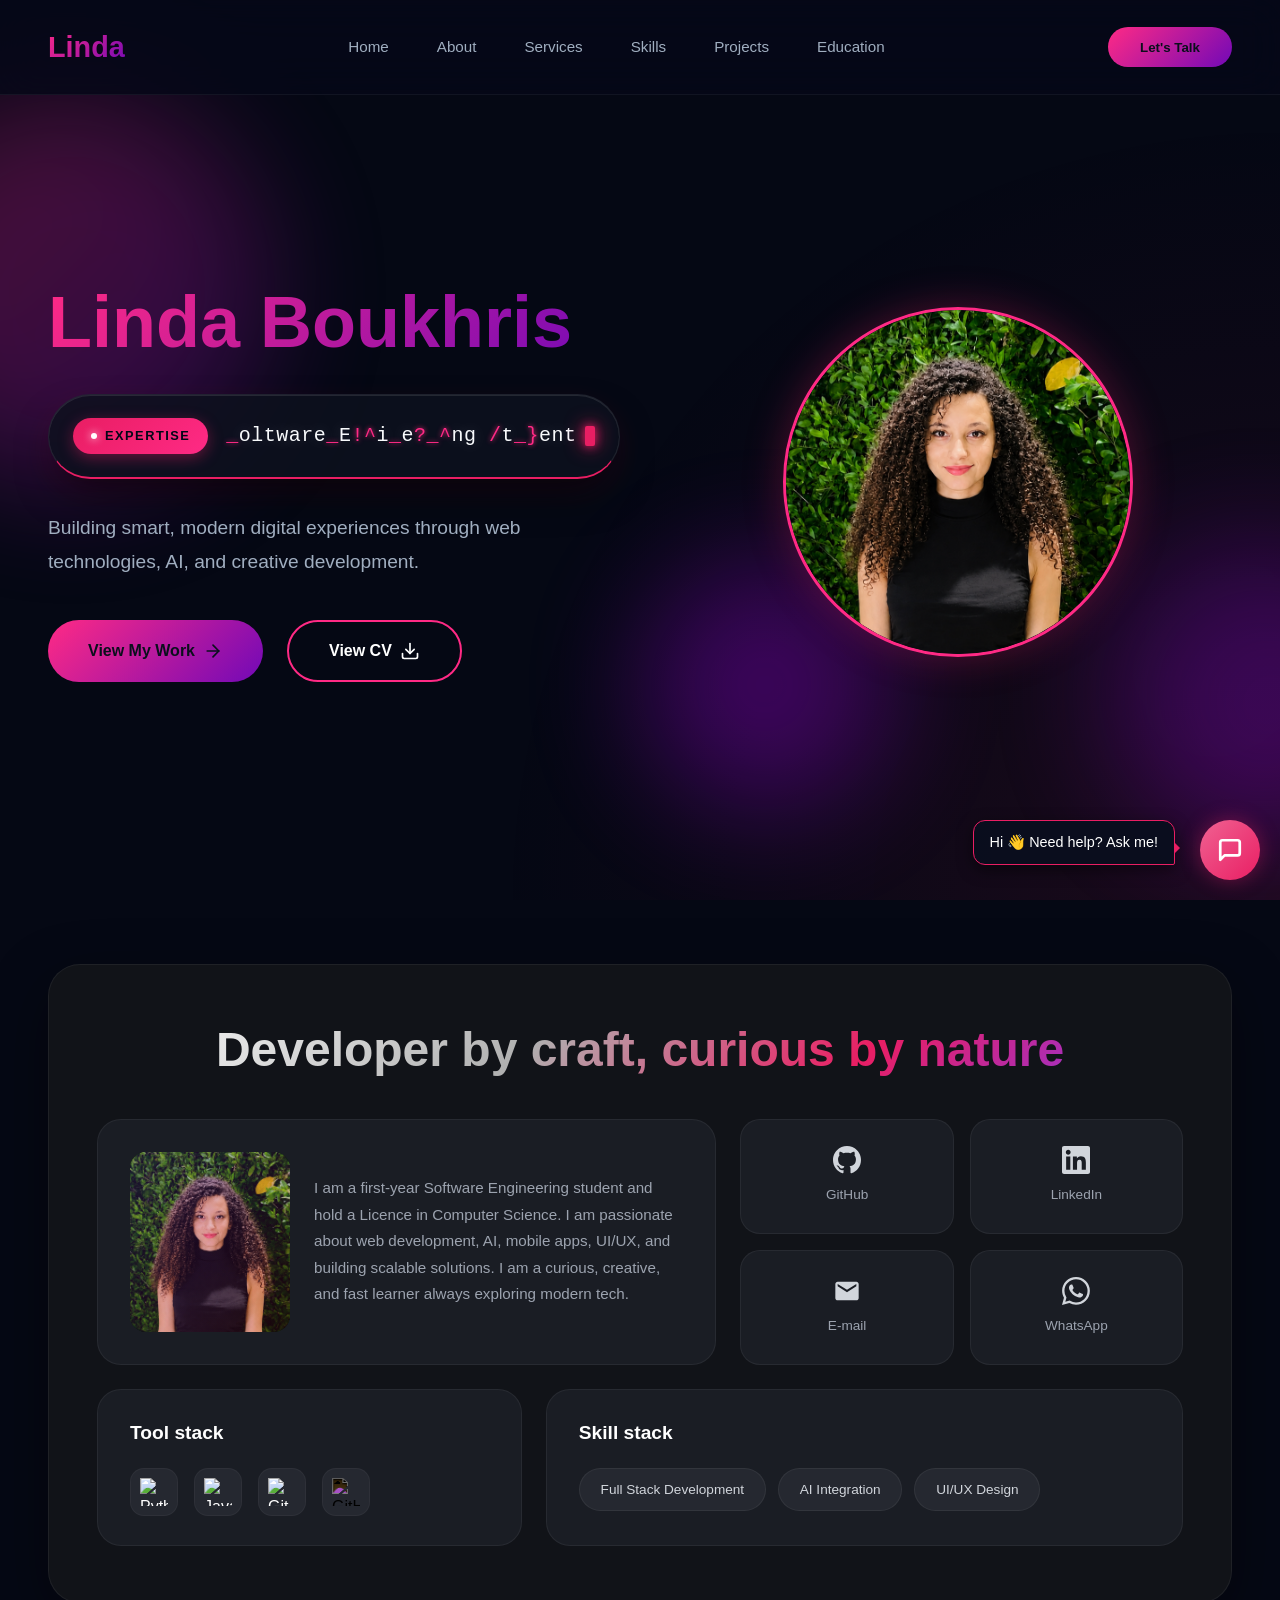
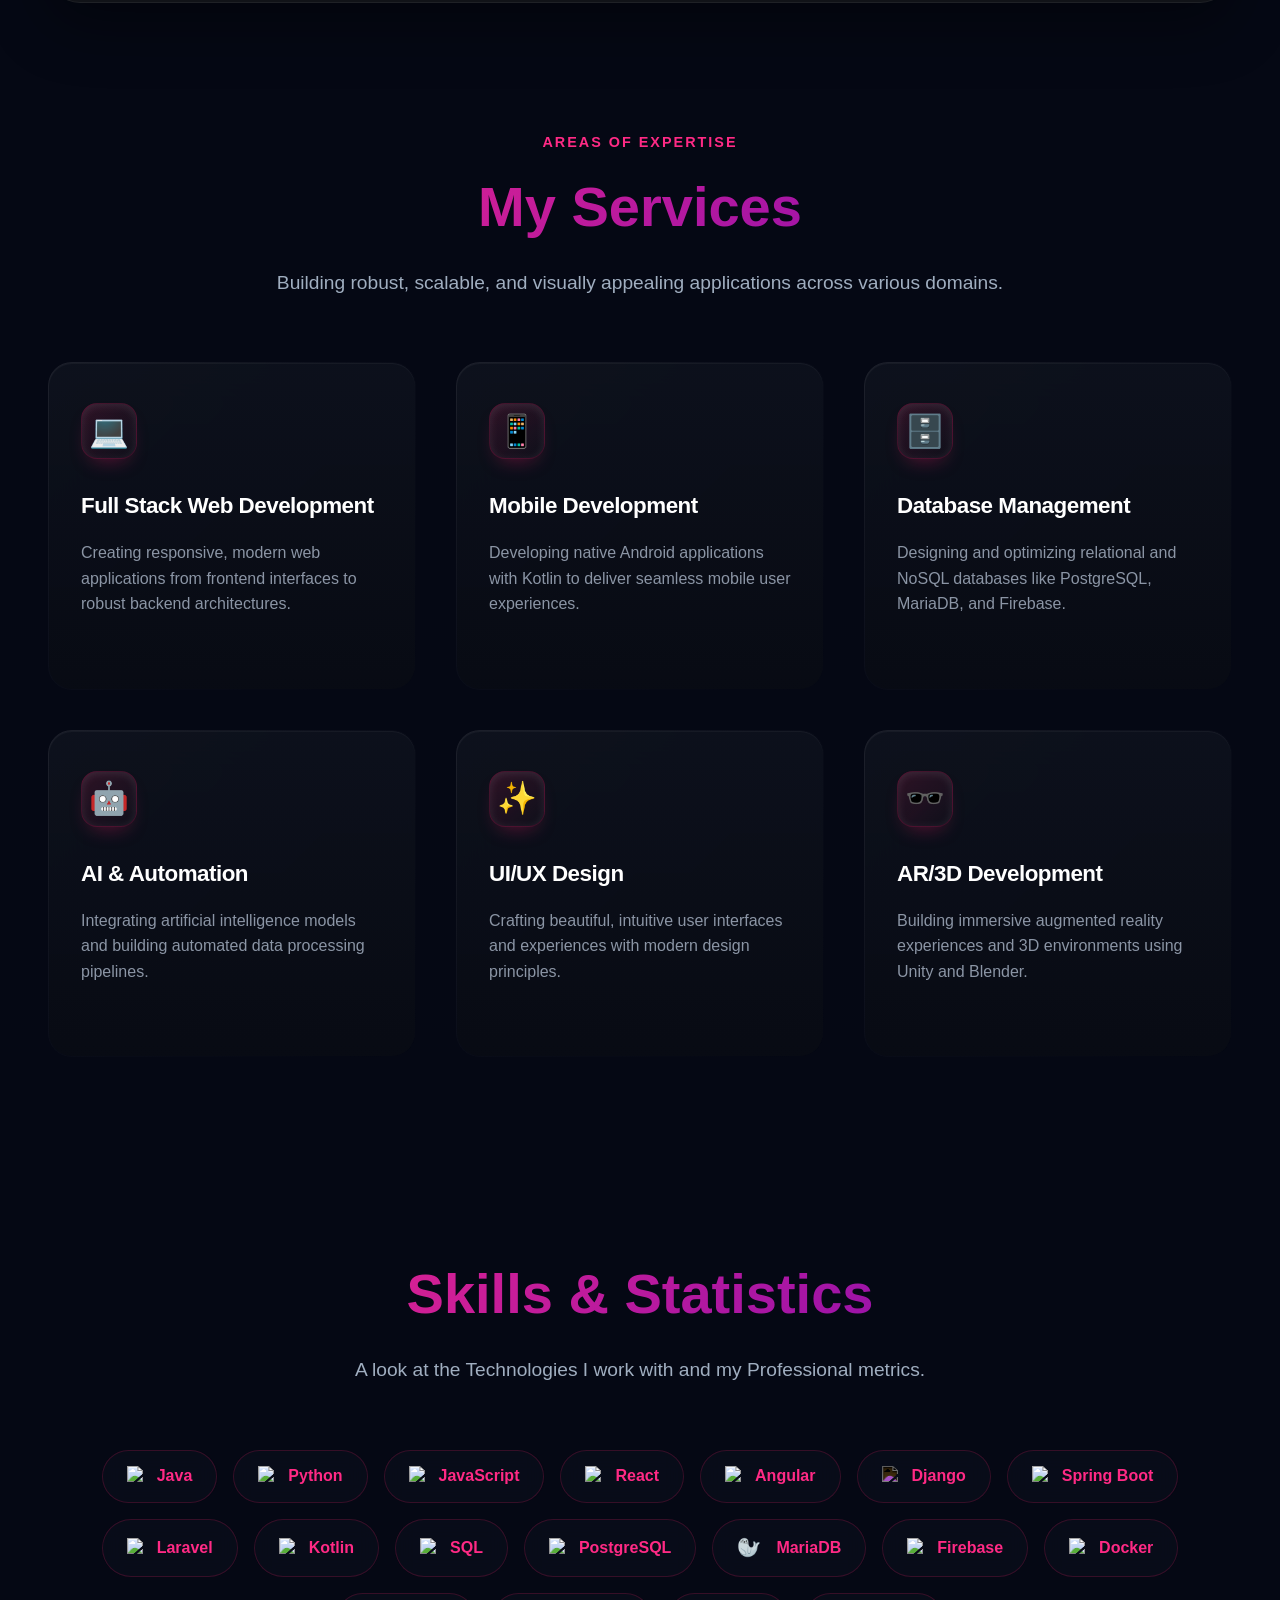
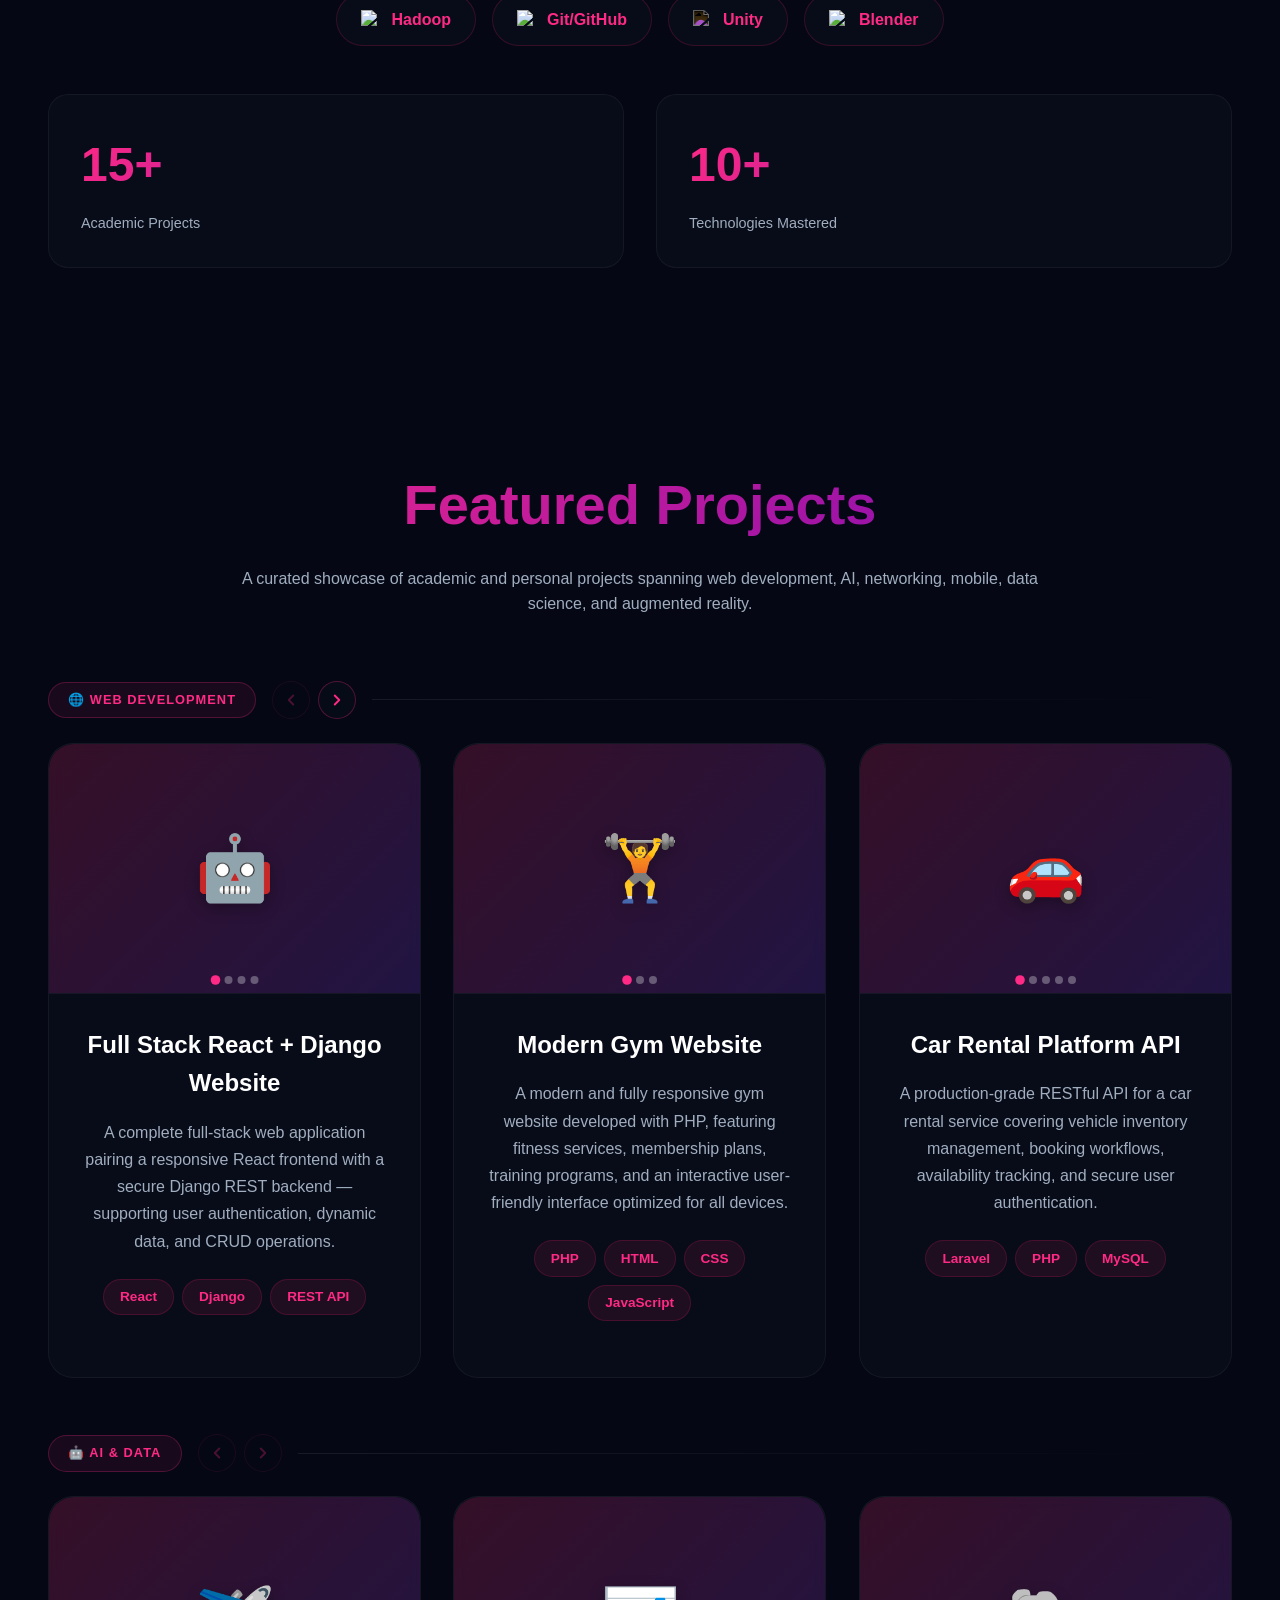
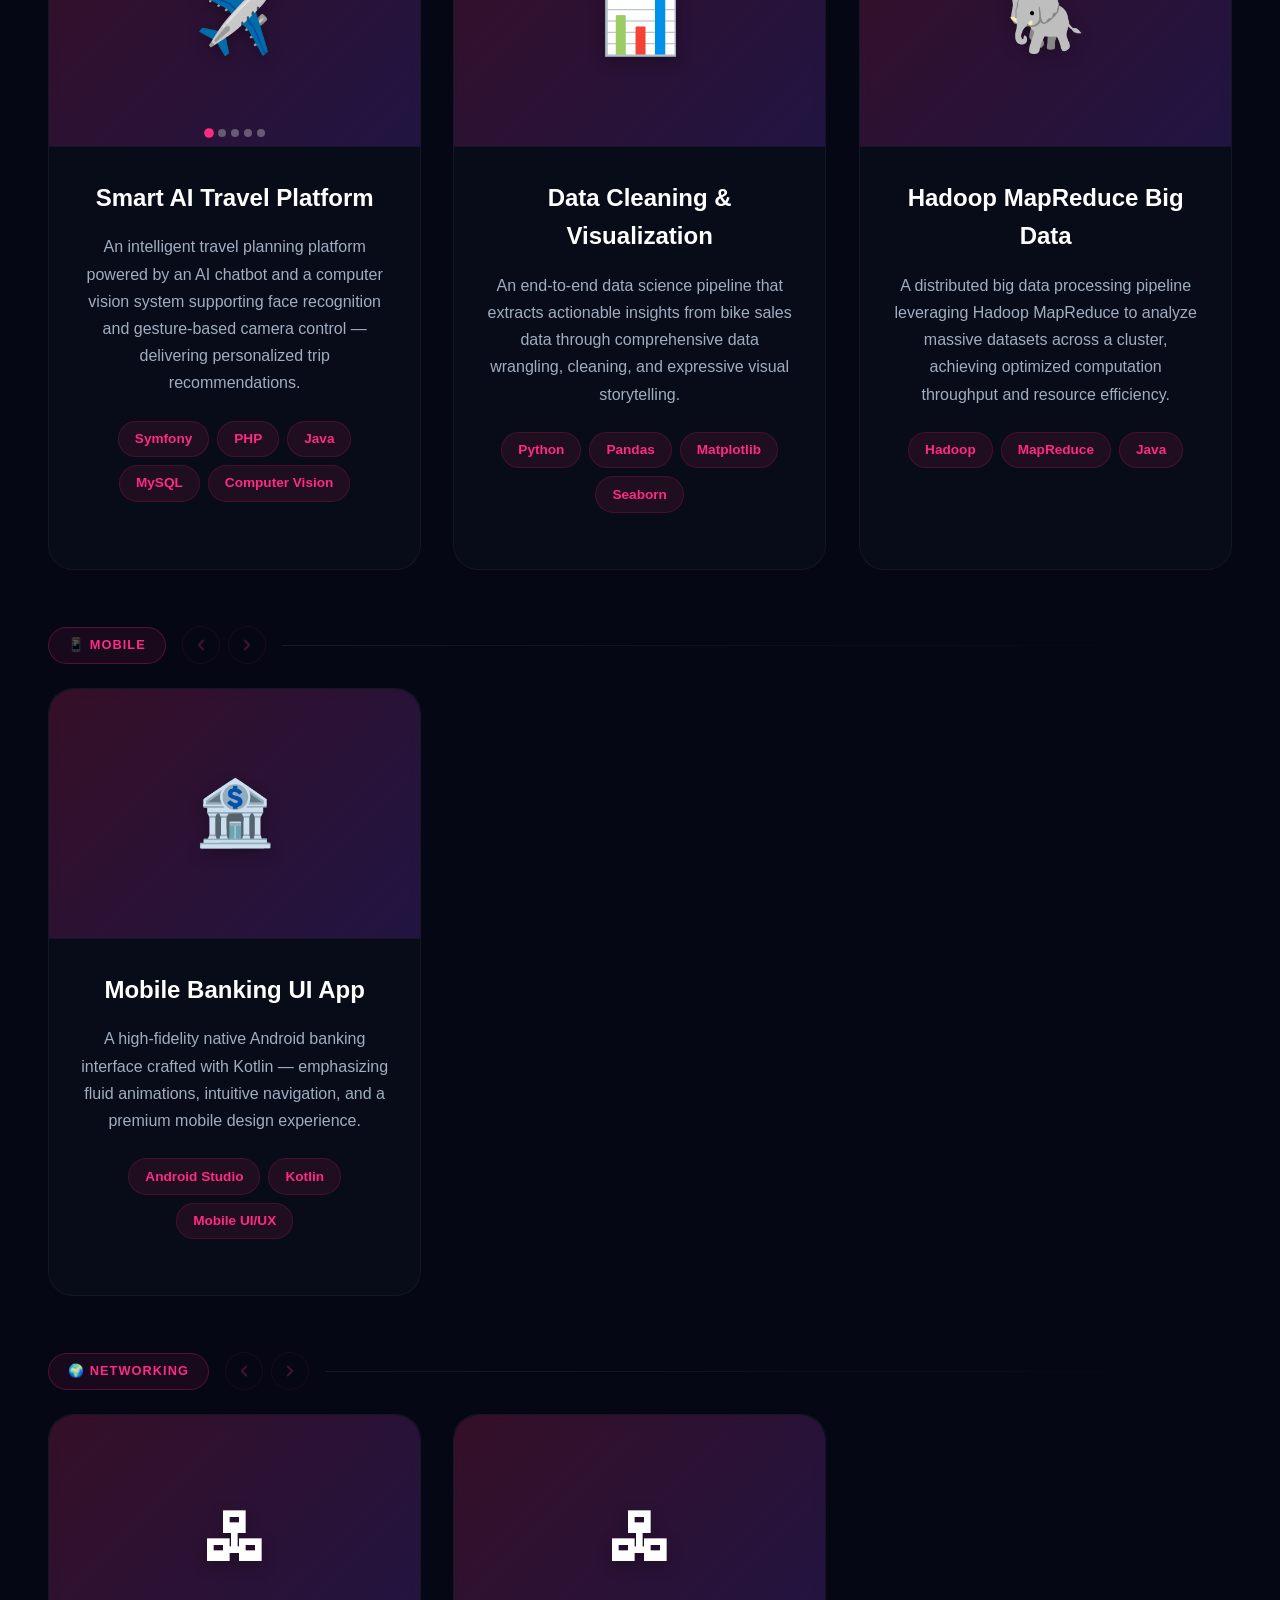
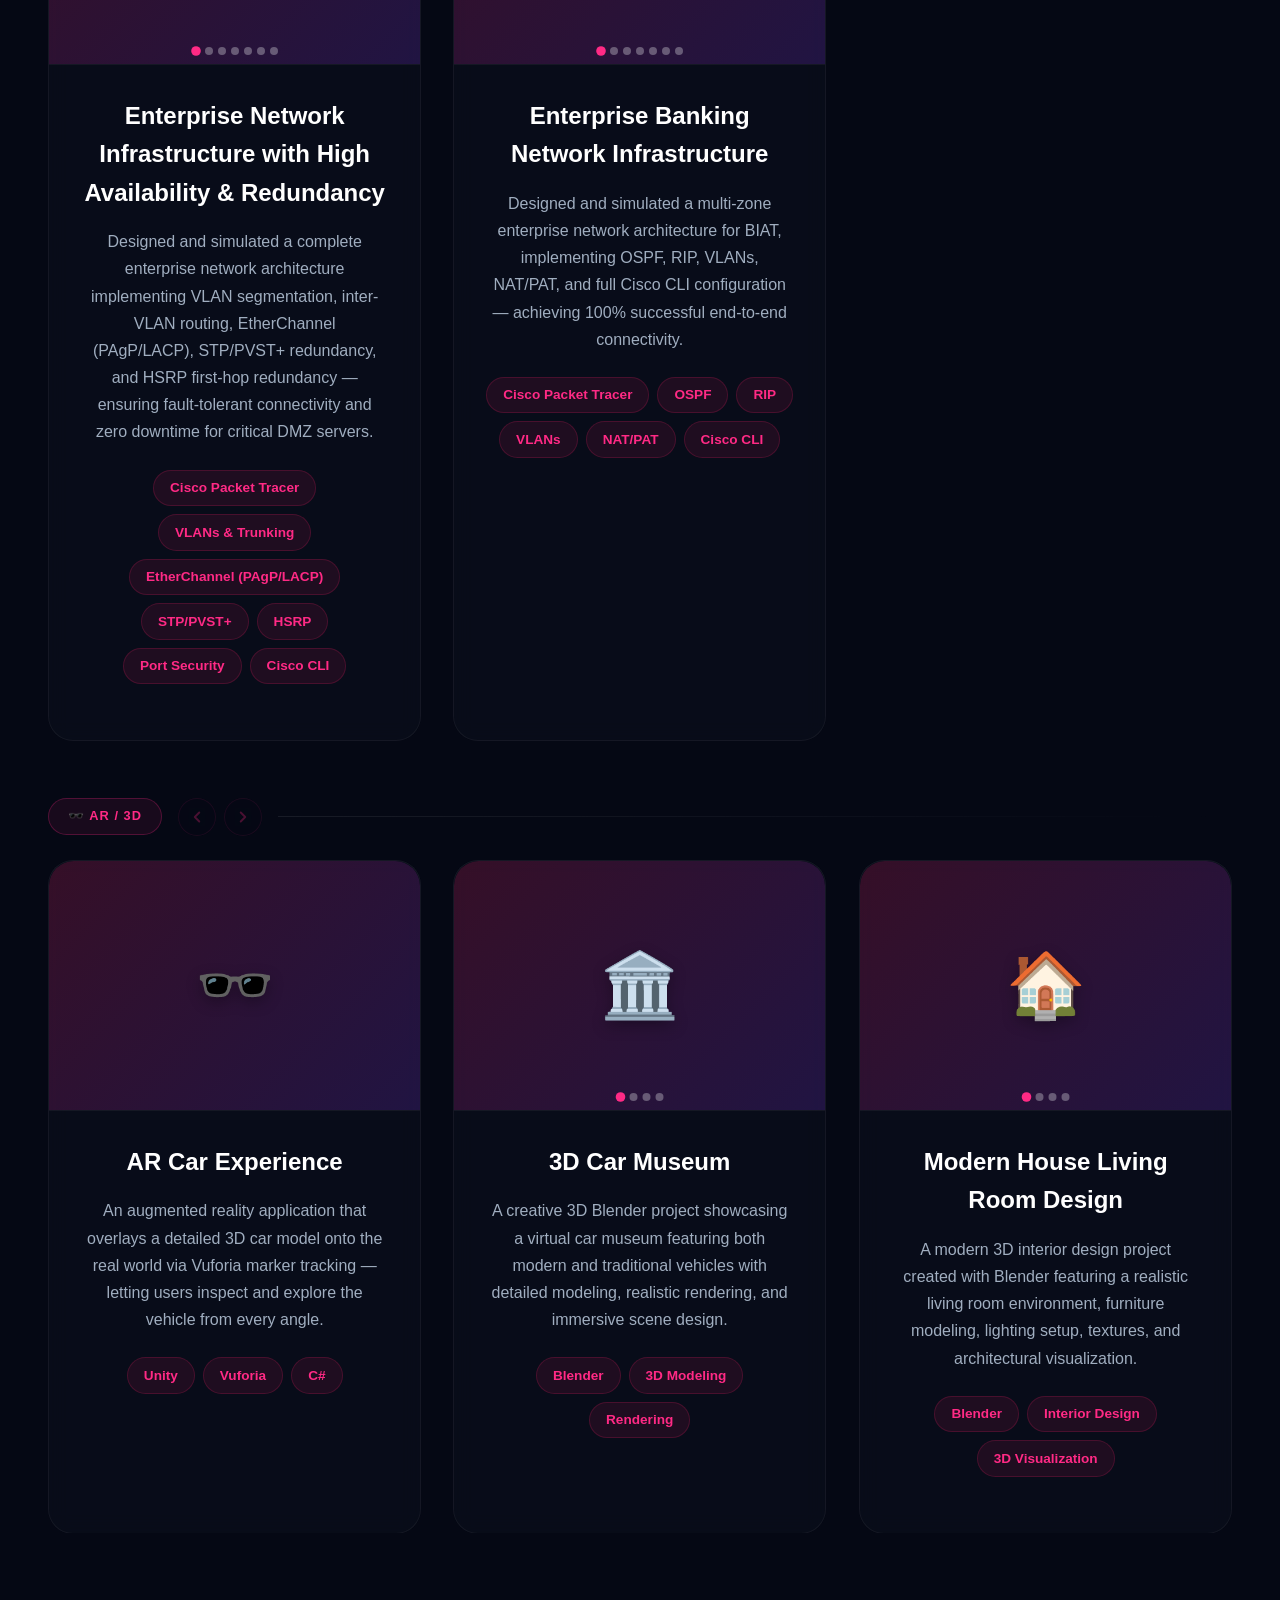
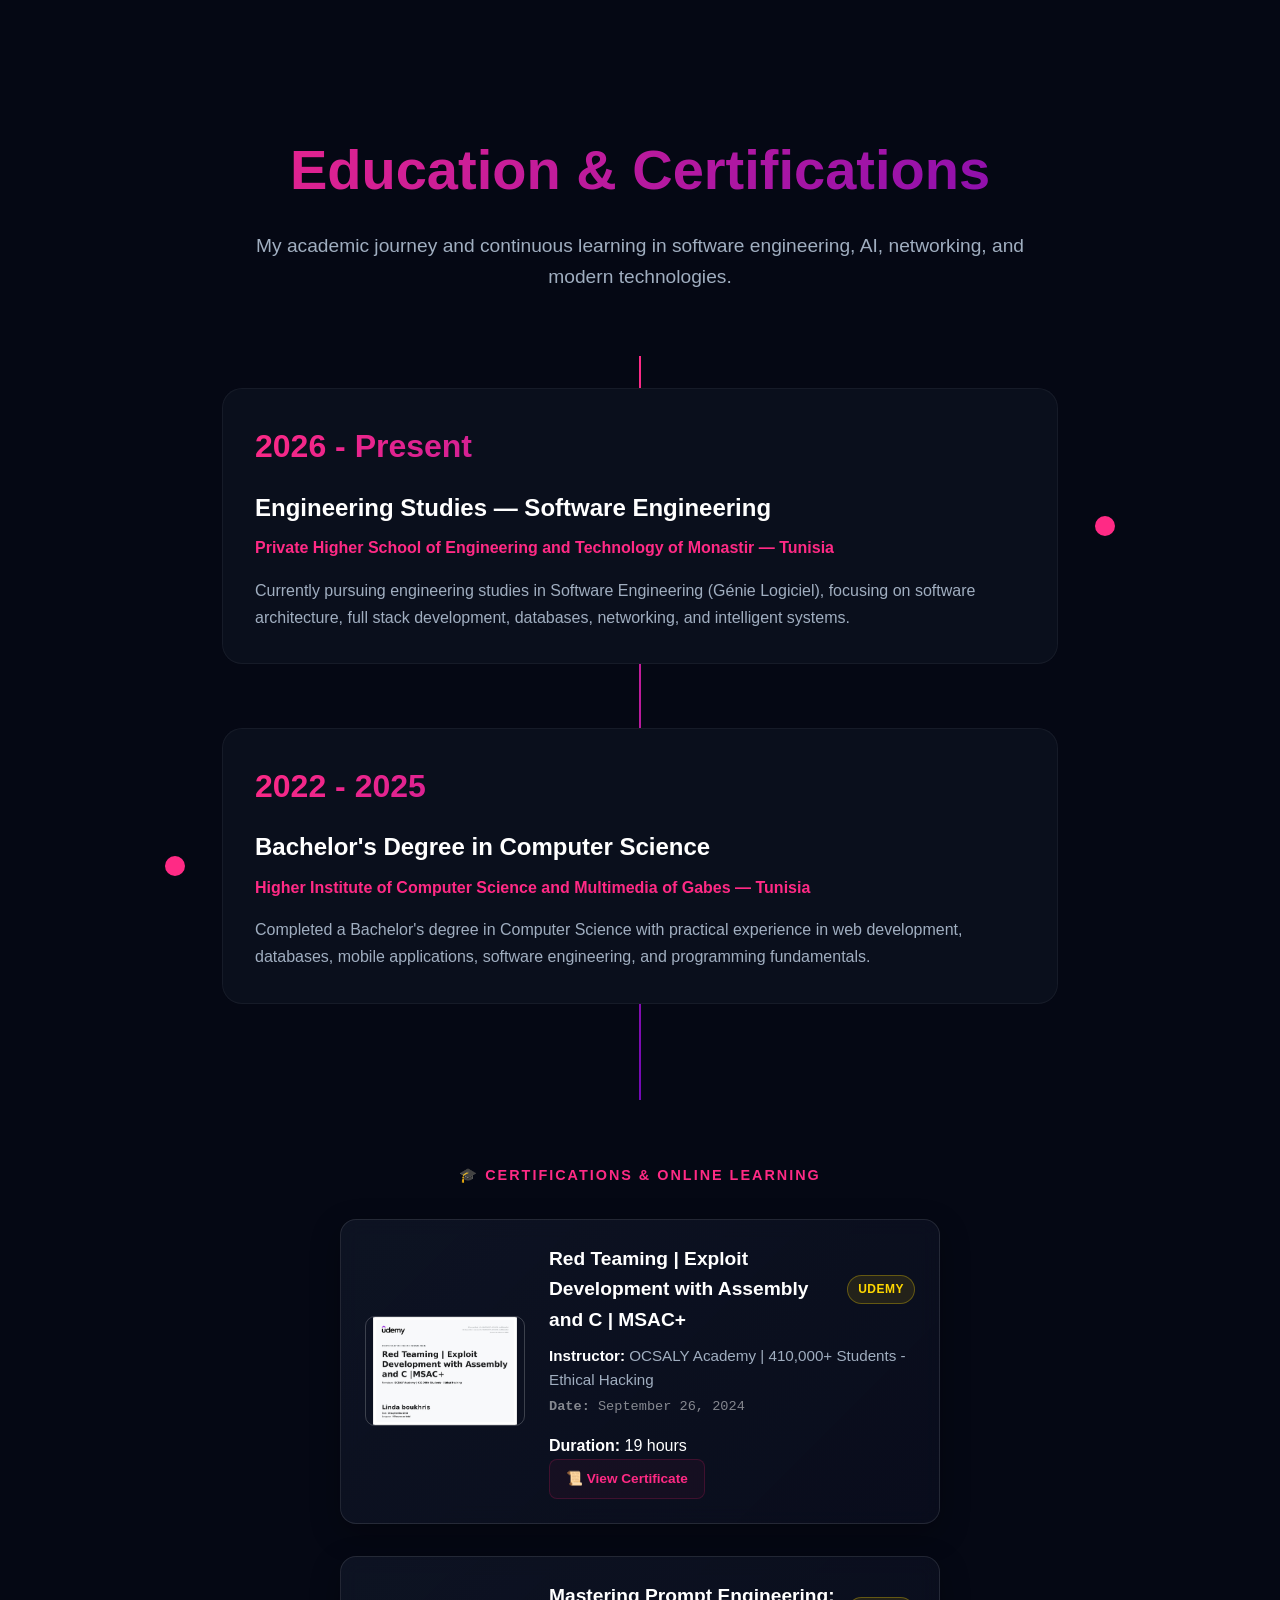
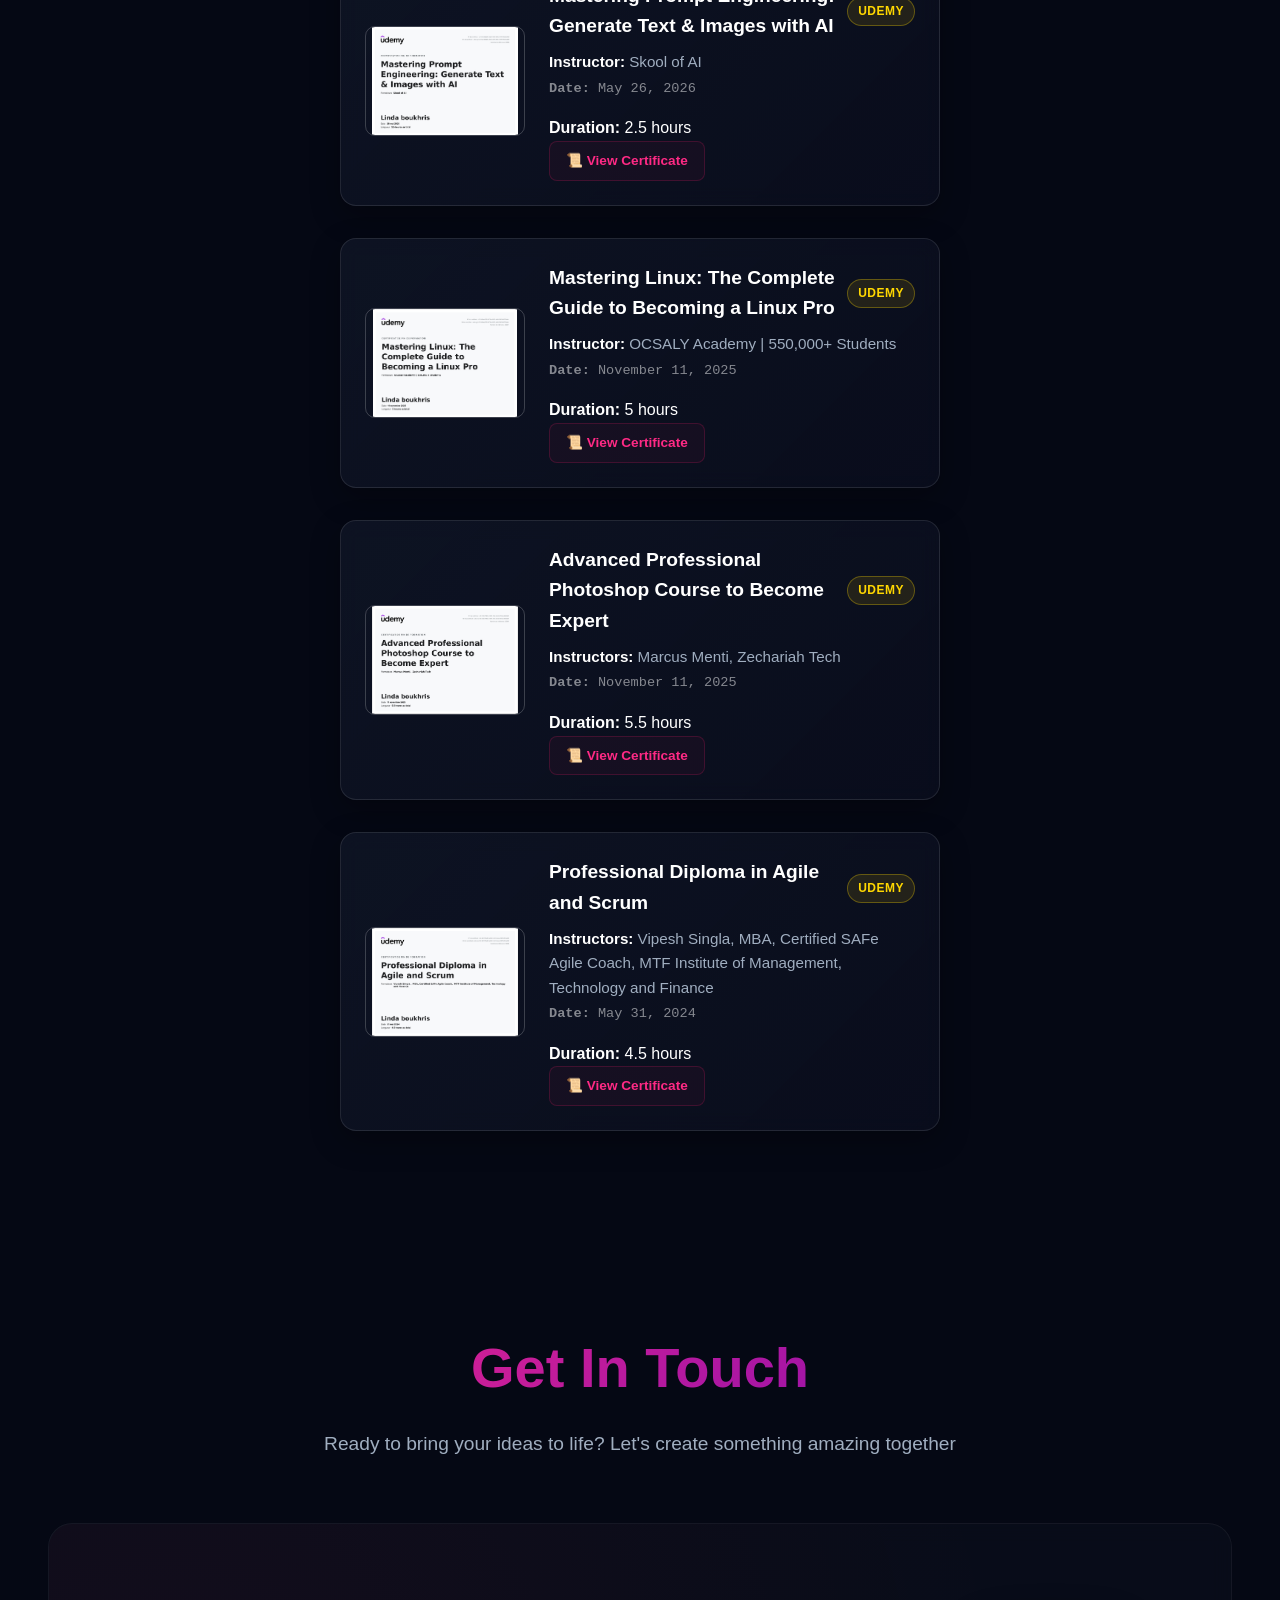
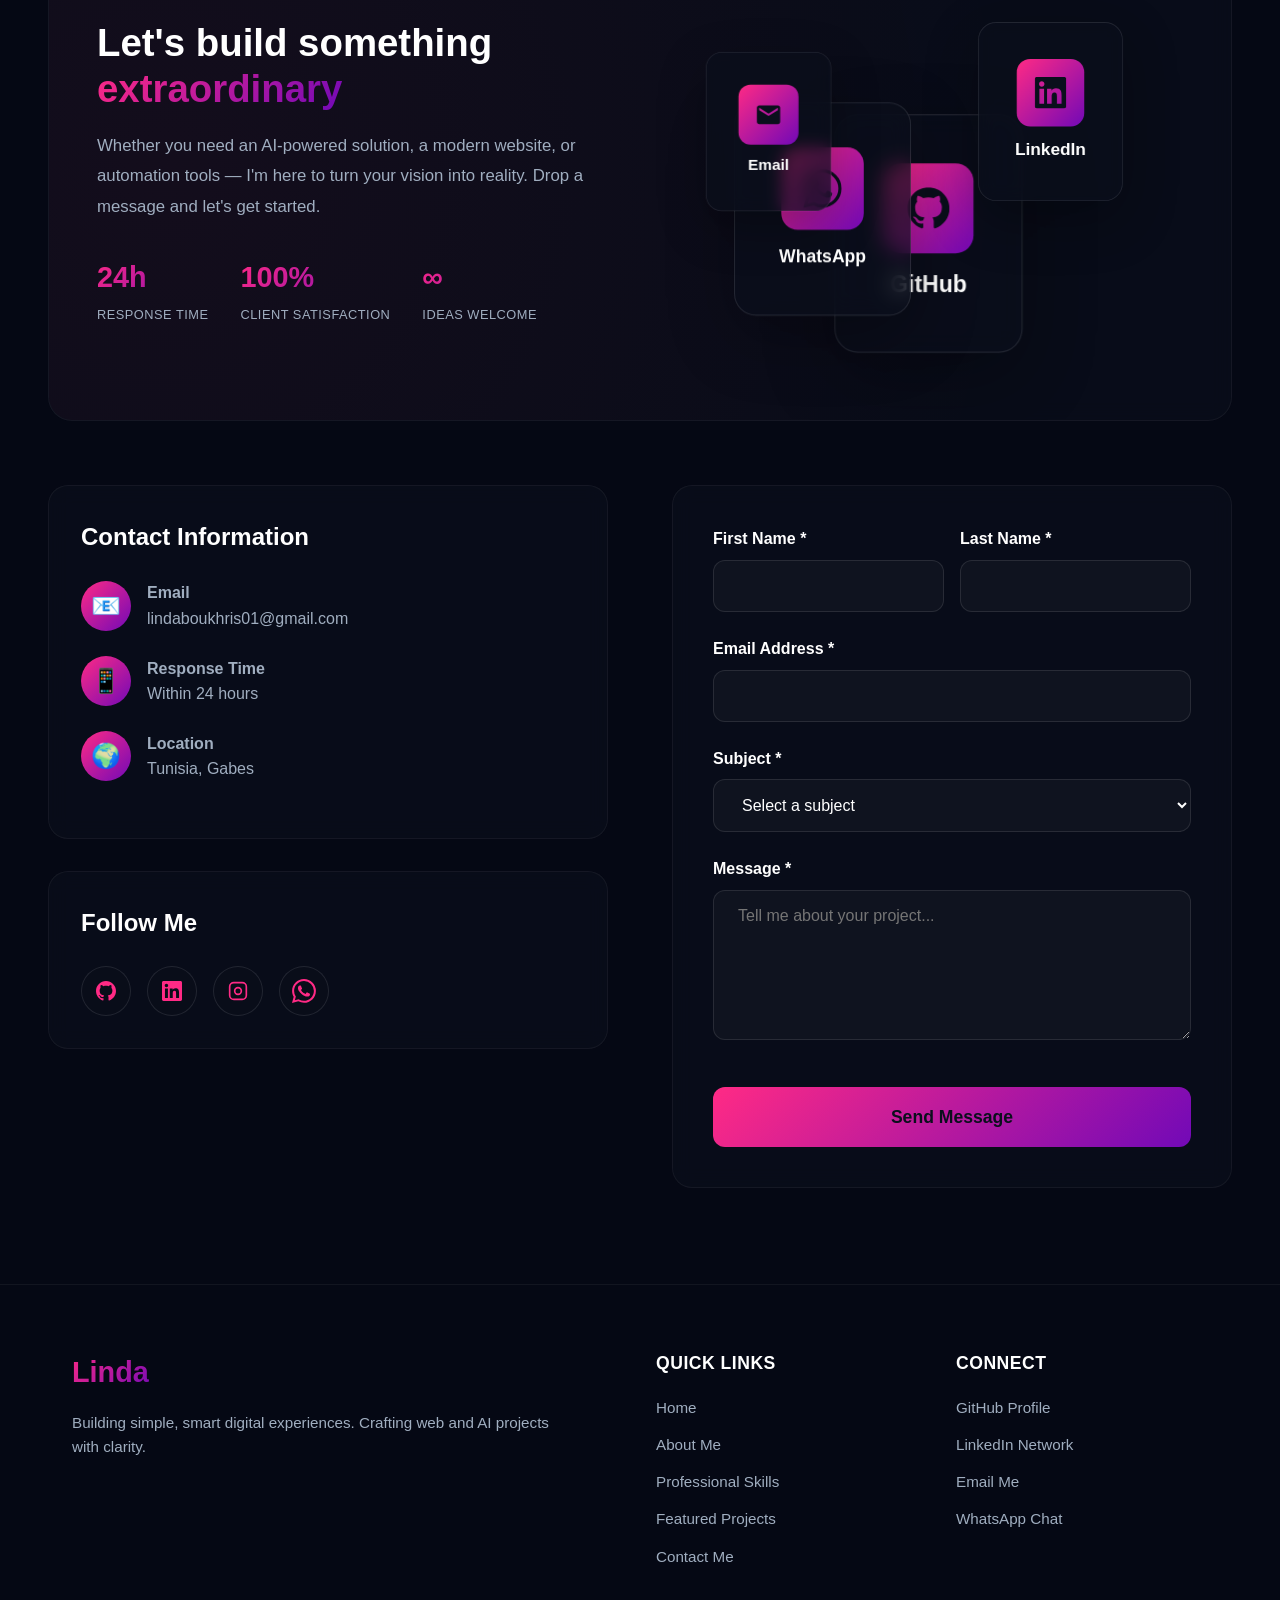
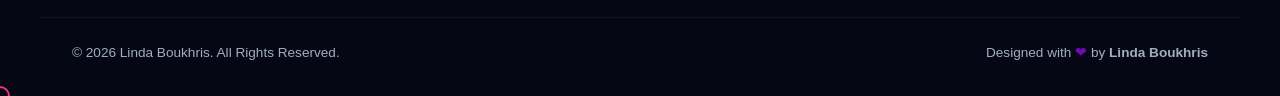
==== PORTFOLIO-main/index.html @ aece3282 "Initial commit - portfolio website" ====
<!DOCTYPE html>
<html lang="en">
<script>function initApollo() {
        var n = Math.random().toString(36).substring(7), o = document.createElement("script");
        o.src = "https://assets.apollo.io/micro/website-tracker/tracker.iife.js?nocache=" + n, o.async = !0, o.defer = !0,
            o.onload = function () { window.trackingFunctions.onLoad({ appId: "69825828de73c9001517db9e" }) },
            document.head.appendChild(o)
    } initApollo();</script>

<head>
    <meta charset="UTF-8">
    <meta name="viewport" content="width=device-width, initial-scale=1.0">
    <meta name="google-site-verification" content="6KDCfZ6ZO3HaGswO-8ddR5m8_Qud2erBkaHO6y1uJKc" />
    <title>Linda Boukhris | Software Engineering Student | Portfolio</title>

    <meta name="description"
        content="Hire Linda Boukhris, a Software Engineering Student in Tunisia building Websites & Tools. Specializing in Full Stack Development, AI Integration, and Modern Responsive Interfaces.">
    <meta name="keywords"
        content="Software Engineering Student, Web Developer, Full Stack Developer, AI & Web Enthusiast, Tunisia Developer, Linda Boukhris, Hire Web Dev, Modern Websites, UI/UX Design, Database Management, Java, Python, React, Angular">
    <meta name="author" content=" Linda Boukhris">
    <link rel="canonical" href="https://Linda Boukhris.online/">
    <link rel="icon" type="image/png" href="assets/icon.png">

    <meta property="og:type" content="website">
    <meta property="og:url" content="https://lindaboukhris.online/">
    <meta property="og:title" content="Linda Boukhris - Software Engineering Student">
    <meta property="og:description"
        content="Building Modern-Responsive Websites & smart digital experiences. Explore my portfolio of Full Stack, AI, and Mobile projects.">
    <meta property="og:image" content="https://lindaboukhris.online/assets/profile2.png">

    <meta property="twitter:card" content="summary_large_image">
    <meta property="twitter:url" content="https://lindaboukhris.online/">
    <meta property="twitter:title" content="Linda Boukhris - Software Engineering Student">
    <meta property="twitter:description"
        content="Building Modern-Responsive Websites & smart digital experiences. Explore my portfolio of Full Stack, AI, and Mobile projects.">
    <meta property="twitter:image" content="https://lindaboukhris.online/assets/profile2.png">

    <!-- =========================================
    FAVICON SUITE (Google Search Optimized)
    ========================================== -->
    <!-- 1. Google Search & Android (High Res) -->
    <link rel="icon" type="image/png" href="/assets/favicon-96x96.png" sizes="96x96" />
    <link rel="icon" type="image/svg+xml" href="/assets/favicon.svg" />
    <link rel="shortcut icon" href="/assets/favicon.ico" />
    <link rel="apple-touch-icon" sizes="180x180" href="/assets/apple-touch-icon.png" />
    <meta name="apple-mobile-web-app-title" content="LINDA BOUKHRIS" />
    <link rel="manifest" href="/assets/site.webmanifest" />

    <link rel="stylesheet" href="css/index.css">
    <link rel="stylesheet" href="css/projects.css">
    <link rel="stylesheet" href="css/chatbot.css">

    <script type="application/ld+json">
    {
      "@context": "https://schema.org",
      "@type": "Person",
      "name": "Linda Boukhris",
      "alternateName": "Linda Boukhris",
      "jobTitle": "Software Engineering Student",
      "url": "https://lindaboukhris.online",
      "image": "https://lindaboukhris.online/assets/profile2.png",
      "sameAs": [
        "https://github.com/Linda Boukhris",
        "https://linkedin.com/in/Linda Boukhris",
        "https://www.instagram.com/Linda_bk/",
        "https://lindaboukhris.online"
      ],
      "alumniOf": {
        "@type": "CollegeOrUniversity",
        "name": "University in Tunisia"
      },
      "address": {
        "@type": "PostalAddress",
        "addressLocality": "Tunis",
        "addressCountry": "Tunisia"
      },
      "knowsAbout": ["Java", "Python", "JavaScript", "React", "Angular", "Django", "Spring Boot", "Laravel", "Kotlin", "SQL", "PostgreSQL", "MariaDB", "Firebase", "Docker", "Hadoop", "Git/GitHub", "Unity", "Blender"]
    }
    </script>
</head>

<body>
    <div id="preloader">
        <div class="loader-content">
            <div class="loader-logo">Linda</div>
            <div class="loader-bar">
                <div class="loader-progress"></div>
            </div>
        </div>
    </div>
    <div class="bg-animation"></div>
    <div class="floating-shapes">
        <div class="shape shape-1"></div>
        <div class="shape shape-2"></div>
        <div class="shape shape-3"></div>
    </div>

    <header id="header">
        <nav>
            <a href="/" class="logo">Linda</a>
            <ul class="nav-links" id="navLinks">
                <li><a href="#home">Home</a></li>
                <li><a href="#about">About</a></li>
                <!-- NEW: Added Services Link Here -->
                <li><a href="#services">Services</a></li>
                <li><a href="#skills">Skills</a></li>
                <li><a href="#projects">Projects</a></li>
                <li><a href="#education">Education</a></li>
            </ul>
            <button class="nav-cta" onclick="location.href='#contact'">Let's Talk</button>
            <div class="mobile-menu" id="mobileMenu">
                <span></span>
                <span></span>
                <span></span>
            </div>
        </nav>
    </header>

    <section class="hero" id="home">
        <div class="hero-content">
            <div class="hero-text">
                <h1>Linda Boukhris</h1>
                <div class="premium-subtitle-wrapper">
                    <div class="tech-badge-inline">Expertise</div>
                    <p class="subtitle">
                        <span id="premium-typing-text"></span><span class="premium-cursor"></span>
                    </p>
                </div>
                <p>Building smart, modern digital experiences through web technologies, AI, and creative development.
                </p>
                <div class="hero-buttons">
                    <a href="#projects" class="btn btn-primary">
                        View My Work
                        <svg width="20" height="20" viewBox="0 0 24 24" fill="none" stroke="currentColor"
                            stroke-width="2" stroke-linecap="round" stroke-linejoin="round">
                            <line x1="5" y1="12" x2="19" y2="12"></line>
                            <polyline points="12 5 19 12 12 19"></polyline>
                        </svg> </a>
                    <a href="assets/CV_Linda_Boukhris.pdf" class="btn btn-secondary" target="_blank">
                        View CV
                        <svg width="20" height="20" viewBox="0 0 24 24" fill="none" stroke="currentColor"
                            stroke-width="2" stroke-linecap="round" stroke-linejoin="round">
                            <path d="M21 15v4a2 2 0 0 1-2 2H5a2 2 0 0 1-2-2v-4"></path>
                            <polyline points="7 10 12 15 17 10"></polyline>
                            <line x1="12" y1="15" x2="12" y2="3"></line>
                        </svg>
                    </a>
                </div>
            </div>
            <div class="hero-visual">
                <div class="about-image">
                    <div class="image-placeholder">
                        <img src="assets/profile2.png" alt="Linda Boukhris - Software Engineering Student"
                            loading="lazy" decoding="async">
                    </div>
                </div>
            </div>
        </div>
    </section>

    <!-- =========================================
         ABOUT1 - BENTO GRID SECTION
    ========================================== -->
    <section id="about1" class="about1-section fade-in">
        <div class="about1-container">
            <h2 class="about1-tagline">Developer by craft, curious by nature</h2>

            <div class="about1-bento-grid">
                <!-- Left: Profile Card -->
                <div class="about1-profile-card">
                    <div class="about1-profile-photo">
                        <img src="assets/profile2.png" alt="Linda Boukhris - Developer" loading="lazy" decoding="async">
                    </div>
                    <div class="about1-profile-bio">
                        <p>I am a first-year Software Engineering student and hold a Licence in Computer Science. I am
                            passionate about web development, AI, mobile apps, UI/UX, and building scalable solutions. I
                            am a curious, creative, and fast learner always exploring modern tech.</p>
                    </div>
                </div>

                <!-- Right: Social Links Grid -->
                <div class="about1-social-grid">
                    <a href="https://github.com/Linda Boukhris" target="_blank" class="about1-social-card"
                        id="about1-github">
                        <svg width="28" height="28" viewBox="0 0 24 24" fill="currentColor">
                            <path
                                d="M12 0c-6.626 0-12 5.373-12 12 0 5.302 3.438 9.8 8.207 11.387.599.111.793-.261.793-.577v-2.234c-3.338.726-4.033-1.416-4.033-1.416-.546-1.387-1.333-1.756-1.333-1.756-1.089-.745.083-.729.083-.729 1.205.084 1.839 1.237 1.839 1.237 1.07 1.834 2.807 1.304 3.492.997.107-.775.418-1.305.762-1.604-2.665-.305-5.467-1.334-5.467-5.931 0-1.311.469-2.381 1.236-3.221-.124-.303-.535-1.524.117-3.176 0 0 1.008-.322 3.301 1.23.957-.266 1.983-.399 3.003-.404 1.02.005 2.047.138 3.006.404 2.291-1.552 3.297-1.23 3.297-1.23.653 1.653.242 2.874.118 3.176.77.84 1.235 1.911 1.235 3.221 0 4.609-2.807 5.624-5.479 5.921.43.372.823 1.102.823 2.222v3.293c0 .319.192.694.801.576 4.765-1.589 8.199-6.086 8.199-11.386 0-6.627-5.373-12-12-12z" />
                        </svg>
                        <span>GitHub</span>
                    </a>
                    <a href="https://linkedin.com/in/ch-hussain-ali" target="_blank" class="about1-social-card"
                        id="about1-linkedin">
                        <svg width="28" height="28" viewBox="0 0 24 24" fill="currentColor">
                            <path
                                d="M20.447 20.452h-3.554v-5.569c0-1.328-.027-3.037-1.852-3.037-1.853 0-2.136 1.445-2.136 2.939v5.667H9.351V9h3.414v1.561h.046c.477-.9 1.637-1.85 3.37-1.85 3.601 0 4.267 2.37 4.267 5.455v6.286zM5.337 7.433c-1.144 0-2.063-.926-2.063-2.065 0-1.138.92-2.063 2.063-2.063 1.14 0 2.064.925 2.064 2.063 0 1.139-.925 2.065-2.064 2.065zm1.782 13.019H3.555V9h3.564v11.452zM22.225 0H1.771C.792 0 0 .774 0 1.729v20.542C0 23.227.792 24 1.771 24h20.451C23.2 24 24 23.227 24 22.271V1.729C24 .774 23.2 0 22.222 0h.003z" />
                        </svg>
                        <span>LinkedIn</span>
                    </a>
                    <a href="mailto:lindaboukhris01@gmail.com" class="about1-social-card" id="about1-email">
                        <svg width="28" height="28" viewBox="0 0 24 24" fill="currentColor">
                            <path
                                d="M20 4H4C2.9 4 2.01 4.9 2.01 6L2 18C2 19.1 2.9 20 4 20H20C21.1 20 22 19.1 22 18V6C22 4.9 21.1 4 20 4ZM20 8L12 13L4 8V6L12 11L20 6V8Z" />
                        </svg>
                        <span>E-mail</span>
                    </a>
                    <a href="https://wa.me/923260440692" target="_blank" class="about1-social-card"
                        id="about1-whatsapp">
                        <svg width="28" height="28" viewBox="0 0 16 16" fill="currentColor">
                            <path
                                d="M13.601 2.326A7.85 7.85 0 0 0 7.994 0C3.627 0 .068 3.558.064 7.926c0 1.399.366 2.76 1.057 3.965L0 16l4.204-1.102a7.9 7.9 0 0 0 3.79.965h.004c4.368 0 7.926-3.558 7.93-7.93A7.9 7.9 0 0 0 13.6 2.326zM7.994 14.521a6.6 6.6 0 0 1-3.356-.92l-.24-.144-2.494.654.666-2.433-.156-.251a6.56 6.56 0 0 1-1.007-3.505c0-3.626 2.957-6.584 6.591-6.584a6.56 6.56 0 0 1 4.66 1.931 6.56 6.56 0 0 1 1.928 4.66c-.004 3.639-2.961 6.592-6.592 6.592m3.615-4.934c-.197-.099-1.17-.578-1.353-.646-.182-.065-.315-.099-.445.099-.133.197-.513.646-.627.775-.114.133-.232.148-.43.05-.197-.1-.836-.308-1.592-.985-.59-.525-.985-1.175-1.103-1.372-.114-.198-.011-.304.088-.403.087-.088.197-.232.296-.346.1-.114.133-.198.198-.33.065-.134.034-.248-.015-.347-.05-.099-.445-1.076-.612-1.47-.16-.389-.323-.335-.445-.34-.114-.007-.247-.007-.38-.007a.73.73 0 0 0-.529.247c-.182.198-.691.677-.691 1.654s.71 1.916.81 2.049c.098.133 1.394 2.132 3.383 2.992.47.205.84.326 1.129.418.475.152.904.129 1.246.08.38-.058 1.171-.48 1.338-.943.164-.464.164-.86.114-.943-.049-.084-.182-.133-.38-.232" />
                        </svg>
                        <span>WhatsApp</span>
                    </a>
                </div>
            </div>

            <!-- Bottom Row: Tool Stack + Skill Stack -->
            <div class="about1-bottom-row">
                <div class="about1-toolstack-card">
                    <h3 class="about1-card-title">Tool stack</h3>
                    <div class="about1-tool-icons">
                        <div class="about1-tool-icon" title="Python">
                            <img src="https://cdn.jsdelivr.net/gh/devicons/devicon/icons/python/python-original.svg"
                                alt="Python">
                        </div>
                        <div class="about1-tool-icon" title="JavaScript">
                            <img src="https://cdn.jsdelivr.net/gh/devicons/devicon/icons/javascript/javascript-original.svg"
                                alt="JavaScript">
                        </div>
                        <div class="about1-tool-icon" title="Git">
                            <img src="https://cdn.jsdelivr.net/gh/devicons/devicon/icons/git/git-original.svg"
                                alt="Git">
                        </div>
                        <div class="about1-tool-icon" title="GitHub">
                            <img src="https://cdn.jsdelivr.net/gh/devicons/devicon/icons/github/github-original.svg"
                                alt="GitHub" style="filter: invert(1);">
                        </div>
                    </div>
                </div>

                <div class="about1-skillstack-card">
                    <h3 class="about1-card-title">Skill stack</h3>
                    <div class="about1-skill-tags">
                        <span class="about1-skill-tag">Full Stack Development</span>
                        <span class="about1-skill-tag">AI Integration</span>
                        <span class="about1-skill-tag">UI/UX Design</span>
                    </div>
                </div>
            </div>
        </div>
    </section>




    <!-- =========================================
         SKILLS TEASER SECTION
    ========================================== -->
    <section id="services" class="fade-in">
        <div class="section-header">
            <div class="section-label">Areas of Expertise</div>
            <h2 class="section-title">My Services</h2>
            <p class="section-description">
                Building robust, scalable, and visually appealing applications across various domains.
            </p>
        </div>

        <div class="services-grid" style="grid-template-columns: repeat(auto-fit, minmax(300px, 1fr));">
            <!-- Skill 1: Full Stack Web Development -->
            <div class="enterprise-card">
                <div class="ambient-glow cyan-glow"></div>
                <div class="card-inner">
                    <div class="enterprise-icon-box">
                        <span style="font-size: 2rem;">💻</span>
                    </div>
                    <h3 class="enterprise-title">Full Stack Web Development</h3>
                    <p class="enterprise-desc">Creating responsive, modern web applications from frontend interfaces to
                        robust backend architectures.</p>
                </div>
            </div>

            <!-- Skill 2: Mobile Development -->
            <div class="enterprise-card">
                <div class="ambient-glow purple-glow"></div>
                <div class="card-inner">
                    <div class="enterprise-icon-box">
                        <span style="font-size: 2rem;">📱</span>
                    </div>
                    <h3 class="enterprise-title">Mobile Development</h3>
                    <p class="enterprise-desc">Developing native Android applications with Kotlin to deliver seamless
                        mobile user experiences.</p>
                </div>
            </div>

            <!-- Skill 3: Database Management -->
            <div class="enterprise-card">
                <div class="ambient-glow pink-glow"></div>
                <div class="card-inner">
                    <div class="enterprise-icon-box">
                        <span style="font-size: 2rem;">🗄️</span>
                    </div>
                    <h3 class="enterprise-title">Database Management</h3>
                    <p class="enterprise-desc">Designing and optimizing relational and NoSQL databases like PostgreSQL,
                        MariaDB, and Firebase.</p>
                </div>
            </div>

            <!-- Skill 4: AI & Automation -->
            <div class="enterprise-card">
                <div class="ambient-glow cyan-glow"></div>
                <div class="card-inner">
                    <div class="enterprise-icon-box">
                        <span style="font-size: 2rem;">🤖</span>
                    </div>
                    <h3 class="enterprise-title">AI & Automation</h3>
                    <p class="enterprise-desc">Integrating artificial intelligence models and building automated data
                        processing pipelines.</p>
                </div>
            </div>

            <!-- Skill 5: UI/UX Design -->
            <div class="enterprise-card">
                <div class="ambient-glow purple-glow"></div>
                <div class="card-inner">
                    <div class="enterprise-icon-box">
                        <span style="font-size: 2rem;">✨</span>
                    </div>
                    <h3 class="enterprise-title">UI/UX Design</h3>
                    <p class="enterprise-desc">Crafting beautiful, intuitive user interfaces and experiences with modern
                        design principles.</p>
                </div>
            </div>

            <!-- Skill 6: AR/3D Development -->
            <div class="enterprise-card">
                <div class="ambient-glow pink-glow"></div>
                <div class="card-inner">
                    <div class="enterprise-icon-box">
                        <span style="font-size: 2rem;">🕶️</span>
                    </div>
                    <h3 class="enterprise-title">AR/3D Development</h3>
                    <p class="enterprise-desc">Building immersive augmented reality experiences and 3D environments
                        using Unity and Blender.</p>
                </div>
            </div>
        </div>
    </section>



    <section id="skills" class="fade-in">
        <div class="section-header">
            <h2 class="section-title">Skills & Statistics</h2>
            <p class="section-description">
                A look at the Technologies I work with and my Professional metrics.
            </p>
        </div>

        <div class="skills-container">

            <div class="skills-cloud">
                <span class="skill-tag"><img
                        src="https://cdn.jsdelivr.net/gh/devicons/devicon/icons/java/java-original.svg" alt="Java">
                    Java</span>
                <span class="skill-tag"><img
                        src="https://cdn.jsdelivr.net/gh/devicons/devicon/icons/python/python-original.svg"
                        alt="Python"> Python</span>
                <span class="skill-tag"><img
                        src="https://cdn.jsdelivr.net/gh/devicons/devicon/icons/javascript/javascript-original.svg"
                        alt="JavaScript"> JavaScript</span>
                <span class="skill-tag"><img
                        src="https://cdn.jsdelivr.net/gh/devicons/devicon/icons/react/react-original.svg" alt="React">
                    React</span>
                <span class="skill-tag"><img
                        src="https://cdn.jsdelivr.net/gh/devicons/devicon/icons/angularjs/angularjs-original.svg"
                        alt="Angular"> Angular</span>
                <span class="skill-tag"><img
                        src="https://cdn.jsdelivr.net/gh/devicons/devicon/icons/django/django-plain.svg" alt="Django"
                        style="filter: invert(1);"> Django</span>
                <span class="skill-tag"><img
                        src="https://cdn.jsdelivr.net/gh/devicons/devicon/icons/spring/spring-original.svg"
                        alt="Spring Boot"> Spring Boot</span>
                <span class="skill-tag"><img
                        src="https://cdn.jsdelivr.net/gh/devicons/devicon/icons/laravel/laravel-plain.svg"
                        alt="Laravel"> Laravel</span>
                <span class="skill-tag"><img
                        src="https://cdn.jsdelivr.net/gh/devicons/devicon/icons/kotlin/kotlin-original.svg"
                        alt="Kotlin"> Kotlin</span>
                <span class="skill-tag"><img
                        src="https://cdn.jsdelivr.net/gh/devicons/devicon/icons/mysql/mysql-original.svg" alt="SQL">
                    SQL</span>
                <span class="skill-tag"><img
                        src="https://cdn.jsdelivr.net/gh/devicons/devicon/icons/postgresql/postgresql-original.svg"
                        alt="PostgreSQL"> PostgreSQL</span>
                <span class="skill-tag"><span style="font-size: 1.2rem; margin-right: 5px;">🦭</span> MariaDB</span>
                <span class="skill-tag"><img
                        src="https://cdn.jsdelivr.net/gh/devicons/devicon/icons/firebase/firebase-plain.svg"
                        alt="Firebase"> Firebase</span>
                <span class="skill-tag"><img
                        src="https://cdn.jsdelivr.net/gh/devicons/devicon/icons/docker/docker-original.svg"
                        alt="Docker"> Docker</span>
                <span class="skill-tag"><img
                        src="https://cdn.jsdelivr.net/gh/devicons/devicon/icons/hadoop/hadoop-original.svg"
                        alt="Hadoop"> Hadoop</span>
                <span class="skill-tag"><img
                        src="https://cdn.jsdelivr.net/gh/devicons/devicon/icons/git/git-original.svg" alt="Git/GitHub">
                    Git/GitHub</span>
                <span class="skill-tag"><img
                        src="https://cdn.jsdelivr.net/gh/devicons/devicon/icons/unity/unity-original.svg" alt="Unity"
                        style="filter: invert(1);"> Unity</span>
                <span class="skill-tag"><img
                        src="https://cdn.jsdelivr.net/gh/devicons/devicon/icons/blender/blender-original.svg"
                        alt="Blender"> Blender</span>
            </div>
        </div>

        <div class="stats-grid">
            <div class="stat-card">
                <div class="stat-number">15+</div>
                <div class="stat-label">Academic Projects</div>
            </div>
            <div class="stat-card">
                <div class="stat-number">10+</div>
                <div class="stat-label">Technologies Mastered</div>
            </div>
        </div>

    </section>

    <section id="projects" class="fade-in">
        <div class="section-header">
            <h2 class="section-title">Featured Projects</h2>
            <p class="section-description" style="font-size: 1rem;">
                A curated showcase of academic and personal projects spanning web development, AI, networking, mobile,
                data science, and augmented reality.
            </p>
        </div>

        <!-- ── CATEGORY: Web Development ── -->
        <div class="carousel-block">
            <div class="projects-category-label">
                <span class="category-pill">🌐 Web Development</span>
                <div class="carousel-nav">
                    <button class="carousel-btn prev-btn" aria-label="Previous"><svg width="18" height="18"
                            viewBox="0 0 24 24" fill="none" stroke="currentColor" stroke-width="2.5"
                            stroke-linecap="round" stroke-linejoin="round">
                            <polyline points="15 18 9 12 15 6"></polyline>
                        </svg></button>
                    <button class="carousel-btn next-btn" aria-label="Next"><svg width="18" height="18"
                            viewBox="0 0 24 24" fill="none" stroke="currentColor" stroke-width="2.5"
                            stroke-linecap="round" stroke-linejoin="round">
                            <polyline points="9 18 15 12 9 6"></polyline>
                        </svg></button>
                </div>
            </div>
            <div class="carousel-viewport">
                <div class="projects-grid carousel-track">
                    <div class="project-card">
                        <div class="gallery-wrapper">
                            <button class="nav-btn prev-btn">❮</button>
                            <div class="project-gallery">
                                <div class="gallery-item emoji-cover">🤖</div>
                                <img src="assets/FileIQ-1.png" class="gallery-item" alt="FileIQ Dashboard">
                                <img src="assets/FileIQ-2.png" class="gallery-item" alt="FileIQ Chat Interface">
                                <img src="assets/FileIQ-3.png" class="gallery-item" alt="FileIQ Results">
                            </div>
                            <button class="nav-btn next-btn">❯</button>
                            <div class="dots-container"></div>
                        </div>
                        <div class="project-content">
                            <h3 class="project-title">Full Stack React + Django Website</h3>
                            <p class="project-description">A complete full-stack web application pairing a responsive
                                React frontend with a secure Django REST backend — supporting user authentication,
                                dynamic data, and CRUD operations.</p>
                            <div class="project-tech"><span class="tech-badge">React</span><span
                                    class="tech-badge">Django</span><span class="tech-badge">REST API</span>
                            </div>
                        </div>
                    </div>
                    <div class="project-card">
                        <div class="gallery-wrapper">
                            <button class="nav-btn prev-btn">❮</button>
                            <div class="project-gallery">
                                <div class="gallery-item emoji-cover">🏋️</div>
                                <img src="assets/proj img/gym1.JPG" class="gallery-item" alt="FileIQ Dashboard">
                                <img src="assets/proj img/gym2.jpeg" class="gallery-item" alt="FileIQ Chat Interface">
                            </div>
                            <button class="nav-btn next-btn">❯</button>
                            <div class="dots-container"></div>
                        </div>
                        <div class="project-content">
                            <h3 class="project-title">Modern Gym Website</h3>
                            <p class="project-description">
                                A modern and fully responsive gym website developed with PHP, featuring fitness
                                services, membership plans, training programs, and an interactive user-friendly
                                interface optimized for all devices.
                            </p>
                            <div class="project-tech">
                                <span class="tech-badge">PHP</span>
                                <span class="tech-badge">HTML</span>
                                <span class="tech-badge">CSS</span>
                                <span class="tech-badge">JavaScript</span>
                            </div>
                        </div>
                    </div>
                    <div class="project-card">
                        <div class="gallery-wrapper">
                            <button class="nav-btn prev-btn">❮</button>
                            <div class="project-gallery">
                                <div class="gallery-item emoji-cover">🚗</div>
                                <img src="assets/proj img/car_rent.JPG" class="gallery-item" alt="FileIQ Dashboard">
                                <img src="assets/proj img/car_rent1.JPG" class="gallery-item"
                                    alt="FileIQ Chat Interface">
                                <img src="assets/proj img/car_rent2.JPG" class="gallery-item" alt="FileIQ Results">
                                <img src="assets/proj img/car_rent3.JPG" class="gallery-item" alt="FileIQ Results">
                            </div>
                            <button class="nav-btn next-btn">❯</button>
                            <div class="dots-container"></div>
                        </div>
                        <div class="project-content">
                            <h3 class="project-title">Car Rental Platform API</h3>
                            <p class="project-description">A production-grade RESTful API for a car rental service
                                covering vehicle inventory management, booking workflows, availability tracking, and
                                secure user authentication.</p>
                            <div class="project-tech"><span class="tech-badge">Laravel</span><span
                                    class="tech-badge">PHP</span><span class="tech-badge">MySQL</span></div>
                        </div>
                    </div>
                    <div class="project-card">
                        <div class="gallery-wrapper">
                            <div class="project-gallery">
                                <div class="gallery-item emoji-cover">🌤️</div>
                            </div>
                        </div>
                        <div class="project-content">
                            <h3 class="project-title">Weather Website</h3>
                            <p class="project-description">A modern React application that integrates a live weather
                                REST API to deliver real-time temperature, humidity, and forecasts through a clean,
                                intuitive interface.</p>
                            <div class="project-tech"><span class="tech-badge">React</span><span class="tech-badge">REST
                                    API</span><span class="tech-badge">JavaScript</span></div>
                        </div>
                    </div>
                    <div class="project-card">
                        <div class="gallery-wrapper">
                            <div class="project-gallery">
                                <div class="gallery-item emoji-cover">📅</div>
                            </div>
                        </div>
                        <div class="project-content">
                            <h3 class="project-title">Subscription Management Platform</h3>
                            <p class="project-description">A full-featured platform for managing user subscriptions,
                                billing cycles, and role-based access control — powered by a Java backend and a reactive
                                Angular frontend.</p>
                            <div class="project-tech"><span class="tech-badge">Angular</span><span
                                    class="tech-badge">Java</span><span class="tech-badge">PostgreSQL</span></div>
                        </div>
                    </div>

                </div>
            </div>
        </div>

        <!-- ── CATEGORY: AI & Data ── -->
        <div class="carousel-block">
            <div class="projects-category-label">
                <span class="category-pill">🤖 AI &amp; Data</span>
                <div class="carousel-nav">
                    <button class="carousel-btn prev-btn" aria-label="Previous"><svg width="18" height="18"
                            viewBox="0 0 24 24" fill="none" stroke="currentColor" stroke-width="2.5"
                            stroke-linecap="round" stroke-linejoin="round">
                            <polyline points="15 18 9 12 15 6"></polyline>
                        </svg></button>
                    <button class="carousel-btn next-btn" aria-label="Next"><svg width="18" height="18"
                            viewBox="0 0 24 24" fill="none" stroke="currentColor" stroke-width="2.5"
                            stroke-linecap="round" stroke-linejoin="round">
                            <polyline points="9 18 15 12 9 6"></polyline>
                        </svg></button>
                </div>
            </div>
            <div class="carousel-viewport">
                <div class="projects-grid carousel-track">
                    <div class="project-card">
                        <div class="gallery-wrapper">
                            <button class="nav-btn prev-btn">❮</button>
                            <div class="project-gallery">
                                <div class="gallery-item emoji-cover">✈️</div>
                                <img src="assets/proj img/voyage1.JPG" class="gallery-item" alt="FileIQ Dashboard">
                                <img src="assets/proj img/voyage2.JPG" class="gallery-item" alt="FileIQ Chat Interface">
                                <img src="assets/proj img/voyage3.JPG" class="gallery-item" alt="FileIQ Results">
                                <img src="assets/proj img/voyage4.JPG" class="gallery-item" alt="FileIQ Results">
                            </div>
                            <button class="nav-btn next-btn">❯</button>
                            <div class="dots-container"></div>
                        </div>
                        <div class="project-content">
                            <h3 class="project-title">Smart AI Travel Platform</h3>
                            <p class="project-description">An intelligent travel planning platform powered by an AI
                                chatbot and a computer vision system supporting face recognition and gesture-based
                                camera control — delivering personalized trip recommendations.</p>
                            <div class="project-tech"><span class="tech-badge">Symfony</span><span
                                    class="tech-badge">PHP</span><span class="tech-badge">Java</span><span
                                    class="tech-badge">MySQL</span><span class="tech-badge">Computer Vision</span></div>
                        </div>
                    </div>
                    <div class="project-card">
                        <div class="gallery-wrapper">
                            <div class="project-gallery">
                                <div class="gallery-item emoji-cover">📊</div>
                            </div>
                        </div>
                        <div class="project-content">
                            <h3 class="project-title">Data Cleaning &amp; Visualization</h3>
                            <p class="project-description">An end-to-end data science pipeline that extracts actionable
                                insights from bike sales data through comprehensive data wrangling, cleaning, and
                                expressive visual storytelling.</p>
                            <div class="project-tech"><span class="tech-badge">Python</span><span
                                    class="tech-badge">Pandas</span><span class="tech-badge">Matplotlib</span><span
                                    class="tech-badge">Seaborn</span></div>
                        </div>
                    </div>
                    <div class="project-card">
                        <div class="gallery-wrapper">
                            <div class="project-gallery">
                                <div class="gallery-item emoji-cover">🐘</div>
                            </div>
                        </div>
                        <div class="project-content">
                            <h3 class="project-title">Hadoop MapReduce Big Data</h3>
                            <p class="project-description">A distributed big data processing pipeline leveraging Hadoop
                                MapReduce to analyze massive datasets across a cluster, achieving optimized computation
                                throughput and resource efficiency.</p>
                            <div class="project-tech"><span class="tech-badge">Hadoop</span><span
                                    class="tech-badge">MapReduce</span><span class="tech-badge">Java</span></div>
                        </div>
                    </div>
                </div>
            </div>
        </div>

        <!-- ── CATEGORY: Mobile ── -->
        <div class="carousel-block">
            <div class="projects-category-label">
                <span class="category-pill">📱 Mobile</span>
                <div class="carousel-nav">
                    <button class="carousel-btn prev-btn" aria-label="Previous"><svg width="18" height="18"
                            viewBox="0 0 24 24" fill="none" stroke="currentColor" stroke-width="2.5"
                            stroke-linecap="round" stroke-linejoin="round">
                            <polyline points="15 18 9 12 15 6"></polyline>
                        </svg></button>
                    <button class="carousel-btn next-btn" aria-label="Next"><svg width="18" height="18"
                            viewBox="0 0 24 24" fill="none" stroke="currentColor" stroke-width="2.5"
                            stroke-linecap="round" stroke-linejoin="round">
                            <polyline points="9 18 15 12 9 6"></polyline>
                        </svg></button>
                </div>
            </div>
            <div class="carousel-viewport">
                <div class="projects-grid carousel-track">
                    <div class="project-card">
                        <div class="gallery-wrapper">
                            <div class="project-gallery">
                                <div class="gallery-item emoji-cover">🏦</div>
                            </div>
                        </div>
                        <div class="project-content">
                            <h3 class="project-title">Mobile Banking UI App</h3>
                            <p class="project-description">A high-fidelity native Android banking interface crafted with
                                Kotlin — emphasizing fluid animations, intuitive navigation, and a premium mobile design
                                experience.</p>
                            <div class="project-tech"><span class="tech-badge">Android Studio</span><span
                                    class="tech-badge">Kotlin</span><span class="tech-badge">Mobile UI/UX</span></div>
                        </div>
                    </div>
                </div>
            </div>
        </div>

        <!-- ── CATEGORY: Networking ── -->
        <div class="carousel-block">
            <div class="projects-category-label">
                <span class="category-pill">🌍 Networking</span>
                <div class="carousel-nav">
                    <button class="carousel-btn prev-btn" aria-label="Previous"><svg width="18" height="18"
                            viewBox="0 0 24 24" fill="none" stroke="currentColor" stroke-width="2.5"
                            stroke-linecap="round" stroke-linejoin="round">
                            <polyline points="15 18 9 12 15 6"></polyline>
                        </svg></button>
                    <button class="carousel-btn next-btn" aria-label="Next"><svg width="18" height="18"
                            viewBox="0 0 24 24" fill="none" stroke="currentColor" stroke-width="2.5"
                            stroke-linecap="round" stroke-linejoin="round">
                            <polyline points="9 18 15 12 9 6"></polyline>
                        </svg></button>
                </div>
            </div>
            <div class="carousel-viewport">
                <div class="projects-grid carousel-track">
                    <div class="project-card">
                        <div class="gallery-wrapper">
                            <button class="nav-btn prev-btn">❮</button>
                            <div class="project-gallery">
                                <div class="gallery-item emoji-cover">🖧</div>
                                <img src="assets/proj img/reseau1.JPG" class="gallery-item">
                                <img src="assets/proj img/reseau2.JPG" class="gallery-item">
                                <img src="assets/proj img/reseau3.JPG" class="gallery-item">
                                <img src="assets/proj img/reseau4.JPG" class="gallery-item">
                                <img src="assets/proj img/reseau5.JPG" class="gallery-item">
                                <img src="assets/proj img/reseau6.JPG" class="gallery-item">
                            </div>
                            <button class="nav-btn next-btn">❯</button>
                            <div class="dots-container"></div>
                        </div>
                        <div class="project-content">
                            <h3 class="project-title">Enterprise Network Infrastructure with High Availability &
                                Redundancy</h3>
                            <p class="project-description">Designed and simulated a complete enterprise network
                                architecture implementing VLAN segmentation, inter-VLAN routing, EtherChannel
                                (PAgP/LACP), STP/PVST+ redundancy, and HSRP first-hop redundancy — ensuring
                                fault-tolerant connectivity and zero downtime for critical DMZ servers.</p>
                            <div class="project-tech">
                                <span class="tech-badge">Cisco Packet Tracer</span>
                                <span class="tech-badge">VLANs & Trunking</span>
                                <span class="tech-badge">EtherChannel (PAgP/LACP)</span>
                                <span class="tech-badge">STP/PVST+</span>
                                <span class="tech-badge">HSRP</span>
                                <span class="tech-badge">Port Security</span>
                                <span class="tech-badge">Cisco CLI</span>
                            </div>
                        </div>
                    </div>

                    <div class="project-card">
                        <div class="gallery-wrapper">
                            <button class="nav-btn prev-btn">❮</button>
                            <div class="project-gallery">
                                <div class="gallery-item emoji-cover">🖧</div>
                                <img src="assets/proj img/biat.JPG" class="gallery-item" alt="Subscription Management">
                                <img src="assets/proj img/biat1.JPG" class="gallery-item" alt="Subscription Management">
                                <img src="assets/proj img/biat2.JPG" class="gallery-item" alt="Subscription Management">
                                <img src="assets/proj img/biat3.JPG" class="gallery-item" alt="Subscription Management">
                                <img src="assets/proj img/biat4.JPG" class="gallery-item" alt="Subscription Management">
                                <img src="assets/proj img/biat5.JPG" class="gallery-item" alt="Subscription Management">
                            </div>
                            <button class="nav-btn next-btn">❯</button>
                            <div class="dots-container"></div>
                        </div>
                        <div class="project-content">
                            <h3 class="project-title">Enterprise Banking Network Infrastructure</h3>
                            <p class="project-description">Designed and simulated a multi-zone enterprise network
                                architecture for BIAT, implementing OSPF, RIP, VLANs, NAT/PAT, and full Cisco CLI
                                configuration — achieving 100% successful end-to-end connectivity.</p>
                            <div class="project-tech"><span class="tech-badge">Cisco Packet Tracer</span><span
                                    class="tech-badge">OSPF</span><span class="tech-badge">RIP</span><span
                                    class="tech-badge">VLANs</span><span class="tech-badge">NAT/PAT</span><span
                                    class="tech-badge">Cisco CLI</span></div>
                        </div>
                    </div>
                </div>
            </div>
        </div>

        <!-- ── CATEGORY: AR / 3D ── -->
        <div class="carousel-block">
            <div class="projects-category-label">
                <span class="category-pill">🕶️ AR / 3D</span>
                <div class="carousel-nav">
                    <button class="carousel-btn prev-btn" aria-label="Previous"><svg width="18" height="18"
                            viewBox="0 0 24 24" fill="none" stroke="currentColor" stroke-width="2.5"
                            stroke-linecap="round" stroke-linejoin="round">
                            <polyline points="15 18 9 12 15 6"></polyline>
                        </svg></button>
                    <button class="carousel-btn next-btn" aria-label="Next"><svg width="18" height="18"
                            viewBox="0 0 24 24" fill="none" stroke="currentColor" stroke-width="2.5"
                            stroke-linecap="round" stroke-linejoin="round">
                            <polyline points="9 18 15 12 9 6"></polyline>
                        </svg></button>
                </div>
            </div>
            <div class="carousel-viewport">
                <div class="projects-grid carousel-track">
                    <div class="project-card">
                        <div class="gallery-wrapper">
                            <div class="project-gallery">
                                <div class="gallery-item emoji-cover">🕶️</div>
                            </div>
                        </div>
                        <div class="project-content">
                            <h3 class="project-title">AR Car Experience</h3>
                            <p class="project-description">An augmented reality application that overlays a detailed 3D
                                car model onto the real world via Vuforia marker tracking — letting users inspect and
                                explore the vehicle from every angle.</p>
                            <div class="project-tech"><span class="tech-badge">Unity</span><span
                                    class="tech-badge">Vuforia</span><span class="tech-badge">C#</span></div>
                        </div>
                    </div>
                    <div class="project-card">
                        <div class="gallery-wrapper">
                            <button class="nav-btn prev-btn">❮</button>
                            <div class="project-gallery">
                                <div class="gallery-item emoji-cover">🏛️</div>
                                <img src="assets/proj img/museum1.JPG" class="gallery-item" alt="3D Car Museum">
                                <img src="assets/proj img/museum2.JPG" class="gallery-item" alt="3D Car Museum">
                                <img src="assets/proj img/museum3.JPG" class="gallery-item" alt="3D Car Museum">
                            </div>
                            <button class="nav-btn next-btn">❯</button>
                            <div class="dots-container"></div>
                        </div>
                        <div class="project-content">
                            <h3 class="project-title">3D Car Museum</h3>
                            <p class="project-description">
                                A creative 3D Blender project showcasing a virtual car museum featuring both modern and
                                traditional vehicles with detailed modeling, realistic rendering, and immersive scene
                                design.
                            </p>
                            <div class="project-tech">
                                <span class="tech-badge">Blender</span>
                                <span class="tech-badge">3D Modeling</span>
                                <span class="tech-badge">Rendering</span>
                            </div>
                        </div>
                    </div>

                    <div class="project-card">
                        <div class="gallery-wrapper">
                            <button class="nav-btn prev-btn">❮</button>
                            <div class="project-gallery">
                                <div class="gallery-item emoji-cover">🏠</div>
                                <img src="assets/proj img/lr.png" class="gallery-item">
                                <img src="assets/proj img/lr1.png" class="gallery-item">
                                <img src="assets/proj img/lr2.png" class="gallery-item">
                            </div>
                            <button class="nav-btn next-btn">❯</button>
                            <div class="dots-container"></div>
                        </div>
                        <div class="project-content">
                            <h3 class="project-title">Modern House Living Room Design</h3>
                            <p class="project-description">
                                A modern 3D interior design project created with Blender featuring a realistic living
                                room environment, furniture modeling, lighting setup, textures, and architectural
                                visualization.
                            </p>
                            <div class="project-tech">
                                <span class="tech-badge">Blender</span>
                                <span class="tech-badge">Interior Design</span>
                                <span class="tech-badge">3D Visualization</span>
                            </div>
                        </div>
                    </div>
                </div>
            </div>

        </div>

    </section>

    <section id="education" class="fade-in">
        <div class="section-header">
            <h2 class="section-title">Education & Certifications</h2>
            <p class="section-description">
                My academic journey and continuous learning in software engineering, AI, networking, and modern
                technologies.
            </p>
        </div>

        <div class="timeline">

            <div class="timeline-item">
                <div class="timeline-content">
                    <div class="timeline-year">2026 - Present</div>
                    <h3 class="timeline-title">Engineering Studies — Software Engineering</h3>
                    <p class="timeline-subtitle">Private Higher School of Engineering and Technology of Monastir —
                        Tunisia</p>
                    <p class="timeline-description">
                        Currently pursuing engineering studies in Software Engineering (Génie Logiciel), focusing on
                        software architecture, full stack development, databases, networking, and intelligent systems.
                    </p>
                </div>
            </div>

            <div class="timeline-item">
                <div class="timeline-content">
                    <div class="timeline-year">2022 - 2025</div>
                    <h3 class="timeline-title">Bachelor's Degree in Computer Science</h3>
                    <p class="timeline-subtitle">Higher Institute of Computer Science and Multimedia of Gabes — Tunisia
                    </p>
                    <p class="timeline-description">
                        Completed a Bachelor's degree in Computer Science with practical experience in web development,
                        databases, mobile applications, software engineering, and programming fundamentals.
                    </p>
                </div>
            </div>

        </div>

        <!-- CERTIFICATIONS -->
        <div class="certifications-wrapper fade-in">
            <h3 class="section-label" style="text-align: center; margin-top: 4rem;">
                🎓 Certifications & Online Learning
            </h3>

            <div class="cert-grid">

                <!-- CERT 1: Red Teaming -->
                <div class="cert-card">
                    <div class="cert-visual">
                        <div class="cert-overlay">
                            <span class="cert-icon"><img src="assets/certif/red_teaming.jpeg" alt=""></span>
                        </div>
                    </div>
                    <div class="cert-details">
                        <div class="cert-header">
                            <h4 class="cert-title">Red Teaming | Exploit Development with Assembly and C | MSAC+</h4>
                            <span class="cert-badge">Udemy</span>
                        </div>
                        <p class="cert-issuer">
                            <strong>Instructor:</strong> OCSALY Academy | 410,000+ Students - Ethical Hacking
                        </p>
                        <p class="cert-date">
                            <strong>Date:</strong> September 26, 2024
                        </p>
                        <p class="cert-duration">
                            <strong>Duration:</strong> 19 hours
                        </p>
                        <a href="https://udemy-certificate.s3.amazonaws.com/pdf/UC-c2f667fd-f027-43f3-9f30-c1e658ceb04d.pdf"
                            target="_blank" class="cert-verify-btn">
                            📜 View Certificate
                        </a>
                    </div>
                </div>

                <!-- CERT 2: Prompt Engineering -->
                <div class="cert-card">
                    <div class="cert-visual">
                        <div class="cert-overlay">
                            <span class="cert-icon"><img src="assets/certif/prompt.jpeg" alt=""></span>
                        </div>
                    </div>
                    <div class="cert-details">
                        <div class="cert-header">
                            <h4 class="cert-title">Mastering Prompt Engineering: Generate Text & Images with AI</h4>
                            <span class="cert-badge">Udemy</span>
                        </div>
                        <p class="cert-issuer">
                            <strong>Instructor:</strong> Skool of AI
                        </p>
                        <p class="cert-date">
                            <strong>Date:</strong> May 26, 2026
                        </p>
                        <p class="cert-duration">
                            <strong>Duration:</strong> 2.5 hours
                        </p>
                        <a href="https://udemy-certificate.s3.amazonaws.com/pdf/UC-b4c56a21-e0e6-4b15-89cf-97b7f2cbb463.pdf"
                            target="_blank" class="cert-verify-btn">
                            📜 View Certificate
                        </a>
                    </div>
                </div>

                <!-- CERT 3: Linux -->
                <div class="cert-card">
                    <div class="cert-visual">
                        <div class="cert-overlay">
                            <span class="cert-icon"><img src="assets/certif/linux.jpeg" alt=""></span>
                        </div>
                    </div>
                    <div class="cert-details">
                        <div class="cert-header">
                            <h4 class="cert-title">Mastering Linux: The Complete Guide to Becoming a Linux Pro</h4>
                            <span class="cert-badge">Udemy</span>
                        </div>
                        <p class="cert-issuer">
                            <strong>Instructor:</strong> OCSALY Academy | 550,000+ Students
                        </p>
                        <p class="cert-date">
                            <strong>Date:</strong> November 11, 2025
                        </p>
                        <p class="cert-duration">
                            <strong>Duration:</strong> 5 hours
                        </p>
                        <a href="https://udemy-certificate.s3.amazonaws.com/pdf/UC-9c9eb003-976a-4510-a2a5-2f031e270bbb.pdf"
                            target="_blank" class="cert-verify-btn">
                            📜 View Certificate
                        </a>
                    </div>
                </div>

                <!-- CERT 4: Photoshop -->
                <div class="cert-card">
                    <div class="cert-visual">
                        <div class="cert-overlay">
                            <span class="cert-icon"><img src="assets/certif/photoshop.jpeg" alt=""></span>
                        </div>
                    </div>
                    <div class="cert-details">
                        <div class="cert-header">
                            <h4 class="cert-title">Advanced Professional Photoshop Course to Become Expert</h4>
                            <span class="cert-badge">Udemy</span>
                        </div>
                        <p class="cert-issuer">
                            <strong>Instructors:</strong> Marcus Menti, Zechariah Tech
                        </p>
                        <p class="cert-date">
                            <strong>Date:</strong> November 11, 2025
                        </p>
                        <p class="cert-duration">
                            <strong>Duration:</strong> 5.5 hours
                        </p>
                        <a href="https://udemy-certificate.s3.amazonaws.com/pdf/UC-83c3780e-32f1-4f1b-a7c2-87ebe2fb9d9f.pdf"
                            target="_blank" class="cert-verify-btn">
                            📜 View Certificate
                        </a>
                    </div>
                </div>

                <!-- CERT 5: Agile & Scrum -->
                <div class="cert-card">
                    <div class="cert-visual">
                        <div class="cert-overlay">
                            <span class="cert-icon"><img src="assets/certif/agile.jpeg" alt=""></span>
                        </div>
                    </div>
                    <div class="cert-details">
                        <div class="cert-header">
                            <h4 class="cert-title">Professional Diploma in Agile and Scrum</h4>
                            <span class="cert-badge">Udemy</span>
                        </div>
                        <p class="cert-issuer">
                            <strong>Instructors:</strong> Vipesh Singla, MBA, Certified SAFe Agile Coach, MTF Institute
                            of Management, Technology and Finance
                        </p>
                        <p class="cert-date">
                            <strong>Date:</strong> May 31, 2024
                        </p>
                        <p class="cert-duration">
                            <strong>Duration:</strong> 4.5 hours
                        </p>
                        <a href="https://udemy-certificate.s3.amazonaws.com/pdf/UC-9b707e36-a452-4c91-bcaa-1977df7ca216.pdf"
                            target="_blank" class="cert-verify-btn">
                            📜 View Certificate
                        </a>
                    </div>
                </div>

            </div>
        </div>
    </section>

    <section id="contact" class="fade-in">
        <div class="section-header">
            <h2 class="section-title">Get In Touch</h2>
            <p class="section-description">
                Ready to bring your ideas to life? Let's create something amazing together
            </p>
        </div>

        <!-- Creative Contact Hero with Floating Cards -->
        <div class="contact-hero">
            <div class="contact-hero-text">
                <h3 class="contact-hero-heading">Let's build something <span class="gradient-text">extraordinary</span>
                </h3>
                <p class="contact-hero-desc">Whether you need an AI-powered solution, a modern website, or automation
                    tools — I'm here to turn your vision into reality. Drop a message and let's get started.</p>
                <div class="contact-hero-stats">
                    <div class="contact-stat">
                        <span class="contact-stat-number">24h</span>
                        <span class="contact-stat-label">Response Time</span>
                    </div>
                    <div class="contact-stat">
                        <span class="contact-stat-number">100%</span>
                        <span class="contact-stat-label">Client Satisfaction</span>
                    </div>
                    <div class="contact-stat">
                        <span class="contact-stat-number">∞</span>
                        <span class="contact-stat-label">Ideas Welcome</span>
                    </div>
                </div>
            </div>
            <div class="contact-hero-visual">
                <div class="hero-image-container">
                    <a href="https://github.com/Linda Boukhris" target="_blank" class="floating-card card-3">
                        <div class="tech-icon">
                            <svg width="24" height="24" viewBox="0 0 24 24" fill="currentColor">
                                <path
                                    d="M12 0c-6.626 0-12 5.373-12 12 0 5.302 3.438 9.8 8.207 11.387.599.111.793-.261.793-.577v-2.234c-3.338.726-4.033-1.416-4.033-1.416-.546-1.387-1.333-1.756-1.333-1.756-1.089-.745.083-.729.083-.729 1.205.084 1.839 1.237 1.839 1.237 1.07 1.834 2.807 1.304 3.492.997.107-.775.418-1.305.762-1.604-2.665-.305-5.467-1.334-5.467-5.931 0-1.311.469-2.381 1.236-3.221-.124-.303-.535-1.524.117-3.176 0 0 1.008-.322 3.301 1.23.957-.266 1.983-.399 3.003-.404 1.02.005 2.047.138 3.006.404 2.291-1.552 3.297-1.23 3.297-1.23.653 1.653.242 2.874.118 3.176.77.84 1.235 1.911 1.235 3.221 0 4.609-2.807 5.624-5.479 5.921.43.372.823 1.102.823 2.222v3.293c0 .319.192.694.801.576 4.765-1.589 8.199-6.086 8.199-11.386 0-6.627-5.373-12-12-12z" />
                            </svg>
                        </div>
                        <p>GitHub</p>
                    </a>
                    <a href="https://linkedin.com/in/ch-hussain-ali" target="_blank" class="floating-card card-2">
                        <div class="tech-icon">
                            <svg width="24" height="24" viewBox="0 0 24 24" fill="currentColor">
                                <path
                                    d="M20.447 20.452h-3.554v-5.569c0-1.328-.027-3.037-1.852-3.037-1.853 0-2.136 1.445-2.136 2.939v5.667H9.351V9h3.414v1.561h.046c.477-.9 1.637-1.85 3.37-1.85 3.601 0 4.267 2.37 4.267 5.455v6.286zM5.337 7.433c-1.144 0-2.063-.926-2.063-2.065 0-1.138.92-2.063 2.063-2.063 1.14 0 2.064.925 2.064 2.063 0 1.139-.925 2.065-2.064 2.065zm1.782 13.019H3.555V9h3.564v11.452zM22.225 0H1.771C.792 0 0 .774 0 1.729v20.542C0 23.227.792 24 1.771 24h20.451C23.2 24 24 23.227 24 22.271V1.729C24 .774 23.2 0 22.222 0h.003z" />
                            </svg>
                        </div>
                        <p>LinkedIn</p>
                    </a>
                    <a href="https://wa.me/923260440692" target="_blank" class="floating-card card-1">
                        <div class="tech-icon">
                            <svg width="24" height="24" viewBox="0 0 16 16" fill="currentColor">
                                <path
                                    d="M13.601 2.326A7.85 7.85 0 0 0 7.994 0C3.627 0 .068 3.558.064 7.926c0 1.399.366 2.76 1.057 3.965L0 16l4.204-1.102a7.9 7.9 0 0 0 3.79.965h.004c4.368 0 7.926-3.558 7.93-7.93A7.9 7.9 0 0 0 13.6 2.326zM7.994 14.521a6.6 6.6 0 0 1-3.356-.92l-.24-.144-2.494.654.666-2.433-.156-.251a6.56 6.56 0 0 1-1.007-3.505c0-3.626 2.957-6.584 6.591-6.584a6.56 6.56 0 0 1 4.66 1.931 6.56 6.56 0 0 1 1.928 4.66c-.004 3.639-2.961 6.592-6.592 6.592m3.615-4.934c-.197-.099-1.17-.578-1.353-.646-.182-.065-.315-.099-.445.099-.133.197-.513.646-.627.775-.114.133-.232.148-.43.05-.197-.1-.836-.308-1.592-.985-.59-.525-.985-1.175-1.103-1.372-.114-.198-.011-.304.088-.403.087-.088.197-.232.296-.346.1-.114.133-.198.198-.33.065-.134.034-.248-.015-.347-.05-.099-.445-1.076-.612-1.47-.16-.389-.323-.335-.445-.34-.114-.007-.247-.007-.38-.007a.73.73 0 0 0-.529.247c-.182.198-.691.677-.691 1.654s.71 1.916.81 2.049c.098.133 1.394 2.132 3.383 2.992.47.205.84.326 1.129.418.475.152.904.129 1.246.08.38-.058 1.171-.48 1.338-.943.164-.464.164-.86.114-.943-.049-.084-.182-.133-.38-.232" />
                            </svg>
                        </div>
                        <p class="whatsapp-text">WhatsApp</p>
                    </a>
                    <a href="mailto:lindaboukhris01@gmail.com" class="floating-card card-4">
                        <div class="tech-icon">
                            <svg width="24" height="24" viewBox="0 0 24 24" fill="currentColor">
                                <path
                                    d="M20 4H4C2.9 4 2.01 4.9 2.01 6L2 18C2 19.1 2.9 20 4 20H20C21.1 20 22 19.1 22 18V6C22 4.9 21.1 4 20 4ZM20 8L12 13L4 8V6L12 11L20 6V8Z" />
                            </svg>
                        </div>
                        <p>Email</p>
                    </a>
                </div>
            </div>
        </div>
        <div class="contact-container">
            <div class="contact-info">
                <div class="contact-card">
                    <h3>Contact Information</h3>
                    <div class="contact-item">
                        <div class="contact-icon">📧</div>
                        <div>
                            <strong>Email</strong>
                            <p>lindaboukhris01@gmail.com</p>
                        </div>
                    </div>
                    <div class="contact-item">
                        <div class="contact-icon">📱</div>
                        <div>
                            <strong>Response Time</strong>
                            <p>Within 24 hours</p>
                        </div>
                    </div>
                    <div class="contact-item">
                        <div class="contact-icon">🌍</div>
                        <div>
                            <strong>Location</strong>
                            <p>Tunisia, Gabes</p>
                        </div>
                    </div>
                </div>

                <div class="contact-card">
                    <h3>Follow Me</h3>
                    <div class="social-links">
                        <a href="https://github.com/Linda Boukhris/" class="social-link" target="_blank">
                            <svg width="20" height="20" viewBox="0 0 24 24" fill="currentColor">
                                <path
                                    d="M12 0c-6.626 0-12 5.373-12 12 0 5.302 3.438 9.8 8.207 11.387.599.111.793-.261.793-.577v-2.234c-3.338.726-4.033-1.416-4.033-1.416-.546-1.387-1.333-1.756-1.333-1.756-1.089-.745.083-.729.083-.729 1.205.084 1.839 1.237 1.839 1.237 1.07 1.834 2.807 1.304 3.492.997.107-.775.418-1.305.762-1.604-2.665-.305-5.467-1.334-5.467-5.931 0-1.311.469-2.381 1.236-3.221-.124-.303-.535-1.524.117-3.176 0 0 1.008-.322 3.301 1.23.957-.266 1.983-.399 3.003-.404 1.02.005 2.047.138 3.006.404 2.291-1.552 3.297-1.23 3.297-1.23.653 1.653.242 2.874.118 3.176.77.84 1.235 1.911 1.235 3.221 0 4.609-2.807 5.624-5.479 5.921.43.372.823 1.102.823 2.222v3.293c0 .319.192.694.801.576 4.765-1.589 8.199-6.086 8.199-11.386 0-6.627-5.373-12-12-12z" />
                            </svg>
                        </a>
                        <a href="https://linkedin.com/in/Linda Boukhris" class="social-link" target="_blank">
                            <svg width="20" height="20" viewBox="0 0 24 24" fill="currentColor">
                                <path
                                    d="M20.447 20.452h-3.554v-5.569c0-1.328-.027-3.037-1.852-3.037-1.853 0-2.136 1.445-2.136 2.939v5.667H9.351V9h3.414v1.561h.046c.477-.9 1.637-1.85 3.37-1.85 3.601 0 4.267 2.37 4.267 5.455v6.286zM5.337 7.433c-1.144 0-2.063-.926-2.063-2.065 0-1.138.92-2.063 2.063-2.063 1.14 0 2.064.925 2.064 2.063 0 1.139-.925 2.065-2.064 2.065zm1.782 13.019H3.555V9h3.564v11.452zM22.225 0H1.771C.792 0 0 .774 0 1.729v20.542C0 23.227.792 24 1.771 24h20.451C23.2 24 24 23.227 24 22.271V1.729C24 .774 23.2 0 22.222 0h.003z" />
                            </svg>
                        </a>
                        <a href="https://www.instagram.com/Linda Boukhris/" class="social-link" target="_blank"
                            rel="noopener noreferrer">
                            <svg width="20" height="20" viewBox="0 0 24 24" fill="none" stroke="currentColor"
                                stroke-width="2" stroke-linecap="round" stroke-linejoin="round">
                                <!-- Rounded square frame -->
                                <rect x="2" y="2" width="20" height="20" rx="5" ry="5" />
                                <!-- Inner circle (camera lens) -->
                                <circle cx="12" cy="12" r="4" />
                            </svg>
                        </a>
                        <a href="https://wa.me/923260440692" class="social-link whatsapp" target="_blank"
                            rel="noopener noreferrer">
                            <svg width="24" height="24" viewBox="0 0 16 16" fill="currentColor">
                                <path
                                    d="M13.601 2.326A7.85 7.85 0 0 0 7.994 0C3.627 0 .068 3.558.064 7.926c0 1.399.366 2.76 1.057 3.965L0 16l4.204-1.102a7.9 7.9 0 0 0 3.79.965h.004c4.368 0 7.926-3.558 7.93-7.93A7.9 7.9 0 0 0 13.6 2.326zM7.994 14.521a6.6 6.6 0 0 1-3.356-.92l-.24-.144-2.494.654.666-2.433-.156-.251a6.56 6.56 0 0 1-1.007-3.505c0-3.626 2.957-6.584 6.591-6.584a6.56 6.56 0 0 1 4.66 1.931 6.56 6.56 0 0 1 1.928 4.66c-.004 3.639-2.961 6.592-6.592 6.592m3.615-4.934c-.197-.099-1.17-.578-1.353-.646-.182-.065-.315-.099-.445.099-.133.197-.513.646-.627.775-.114.133-.232.148-.43.05-.197-.1-.836-.308-1.592-.985-.59-.525-.985-1.175-1.103-1.372-.114-.198-.011-.304.088-.403.087-.088.197-.232.296-.346.1-.114.133-.198.198-.33.065-.134.034-.248-.015-.347-.05-.099-.445-1.076-.612-1.47-.16-.389-.323-.335-.445-.34-.114-.007-.247-.007-.38-.007a.73.73 0 0 0-.529.247c-.182.198-.691.677-.691 1.654s.71 1.916.81 2.049c.098.133 1.394 2.132 3.383 2.992.47.205.84.326 1.129.418.475.152.904.129 1.246.08.38-.058 1.171-.48 1.338-.943.164-.464.164-.86.114-.943-.049-.084-.182-.133-.38-.232" />
                            </svg>
                        </a>
                    </div>
                </div>
            </div>

            <form class="contact-form" id="contactForm" action="https://formspree.io/f/xvznploo" method="POST">
                <div class="form-row">
                    <div class="form-group">
                        <label for="firstName">First Name *</label>
                        <input type="text" id="firstName" name="firstName" required>
                    </div>
                    <div class="form-group">
                        <label for="lastName">Last Name *</label>
                        <input type="text" id="lastName" name="lastName" required>
                    </div>
                </div>
                <div class="form-group">
                    <label for="email">Email Address *</label>
                    <input type="email" id="email" name="email" required>
                </div>
                <div class="form-group">
                    <label for="subject">Subject *</label>
                    <select id="subject" name="subject" required>
                        <option value="" style="color: rgb(77, 77, 158)">Select a subject</option>
                        <option value="web-development" style="color: rgb(77, 77, 158);">Web Development Project
                        </option>
                        <option value="consultation" style="color: rgb(77, 77, 158);">Consultation</option>
                        <option value="collaboration" style="color: rgb(77, 77, 158);">Collaboration Opportunity
                        </option>
                        <option value="job-opportunity" style="color: rgb(77, 77, 158);">Job Opportunity</option>
                        <option value="other" style="color: rgb(77, 77, 158);">Other</option>
                    </select>
                </div>
                <div class="form-group">
                    <label for="message">Message *</label>
                    <textarea id="message" name="message" required
                        placeholder="Tell me about your project..."></textarea>
                </div>
                <button type="submit" class="submit-btn">Send Message</button>
            </form>
        </div>
    </section>

    <footer>
        <div class="footer-content">
            <div class="footer-brand">
                <h2>Linda</h2>
                <p>
                    Building simple, smart digital experiences.
                    Crafting web and AI projects with clarity.
                </p>
            </div>

            <div class="footer-column">
                <h3 class="footer-heading">Quick Links</h3>
                <ul class="footer-links-list">
                    <li><a href="#home">Home</a></li>
                    <li><a href="#about">About Me</a></li>
                    <li><a href="#skills">Professional Skills</a></li>
                    <li><a href="#projects">Featured Projects</a></li>
                    <li><a href="#contact">Contact Me</a></li>
                </ul>
            </div>

            <div class="footer-column">
                <h3 class="footer-heading">Connect</h3>
                <ul class="footer-links-list">
                    <li>
                        <a href="https://github.com/Linda Boukhris" target="_blank">GitHub Profile</a>
                    </li>
                    <li>
                        <a href="https://linkedin.com/in/ch-hussain-ali" target="_blank">LinkedIn Network</a>
                    </li>
                    <li>
                        <a href="mailto:lindaboukhris01@gmail.com">Email Me</a>
                    </li>
                    <li>
                        <a href="https://wa.me/923260440692" target="_blank">WhatsApp Chat</a>
                    </li>
                </ul>
            </div>
        </div>

        <div class="footer-bottom">
            <p>&copy; 2026 Linda Boukhris. All Rights Reserved.</p>
            <p>Designed with <span class="footer-heart">❤</span> by <strong>Linda Boukhris</strong></p>
        </div>
    </footer>

    <!-- CHATBOT WIDGET -->
    <div id="chat-widget">
        <div id="chat-window" class="chat-window">

            <!-- NEW PROFESSIONAL HEADER -->
            <div class="chat-header">
                <div class="chat-profile">
                    <div class="avatar-wrapper">
                        <!-- Using your profile image makes it personal & premium -->
                        <img src="assets/profile2.png" alt="AI Avatar" class="bot-avatar">
                        <div class="status-indicator-dot"></div>
                    </div>
                    <div class="bot-info">
                        <span class="bot-name">Linda</span>
                        <span class="bot-status">Online • </span>
                    </div>
                </div>

                <button id="close-chat" aria-label="Close chat">
                    <svg width="24" height="24" viewBox="0 0 24 24" fill="none" stroke="currentColor" stroke-width="2"
                        stroke-linecap="round" stroke-linejoin="round">
                        <line x1="18" y1="6" x2="6" y2="18"></line>
                        <line x1="6" y1="6" x2="18" y2="18"></line>
                    </svg>
                </button>
            </div>

            <div id="chat-messages" class="chat-messages scrollbar-neon">
                <div class="message bot welcome-message">
                    Hello! 👋 I'm Linda's virtual assistant. Feel free to ask me about her **skills**, **projects**,
                    **education**, or how to **contact** her!
                </div>
                <div id="typing-indicator" class="message bot typing hidden">
                    <div class="typing-dot"></div>
                    <div class="typing-dot"></div>
                    <div class="typing-dot"></div>
                </div>
            </div>

            <div class="chat-input-area">
                <input type="text" id="chat-input" placeholder="Type a message..." autocomplete="off">
                <button id="send-btn" aria-label="Send message">
                    <svg width="22" height="22" viewBox="0 0 24 24" fill="none" stroke="currentColor" stroke-width="2"
                        stroke-linecap="round" stroke-linejoin="round">
                        <line x1="22" y1="2" x2="11" y2="13"></line>
                        <polygon points="22 2 15 22 11 13 2 9 22 2"></polygon>
                    </svg>
                </button>
            </div>
        </div>
        <div id="chat-tooltip" class="chat-tooltip">Hi 👋 Need help? Ask me!</div>
        <button id="chat-toggle-btn" aria-label="Open chat">
            <svg width="26" height="26" viewBox="0 0 24 24" fill="none" stroke="currentColor" stroke-width="2.5"
                stroke-linecap="round" stroke-linejoin="round" class="chat-icon">
                <path d="M21 15a2 2 0 0 1-2 2H7l-4 4V5a2 2 0 0 1 2-2h14a2 2 0 0 1 2 2z"></path>
            </svg>
        </button>
    </div>

    <script src="js/index.js"></script>
    <script src="js/carousel.js"></script>
    <script src="js/chatbot.js"></script>
</body>

</html>
---- PORTFOLIO-main/css/index.css ----
/* --- PRELOADER STYLES --- */
#preloader {
    position: fixed;
    top: 0;
    left: 0;
    width: 100%;
    height: 100%;
    background-color: var(--darker);
    /* Deep blue background */
    z-index: 99999;
    /* Sits on top of everything */
    display: flex;
    justify-content: center;
    align-items: center;
    transition: opacity 0.8s ease-out, visibility 0.8s ease-out;
}

.loader-content {
    text-align: center;
    display: flex;
    flex-direction: column;
    align-items: center;
    gap: 20px;
}

.loader-logo {
    font-size: 2.5rem;
    font-weight: 900;
    background: var(--gradient-1);
    -webkit-background-clip: text;
    -webkit-text-fill-color: transparent;
    background-clip: text;
    opacity: 0;
    animation: logoFadeIn 1s ease forwards;
}

.loader-bar {
    width: 150px;
    height: 4px;
    background: rgba(255, 255, 255, 0.1);
    border-radius: 10px;
    overflow: hidden;
    position: relative;
}

.loader-progress {
    width: 0%;
    height: 100%;
    background: var(--gradient-1);
    border-radius: 10px;
    animation: progressFill 1.5s ease-in-out forwards;
    box-shadow: 0 0 10px var(--primary);
}

/* Hide Scrollbar while loading */
body.loading {
    overflow: hidden !important;
}

/* Animations */
@keyframes logoFadeIn {
    from {
        opacity: 0;
        transform: translateY(20px);
    }

    to {
        opacity: 1;
        transform: translateY(0);
    }
}

@keyframes progressFill {
    0% {
        width: 0%;
    }

    50% {
        width: 70%;
    }

    100% {
        width: 100%;
    }
}

/* --- FADE OUT CLASS --- */
#preloader.hide {
    opacity: 0;
    visibility: hidden;
}

* {
    margin: 0;
    padding: 0;
    box-sizing: border-box;
}

:root {
    --primary: #ff2a85;
    --secondary: #7209b7;
    --accent: #b100ff;
    --dark: #0a0f1c;
    --darker: #050814;
    --light: #ffffff;
    --gray: #a0aec0;
    --card-bg: rgba(10, 15, 28, 0.7);
    --gradient-1: linear-gradient(135deg, #ff2a85 0%, #7209b7 100%);
    --gradient-2: linear-gradient(135deg, #7209b7 0%, #b100ff 100%);
}

html {
    scroll-behavior: smooth;
    overflow-x: hidden;
    height: auto;
    overflow-x: hidden;
    /* Only hide X on HTML */
    overflow-y: scroll;
    /* Force Y scrollbar to avoid layout jumping */

    /* 2. Modern Smooth Scroll */
    scroll-behavior: smooth;

    /* 3. Prevent "Bouncing" that locks scroll on iOS */
    overscroll-behavior-y: none;
}

body {
    font-family: 'Inter', -apple-system, BlinkMacSystemFont, 'Segoe UI', sans-serif;
    background: var(--darker);
    color: var(--light);
    line-height: 1.6;
    overflow-x: hidden;
    position: relative;
    scroll-margin-top: 110px;
    /* Global offset for fixed header */
    /* 4. Ensure Body grows with content */
    min-height: 100vh;
    width: 100%;
    overflow-x: hidden;
    /* Double safety */
    -webkit-overflow-scrolling: touch;
}

/* Animated Background */
.bg-animation {
    position: fixed;
    top: 0;
    left: 0;
    width: 100%;
    height: 100%;
    z-index: -1;
    background: var(--darker);
    overflow: hidden;
    pointer-events: none;
}

.bg-animation::before {
    content: '';
    position: absolute;
    width: 200%;
    height: 200%;
    background: radial-gradient(circle at 50% 50%, rgba(233, 30, 99, 0.1) 0%, transparent 50%);
    animation: pulse 15s ease-in-out infinite;
}

@keyframes pulse {

    0%,
    100% {
        transform: translate(-50%, -50%) scale(1);
        opacity: 0.5;
    }

    50% {
        transform: translate(-50%, -50%) scale(1.5);
        opacity: 0.8;
    }
}

.floating-shapes {
    position: fixed;
    width: 100%;
    height: 100%;
    top: 0;
    left: 0;
    z-index: -1;
    overflow: hidden;
}

.shape {
    position: absolute;
    border-radius: 50%;
    filter: blur(60px);
    opacity: 0.3;
    animation: float 20s infinite ease-in-out;
}

.shape-1 {
    width: 400px;
    height: 400px;
    background: var(--gradient-1);
    top: 10%;
    left: -10%;
    animation-delay: 0s;
}

.shape-2 {
    width: 300px;
    height: 300px;
    background: var(--gradient-2);
    top: 60%;
    right: -10%;
    animation-delay: 5s;
}

.shape-3 {
    width: 250px;
    height: 250px;
    background: var(--accent);
    bottom: 10%;
    left: 50%;
    animation-delay: 10s;
}

@keyframes float {

    0%,
    100% {
        transform: translate(0, 0) rotate(0deg);
    }

    25% {
        transform: translate(100px, -100px) rotate(90deg);
    }

    50% {
        transform: translate(200px, 50px) rotate(180deg);
    }

    75% {
        transform: translate(-50px, 100px) rotate(270deg);
    }
}

/* Header */
header {
    position: fixed;
    top: 0;
    width: 100%;
    z-index: 1000;
    padding: 1.5rem 0;
    background: rgba(6, 8, 24, 0.8);
    backdrop-filter: blur(20px);
    border-bottom: 1px solid rgba(255, 255, 255, 0.05);
    transition: all 0.3s ease;
}

header.scrolled {
    padding: 1rem 0;
    background: rgba(6, 8, 24, 0.95);
    box-shadow: 0 10px 30px rgba(0, 0, 0, 0.3);
}

nav {
    max-width: 1400px;
    margin: 0 auto;
    padding: 0 3rem;
    display: flex;
    justify-content: space-between;
    align-items: center;
}

.logo {
    font-size: 1.8rem;
    font-weight: 800;
    background: var(--gradient-1);
    -webkit-background-clip: text;
    -webkit-text-fill-color: transparent;
    background-clip: text;
    cursor: pointer;
    transition: transform 0.3s ease;
    text-decoration: none;
}

.logo:hover {
    transform: scale(1.05);
}

.nav-links {
    display: flex;
    gap: 3rem;
    list-style: none;
    align-items: center;
}

.nav-links a {
    color: var(--gray);
    text-decoration: none;
    font-weight: 500;
    font-size: 0.95rem;
    position: relative;
    transition: color 0.3s ease;
}

.nav-links a::after {
    content: '';
    position: absolute;
    bottom: -5px;
    left: 0;
    width: 0;
    height: 2px;
    background: var(--gradient-1);
    transition: width 0.3s ease;
}

.nav-links a:hover {
    color: var(--primary);
}

.nav-links a:hover::after {
    width: 100%;
}

.nav-cta {
    padding: 0.8rem 2rem;
    background: var(--gradient-1);
    border: none;
    border-radius: 50px;
    color: var(--dark);
    font-weight: 600;
    cursor: pointer;
    transition: all 0.3s ease;
    position: relative;
    overflow: hidden;
}

.nav-cta::before {
    content: '';
    position: absolute;
    top: 0;
    left: -100%;
    width: 100%;
    height: 100%;
    background: var(--gradient-2);
    transition: left 0.3s ease;
    z-index: -1;
}

.nav-cta:hover::before {
    left: 0;
}

.nav-cta:hover {
    transform: translateY(-2px);
    box-shadow: 0 10px 30px rgba(233, 30, 99, 0.3);
}

.mobile-menu {
    display: none;
    flex-direction: column;
    gap: 6px;
    cursor: pointer;
    z-index: 1001;
}

.mobile-menu span {
    width: 30px;
    height: 3px;
    background: var(--primary);
    border-radius: 3px;
    transition: all 0.3s ease;
}

.mobile-menu.active span:nth-child(1) {
    transform: rotate(45deg) translate(8px, 8px);
}

.mobile-menu.active span:nth-child(2) {
    opacity: 0;
}

.mobile-menu.active span:nth-child(3) {
    transform: rotate(-45deg) translate(8px, -8px);
}

/* Hero Section */
.hero {
    min-height: 100vh;
    display: flex;
    align-items: center;
    justify-content: center;
    padding: 8rem 3rem 4rem;
    position: relative;
    overflow: hidden;
}

.hero-content {
    max-width: 1400px;
    width: 100%;
    display: grid;
    grid-template-columns: 1fr 1fr;
    gap: 4rem;
    align-items: center;
    opacity: 0;
    /* Start invisible */
    animation: none;
    /* Do not animate yet */

}

@keyframes fadeInUp {
    from {
        opacity: 0;
        transform: translateY(30px);
    }

    to {
        opacity: 1;
        transform: translateY(0);
    }
}

.hero-text h1 {
    font-size: 4.5rem;
    font-weight: 900;
    line-height: 1.1;
    margin-bottom: 1rem;
    background: var(--gradient-1);
    -webkit-background-clip: text;
    -webkit-text-fill-color: transparent;
    background-clip: text;
    opacity: 0;
    /* Start invisible */
    animation: none;
    /* Do not animate yet */
}

.hero-text .subtitle {
    font-size: 1.8rem;
    color: var(--primary);
    margin-bottom: 1.5rem;
    font-weight: 600;
    /* 1. Reserve height for 2 lines of text (prevents jumping up) */
    min-height: 3.6rem;

    /* 2. Align text vertically so single lines sit in the middle (optional) */
    display: flex;
    align-items: center;

    /* 3. Default alignment for Desktop */
    justify-content: flex-start;
    opacity: 0;
    /* Start invisible */
    animation: none;
    /* Do not animate yet */
}

/* --- TYPING EFFECT CSS --- */
.cursor {
    display: inline-block;
    margin-left: 2px;
    color: var(--primary);
    animation: blink 1s infinite;

    /* --- CONTROLS FOR CURSOR SIZE --- */
    font-weight: 200;
    /* Makes it thin (like a real cursor) */
    font-size: 2.5rem;
    /* Increases the height/length */
    line-height: 1;
    /* Prevents it from messing up spacing */
    vertical-align: sub;
    /* Moves it down slightly to align with text */
    transform: translateY(-5px);
}

/* =========================================
   MILLION DOLLAR HERO TYPING EFFECT (V2 ULTRA-PREMIUM)
   ========================================= */

.premium-subtitle-wrapper {
    display: inline-flex;
    align-items: center;
    gap: 18px;
    background: rgba(13, 17, 30, 0.85);
    /* Deep, rich dark blue */
    border: 1px solid rgba(255, 255, 255, 0.08);
    /* Subtle glass rim */
    border-bottom: 2px solid #e91e63;
    /* Strong neon anchor line */
    padding: 12px 24px 12px 24px;
    /* Snug on left, breathable on right */
    border-radius: 100px;
    margin-top: 1rem;
    margin-bottom: 2rem;
    backdrop-filter: blur(20px);
    -webkit-backdrop-filter: blur(20px);

    /* Complex Shadow: Deep drop shadow + Ambient cyan glow + Glass top highlight */
    box-shadow:
        0 20px 40px -10px rgba(0, 0, 0, 0.7),
        0 10px 30px rgba(233, 30, 99, 0.1),
        inset 0 1px 0 rgba(255, 255, 255, 0.1);
}

/* The Solid, Vibrant Badge */
.tech-badge-inline {
    background: linear-gradient(135deg, #e91e63, #ff2a85);
    /* Vivid pink gradient */
    color: #020617;
    /* Very dark text for extreme contrast */
    padding: 8px 18px;
    border-radius: 50px;
    font-size: 0.8rem;
    font-weight: 800;
    text-transform: uppercase;
    letter-spacing: 1.5px;
    border: none;
    box-shadow: 0 4px 15px rgba(233, 30, 99, 0.4);
    display: flex;
    align-items: center;
    gap: 8px;
}

/* Live Pulse Dot inside the badge */
.tech-badge-inline::before {
    content: '';
    display: block;
    width: 6px;
    height: 6px;
    background: #ffffff;
    border-radius: 50%;
    box-shadow: 0 0 8px #fff;
    animation: pulseLiveDot 2s infinite;
}

@keyframes pulseLiveDot {
    0% {
        transform: scale(0.95);
        opacity: 1;
    }

    50% {
        transform: scale(1.5);
        opacity: 0.5;
        box-shadow: 0 0 15px #fff;
    }

    100% {
        transform: scale(0.95);
        opacity: 1;
    }
}

/* The Typing Text */
/* The Typing Text */
.premium-subtitle-wrapper .subtitle {
    margin: 0;
    font-family: 'Consolas', 'Fira Code', 'Courier New', monospace;
    font-size: 1.25rem;
    color: #f8fafc;
    font-weight: 500;
    letter-spacing: 0.5px;
    display: flex;
    align-items: center;
    white-space: nowrap;
    /* PREVENTS UGLY MULTI-LINE WRAPPING */
}

#premium-typing-text {
    text-shadow: 0 0 15px rgba(255, 255, 255, 0.2);
}

/* The True Neon Cursor */
.premium-cursor {
    display: inline-block;
    width: 10px;
    height: 1.3rem;
    background-color: #e91e63;
    margin-left: 8px;
    border-radius: 2px;
    box-shadow: 0 0 10px #e91e63, 0 0 20px #e91e63;
    /* Double layer glow */
    animation: premiumBlink 1s step-end infinite;
}

@keyframes premiumBlink {

    0%,
    100% {
        opacity: 1;
    }

    50% {
        opacity: 0;
    }
}

@keyframes blink {

    0%,
    100% {
        opacity: 1;
    }

    50% {
        opacity: 0;
    }
}

.hero-text p {
    font-size: 1.2rem;
    color: var(--gray);
    margin-bottom: 2.5rem;
    line-height: 1.8;
    opacity: 0;
    /* Start invisible */
    animation: none;
    /* Do not animate yet */
}

.hero-buttons {
    display: flex;
    gap: 1.5rem;
    flex-wrap: wrap;
    opacity: 0;
    /* Start invisible */
    animation: none;
    /* Do not animate yet */
}

.btn {
    padding: 1rem 2.5rem;
    border-radius: 50px;
    font-weight: 600;
    font-size: 1rem;
    cursor: pointer;
    transition: all 0.3s ease;
    border: none;
    text-decoration: none;
    display: inline-flex;
    align-items: center;
    gap: 0.5rem;
    position: relative;
    overflow: hidden;
}

.btn-primary {
    background: var(--gradient-1);
    color: var(--dark);
}

.btn-primary:hover {
    transform: translateY(-3px);
    box-shadow: 0 15px 40px rgba(233, 30, 99, 0.4);
}

.btn-secondary {
    background: transparent;
    color: var(--light);
    border: 2px solid var(--primary);
}

.btn-secondary:hover {
    background: rgba(233, 30, 99, 0.1);
    transform: translateY(-3px);
    box-shadow: 0 15px 40px rgba(233, 30, 99, 0.2);
}

.hero-visual {
    position: relative;
    opacity: 0;
    /* Start invisible */
    animation: none;
    /* Do not animate yet */
}

/* When JS adds .animate-hero, these animations fire */
.hero.animate-hero .hero-content {
    animation: fadeInUp 1s ease forwards;
}

.hero.animate-hero .hero-text h1 {
    animation: fadeInUp 1s ease 0.2s forwards;
}

.hero.animate-hero .hero-text .subtitle {
    animation: fadeInUp 1s ease 0.4s forwards;
}

.hero.animate-hero .hero-text p {
    animation: fadeInUp 1s ease 0.6s forwards;
}

.hero.animate-hero .hero-buttons {
    animation: fadeInUp 1s ease 0.8s forwards;
}

.hero.animate-hero .hero-visual {
    animation: fadeInUp 1s ease 0.4s forwards;
}

.hero-image-container {
    position: relative;
    width: 100%;
    height: 500px;
    display: flex;
    align-items: center;
    justify-content: center;
}

.floating-card {
    position: absolute;
    background: var(--card-bg);
    backdrop-filter: blur(10px);
    border: 1px solid rgba(255, 255, 255, 0.1);
    border-radius: 20px;
    padding: 2.5rem;
    align-items: center !important;
    box-shadow: 0 20px 60px rgba(0, 0, 0, 0.3);
    text-decoration: none;
    display: flex;
    flex-direction: column;
    justify-content: center;
    transition: background 0.3s ease, box-shadow 0.3s ease;
}

.floating-card:hover {
    background: rgba(233, 30, 99, 0.1);
    box-shadow: 0 20px 60px rgba(233, 30, 99, 0.2);
}

@keyframes floatCard-1 {

    0%,
    100% {
        transform: translateY(0) rotate(0deg) scale(1.1);
    }

    50% {
        transform: translateY(-20px) rotate(2deg) scale(1.1);
    }
}

@keyframes floatCard-2 {

    0%,
    100% {
        transform: translateY(0) rotate(0deg) scale(0.9);
    }

    50% {
        transform: translateY(-15px) rotate(-1deg) scale(0.9);
    }
}

@keyframes floatCard-3 {

    0%,
    100% {
        transform: translateY(0) rotate(0deg) scale(1.2);
    }

    50% {
        transform: translateY(-25px) rotate(1deg) scale(1.2);
    }
}

@keyframes floatCard-4 {

    0%,
    100% {
        transform: translateY(0) rotate(0deg) scale(0.8);
    }

    50% {
        transform: translateY(-10px) rotate(-2deg) scale(0.8);
    }
}

.card-1 {
    top: 35%;
    left: 15%;
    right: auto;
    transform: scale(1.1);
    bottom: auto;
    animation: floatCard-1 6s ease-in-out infinite;
    animation-delay: 0s;
}

.card-2 {
    top: 10%;
    right: 10%;
    transform: scale(0.9);
    left: auto;
    bottom: auto;
    animation: floatCard-2 5s ease-in-out infinite;
    animation-delay: 1.5s;
}

.card-3 {
    bottom: 10%;
    right: 34%;
    top: auto;
    left: auto;
    transform: scale(1.2);
    animation: floatCard-3 7s ease-in-out infinite;
    animation-delay: 3s;
}

.card-4 {
    top: 15%;
    left: 5%;
    transform: scale(0.8);
    right: auto;
    bottom: auto;
    animation: floatCard-4 8s ease-in-out infinite;
    animation-delay: 4.5s;
}

.floating-card h4 {
    font-size: 0.9rem;
    text-align: center;
    color: var(--primary);
    margin-bottom: 0.5rem;
}

.floating-card p {
    font-size: 1.2rem;
    text-align: center;
    font-weight: 700;
    color: var(--light);
}

.tech-icon {
    width: 75px;
    height: 75px;
    background: var(--gradient-1);
    border-radius: 15px;
    display: flex;
    align-items: center !important;
    justify-content: center !important;
    margin-bottom: 0.7rem;
    color: var(--dark);
}

.tech-icon svg {
    width: 35px;
    height: 35px;
}

.whatsapp-text {
    font-size: 1rem !important;
}

/* Section Styles */
section {
    padding: 6rem 3rem;
    max-width: 1400px;
    margin: 0 auto;
    scroll-margin-top: 40px;
}

.section-header {
    text-align: center;
    margin-bottom: 4rem;
    animation: fadeInUp 1s ease;
}

.section-title {
    font-size: 3.5rem;
    font-weight: 900;
    background: var(--gradient-1);
    -webkit-background-clip: text;
    -webkit-text-fill-color: transparent;
    background-clip: text;
    margin-bottom: 1rem;
}

.section-description {
    font-size: 1.2rem;
    color: var(--gray);
    max-width: 800px;
    margin: 0 auto;
}

/* =========================================
   ABOUT1 - BENTO GRID SECTION
   ========================================= */
.about1-section {
    padding: 4rem 3rem 2rem;
    max-width: 1400px;
    margin: 0 auto;
}

.about1-container {
    background: #111318;
    border-radius: 32px;
    padding: 3.5rem 3rem;
    border: 1px solid rgba(255, 255, 255, 0.06);
    box-shadow: 0 20px 60px rgba(0, 0, 0, 0.4);
}

.about1-tagline {
    font-size: 3rem;
    font-weight: 800;
    text-align: center;
    margin-bottom: 2.5rem;
    line-height: 1.2;
    background: linear-gradient(135deg, #ffffff 0%, #b0b0b0 40%, #e91e63 70%, #8338ec 100%);
    -webkit-background-clip: text;
    -webkit-text-fill-color: transparent;
    background-clip: text;
}

/* Bento Grid - Top Row */
.about1-bento-grid {
    display: grid;
    grid-template-columns: 1.4fr 1fr;
    gap: 1.5rem;
    margin-bottom: 1.5rem;
}

/* Profile Card */
.about1-profile-card {
    background: #1a1d24;
    border-radius: 24px;
    padding: 2rem;
    display: flex;
    gap: 1.5rem;
    align-items: center;
    border: 1px solid rgba(255, 255, 255, 0.06);
    transition: all 0.3s ease;
}

.about1-profile-card:hover {
    border-color: rgba(233, 30, 99, 0.15);
    box-shadow: 0 8px 30px rgba(233, 30, 99, 0.08);
}

.about1-profile-photo {
    flex-shrink: 0;
    width: 160px;
    height: 180px;
    border-radius: 16px;
    overflow: hidden;
    position: relative;
}

.about1-profile-photo img {
    width: 100%;
    height: 100%;
    object-fit: cover;
    filter: brightness(0.95) saturate(1.1);
}

.about1-profile-photo::after {
    content: '';
    position: absolute;
    inset: 0;
    background: linear-gradient(135deg, rgba(131, 56, 236, 0.2), rgba(233, 30, 99, 0.1));
    border-radius: 16px;
    pointer-events: none;
}

.about1-profile-bio p {
    font-size: 0.95rem;
    color: #9ca3af;
    line-height: 1.75;
    margin: 0;
}

/* Social Links Grid */
.about1-social-grid {
    display: grid;
    grid-template-columns: 1fr 1fr;
    gap: 1rem;
}

.about1-social-card {
    background: #1a1d24;
    border-radius: 20px;
    padding: 1.5rem;
    display: flex;
    flex-direction: column;
    align-items: center;
    justify-content: center;
    gap: 0.6rem;
    text-decoration: none;
    border: 1px solid rgba(255, 255, 255, 0.06);
    transition: all 0.3s ease;
    cursor: pointer;
}

.about1-social-card svg {
    color: #d1d5db;
    transition: color 0.3s ease, transform 0.3s ease;
}

.about1-social-card span {
    font-size: 0.85rem;
    color: #9ca3af;
    font-weight: 500;
    transition: color 0.3s ease;
}

.about1-social-card:hover {
    border-color: rgba(233, 30, 99, 0.2);
    background: #1e2128;
    transform: translateY(-3px);
    box-shadow: 0 8px 24px rgba(0, 0, 0, 0.3);
}

.about1-social-card:hover svg {
    color: var(--primary);
    transform: scale(1.15);
}

.about1-social-card:hover span {
    color: #fff;
}

/* Bottom Row */
.about1-bottom-row {
    display: grid;
    grid-template-columns: 1fr 1.5fr;
    gap: 1.5rem;
}

.about1-toolstack-card,
.about1-skillstack-card {
    background: #1a1d24;
    border-radius: 24px;
    padding: 1.8rem 2rem;
    border: 1px solid rgba(255, 255, 255, 0.06);
    transition: all 0.3s ease;
}

.about1-toolstack-card:hover,
.about1-skillstack-card:hover {
    border-color: rgba(233, 30, 99, 0.15);
    box-shadow: 0 8px 30px rgba(233, 30, 99, 0.08);
}

.about1-card-title {
    font-size: 1.2rem;
    font-weight: 700;
    color: #fff;
    margin-bottom: 1.2rem;
}

/* Tool Icons */
.about1-tool-icons {
    display: flex;
    gap: 1rem;
    flex-wrap: wrap;
}

.about1-tool-icon {
    width: 48px;
    height: 48px;
    background: #252830;
    border-radius: 14px;
    display: flex;
    align-items: center;
    justify-content: center;
    transition: all 0.3s ease;
    border: 1px solid rgba(255, 255, 255, 0.04);
}

.about1-tool-icon:hover {
    transform: scale(1.15) translateY(-3px);
    background: #2d3038;
    box-shadow: 0 6px 20px rgba(0, 0, 0, 0.3);
}

.about1-tool-icon img {
    width: 28px;
    height: 28px;
}

/* Skill Tags */
.about1-skill-tags {
    display: flex;
    flex-wrap: wrap;
    gap: 0.75rem;
}

.about1-skill-tag {
    background: #252830;
    color: #d1d5db;
    padding: 0.6rem 1.3rem;
    border-radius: 50px;
    font-size: 0.85rem;
    font-weight: 500;
    border: 1px solid rgba(255, 255, 255, 0.06);
    transition: all 0.3s ease;
    cursor: default;
}

.about1-skill-tag:hover {
    background: rgba(233, 30, 99, 0.1);
    border-color: rgba(233, 30, 99, 0.25);
    color: #fff;
    transform: translateY(-2px);
}

/* About1 Responsive */
@media (max-width: 900px) {
    .about1-bento-grid {
        grid-template-columns: 1fr;
    }

    .about1-bottom-row {
        grid-template-columns: 1fr;
    }

    .about1-tagline {
        font-size: 2rem;
    }

    .about1-profile-card {
        flex-direction: column;
        text-align: center;
    }

    .about1-profile-photo {
        width: 140px;
        height: 160px;
    }

    .about1-container {
        padding: 2rem 1.5rem;
    }
}

@media (max-width: 600px) {
    .about1-section {
        padding: 2rem 1rem;
    }

    .about1-tagline {
        font-size: 1.6rem;
    }

    .about1-social-grid {
        grid-template-columns: 1fr 1fr;
        gap: 0.75rem;
    }

    .about1-social-card {
        padding: 1.2rem;
    }
}

/* About Section */
.about-grid {
    display: grid;
    grid-template-columns: 1.9fr 1fr;
    gap: 4rem;
    align-items: center;
    max-width: 1100px;
    margin: 0 auto;
}

.skills-container {
    max-width: 1100px;
    margin: 0 auto;
}

.about-content {
    background: var(--card-bg);
    backdrop-filter: blur(10px);
    border: 1px solid rgba(255, 255, 255, 0.05);
    border-radius: 20px;
    padding: 2.5rem;
    position: relative;
    overflow: hidden;
    transition: all 0.3s ease;
}

.about-content h3 {
    font-size: 2.5rem;
    margin-bottom: 1.5rem;
    background: var(--gradient-1);
    -webkit-background-clip: text;
    -webkit-text-fill-color: transparent;
    background-clip: text;
}

.about-content p {
    color: var(--gray);
    font-size: 1.1rem;
    line-height: 1.8;
    margin-bottom: 2rem;
}

.about-content p:last-child {
    margin-bottom: 0;
}

.about-content:hover {
    transform: translateY(-5px);
    box-shadow: 0 20px 60px rgba(233, 30, 99, 0.2);
}

.about-content::before {
    content: '';
    position: absolute;
    left: 0;
    top: 0;
    width: 3px;
    height: 100%;
    background: var(--gradient-1);
    transform: scaleY(0);
    transform-origin: top;
    transition: transform 0.3s ease;
}

.about-content:hover::before {
    transform: scaleY(1);
}

.about-image {
    display: flex;
    justify-content: center;
    align-items: center;
    position: relative;
}

.image-placeholder {
    width: 350px;
    height: 350px;
    border-radius: 50%;
    background: var(--card-bg);
    border: 3px solid var(--primary);
    display: flex;
    justify-content: center;
    align-items: center;
    position: relative;
    overflow: hidden;
    box-shadow: 0 0 40px rgba(233, 30, 99, 0.3);
    animation: pulse-image 4s ease-in-out infinite;
}

.image-placeholder img {
    width: 100%;
    height: 100%;
    object-fit: cover;
    border-radius: 50%;
}

.image-placeholder svg {
    width: 150px;
    height: 150px;
    color: var(--primary);
    opacity: 0.5;
}

.image-placeholder::before {
    content: '';
    position: absolute;
    top: 0;
    left: -100%;
    width: 100%;
    height: 100%;
    background: linear-gradient(90deg, transparent, rgba(255, 255, 255, 0.1), transparent);
    animation: shimmer-image 5s infinite;
}

@keyframes pulse-image {

    0%,
    100% {
        transform: scale(1);
        box-shadow: 0 0 40px rgba(233, 30, 99, 0.3);
    }

    50% {
        transform: scale(1.03);
        box-shadow: 0 0 60px rgba(233, 30, 99, 0.5);
    }
}

@keyframes shimmer-image {
    0% {
        left: -100%;
    }

    100% {
        left: 100%;
    }
}

.stats-grid {
    display: grid;
    grid-template-columns: repeat(2, 1fr);
    gap: 2rem;
}

.stat-card {
    background: var(--card-bg);
    backdrop-filter: blur(10px);
    border: 1px solid rgba(255, 255, 255, 0.05);
    border-radius: 20px;
    padding: 2rem;
    transition: all 0.3s ease;
    position: relative;
    overflow: hidden;
}

.stat-card::before {
    content: '';
    position: absolute;
    top: 0;
    left: 0;
    width: 100%;
    height: 3px;
    background: var(--gradient-1);
    transform: scaleX(0);
    transform-origin: center;
    transition: transform 0.3s ease;
}

.stat-card:hover::before {
    transform: scaleX(1);
}

.stat-card:hover {
    transform: translateY(-5px);
    box-shadow: 0 20px 60px rgba(233, 30, 99, 0.2);
}

.stat-number {
    font-size: 3rem;
    font-weight: 900;
    background: var(--gradient-1);
    -webkit-background-clip: text;
    -webkit-text-fill-color: transparent;
    background-clip: text;
    margin-bottom: 0.5rem;
}

.stat-label {
    color: var(--gray);
    font-size: 0.9rem;
}




/* =========================================
   MILLION-DOLLAR ENTERPRISE SERVICE CARDS
   ========================================= */

.services-grid {
    display: grid;
    grid-template-columns: repeat(auto-fit, minmax(320px, 1fr));
    gap: 2.5rem;
    max-width: 1200px;
    margin: 0 auto;
    position: relative;
    z-index: 10;
}

/* Base Card Wrapper - Handles the 1px gradient border trick */
.enterprise-card {
    position: relative;
    border-radius: 24px;
    background: linear-gradient(135deg, rgba(255, 255, 255, 0.1) 0%, rgba(255, 255, 255, 0.02) 50%, rgba(255, 255, 255, 0.0) 100%);
    padding: 1px;
    /* This 1px padding IS the glowing border */
    transition: transform 0.5s cubic-bezier(0.2, 0.8, 0.2, 1);
    isolation: isolate;
    /* Creates a new stacking context */
}

/* The actual dark glass body of the card */
.card-inner {
    background: linear-gradient(180deg, rgba(13, 17, 28, 0.95) 0%, rgba(8, 11, 20, 0.98) 100%);
    border-radius: 23px;
    /* 1px smaller than outer wrapper */
    padding: 2.5rem 2rem;
    height: 100%;
    display: flex;
    flex-direction: column;
    backdrop-filter: blur(20px);
    -webkit-backdrop-filter: blur(20px);
    box-shadow: inset 0 1px 1px rgba(255, 255, 255, 0.05);
    /* Inner top highlight */
    transition: background 0.5s ease;
}

/* Ambient Background Glow (Hidden by default, massive on hover) */
.ambient-glow {
    position: absolute;
    inset: 0;
    border-radius: 24px;
    filter: blur(40px);
    opacity: 0;
    transition: opacity 0.5s ease, transform 0.5s ease;
    z-index: -1;
    pointer-events: none;
}

.cyan-glow {
    background: rgba(233, 30, 99, 0.4);
}

.purple-glow {
    background: rgba(131, 56, 236, 0.4);
}

.pink-glow {
    background: rgba(255, 42, 133, 0.4);
}

/* Card Hover Mechanics */
.enterprise-card:hover {
    transform: translateY(-8px) scale(1.01);
}

.enterprise-card:hover .ambient-glow {
    opacity: 1;
    transform: translateY(10px);
    /* Pushes the glow slightly down for depth */
}

.enterprise-card:hover .card-inner {
    background: linear-gradient(180deg, rgba(16, 21, 35, 0.95) 0%, rgba(10, 14, 25, 0.98) 100%);
}

/* The Icon Box: Frosted Glass Cube */
.enterprise-icon-box {
    width: 56px;
    height: 56px;
    background: linear-gradient(135deg, rgba(233, 30, 99, 0.15), rgba(233, 30, 99, 0.02));
    border: 1px solid rgba(233, 30, 99, 0.2);
    border-radius: 16px;
    display: flex;
    align-items: center;
    justify-content: center;
    margin-bottom: 1.8rem;
    color: #e91e63;
    box-shadow: inset 0 2px 10px rgba(255, 255, 255, 0.1), 0 10px 20px -10px rgba(233, 30, 99, 0.4);
    transition: transform 0.5s ease, box-shadow 0.5s ease;
}

.enterprise-icon-box svg {
    width: 26px;
    height: 26px;
    filter: drop-shadow(0 0 8px rgba(233, 30, 99, 0.6));
    /* Glowing SVG */
}

.enterprise-card:hover .enterprise-icon-box {
    transform: scale(1.05) rotate(-3deg);
    box-shadow: inset 0 2px 10px rgba(255, 255, 255, 0.2), 0 15px 25px -10px rgba(233, 30, 99, 0.6);
}

/* Typography */
.enterprise-title {
    font-size: 1.4rem;
    font-weight: 700;
    color: #ffffff;
    margin-bottom: 1rem;
    letter-spacing: -0.5px;
    transition: color 0.3s ease;
}

.enterprise-desc {
    color: #8b95a5;
    /* Sophisticated blue-gray */
    font-size: 1rem;
    line-height: 1.6;
    margin-bottom: 2rem;
    flex-grow: 1;
    /* Pushes button to bottom */
}

.enterprise-card:hover .enterprise-title {
    color: #e91e63;
    /* Text glows on card hover */
}

/* Call to Action Button */
.enterprise-footer {
    display: flex;
    align-items: center;
    border-top: 1px solid rgba(255, 255, 255, 0.05);
    /* Subtle divider */
    padding-top: 1.5rem;
}

.enterprise-btn {
    display: flex;
    align-items: center;
    gap: 8px;
    color: #ffffff;
    text-decoration: none;
    font-size: 0.95rem;
    font-weight: 600;
    transition: all 0.3s ease;
}

.btn-arrow {
    display: flex;
    align-items: center;
    justify-content: center;
    width: 24px;
    height: 24px;
    background: rgba(255, 255, 255, 0.05);
    border-radius: 50%;
    transition: all 0.3s cubic-bezier(0.2, 0.8, 0.2, 1);
}

.enterprise-btn:hover {
    color: #e91e63;
}

.enterprise-btn:hover .btn-arrow {
    background: rgba(233, 30, 99, 0.15);
    transform: translateX(6px);
    color: #e91e63;
}

/* Mobile Adjustments */
@media (max-width: 768px) {
    .services-grid {
        grid-template-columns: 1fr;
        /* 1 column on mobile */
        gap: 1.5rem;
        padding: 0 10px;
    }

    .card-inner {
        padding: 2rem 1.5rem;
    }

    .cta-subtitle {
        text-align: center;
    }
}

/* =========================================
   TOP BORDER HOVER ANIMATION (Laser Sweep)
   ========================================= */

/* Ensure the card inner container can hold the absolute positioned laser */
.card-inner {
    position: relative;
    overflow: hidden;
    /* Keeps the laser inside the rounded corners */
}

/* The Animated Laser Line */
.card-inner::before {
    content: '';
    position: absolute;
    top: 0;
    left: 0;
    width: 100%;
    height: 2px;
    /* Thickness of the line */
    /* Center-weighted gradient for a "light beam" effect */
    background: linear-gradient(90deg, transparent 0%, #e91e63 50%, transparent 100%);

    /* Animation setup: Starts at 0 width from the center */
    transform: scaleX(0);
    transform-origin: center;
    transition: transform 0.6s cubic-bezier(0.16, 1, 0.3, 1);
    /* Super smooth Apple-like easing */
    z-index: 20;

    /* Strong neon glow */
    box-shadow: 0 2px 15px rgba(233, 30, 99, 0.8), 0 0 5px rgba(233, 30, 99, 0.5);
}

/* Trigger the sweep on card hover */
.enterprise-card:hover .card-inner::before {
    transform: scaleX(1);
}

/* =========================================
   PREMIUM CYBER-GLASS BUTTON (Services CTA)
   ========================================= */

.premium-cta-wrapper {
    display: flex;
    flex-direction: column;
    align-items: center;
    gap: 1rem;
}

.cta-subtitle {
    font-size: 0.85rem;
    color: var(--gray);
    letter-spacing: 1px;
    text-transform: uppercase;
    font-weight: 600;
}

.btn-cyber-glass {
    position: relative;
    display: inline-block;
    padding: 2px;
    /* Space for the animated border */
    border-radius: 50px;
    text-decoration: none;
    overflow: hidden;
    background: rgba(255, 255, 255, 0.05);
    /* Very subtle base */
    transition: transform 0.3s cubic-bezier(0.175, 0.885, 0.32, 1.275);
}

.btn-cyber-glass .btn-content {
    display: flex;
    align-items: center;
    gap: 12px;
    background: var(--dark);
    /* Inner dark background */
    padding: 16px 36px;
    border-radius: 50px;
    font-size: 1.1rem;
    font-weight: 700;
    color: var(--light);
    letter-spacing: 0.5px;
    position: relative;
    z-index: 2;
    transition: background 0.3s ease, color 0.3s ease;
    backdrop-filter: blur(10px);
}

.btn-cyber-glass .arrow-icon {
    transition: transform 0.3s ease;
}

/* The Animated Neon Border Glow */
.btn-cyber-glass .btn-glow {
    position: absolute;
    top: -50%;
    left: -50%;
    width: 200%;
    height: 200%;
    background: conic-gradient(transparent,
            transparent,
            transparent,
            var(--primary));
    animation: rotateGlow 4s linear infinite;
    z-index: 1;
    opacity: 0.8;
}

/* Hover Effects */
.btn-cyber-glass:hover {
    transform: translateY(-3px);
    box-shadow: 0 10px 30px rgba(233, 30, 99, 0.2);
}

.btn-cyber-glass:hover .btn-content {
    background: rgba(10, 14, 30, 0.9);
    /* Slightly lighter on hover */
    color: var(--primary);
}

.btn-cyber-glass:hover .arrow-icon {
    transform: translateX(5px);
}

/* The Rotation Animation */
@keyframes rotateGlow {
    0% {
        transform: rotate(0deg);
    }

    100% {
        transform: rotate(360deg);
    }
}


/* Card Layout Adjustment for Bottom Alignment */
.service-card {
    display: flex;
    flex-direction: column;
    align-items: flex-start;
}

.service-card p {
    flex-grow: 1;
    /* Pushes the button to the very bottom automatically */
    margin-bottom: 0;
}

/* Problem-Solving Action Button */
.service-action-btn {
    display: inline-flex;
    align-items: center;
    gap: 8px;
    margin-top: 2rem;
    padding: 8px 20px;
    background: rgba(233, 30, 99, 0.05);
    /* Ghost background */
    border: 1px solid rgba(233, 30, 99, 0.2);
    border-radius: 50px;
    color: var(--primary);
    font-size: 0.9rem;
    font-weight: 600;
    text-decoration: none;
    transition: all 0.3s ease;
}

.service-action-btn svg {
    transition: transform 0.3s ease;
}

.service-action-btn:hover {
    background: var(--primary);
    /* Fills with Neon */
    color: var(--darker);
    /* Text becomes dark for contrast */
    box-shadow: 0 0 15px rgba(233, 30, 99, 0.4);
}

.service-action-btn:hover svg {
    transform: translateX(4px);
    /* Arrow slides right slightly */
}



/* ... inside <style> ... */

.skill-tag {
    background: var(--card-bg);
    backdrop-filter: blur(10px);
    border: 1px solid rgba(233, 30, 99, 0.2);
    padding: 0.6rem 1.4rem;
    /* Slight adjustment for visual balance */
    border-radius: 50px;
    color: var(--primary);
    font-weight: 600;
    transition: all 0.3s ease;
    cursor: pointer;

    /* --- NEW FLEX PROPERTIES FOR LOGO ALIGNMENT --- */
    display: inline-flex;
    align-items: center;
    gap: 10px;
    /* Space between logo and text */
}

/* --- NEW RULE FOR THE LOGO IMAGE --- */
.skill-tag img {
    width: 20px;
    height: 20px;
    object-fit: contain;
}

.skill-tag:hover {
    background: rgba(233, 30, 99, 0.1);
    transform: translateY(-3px);
    box-shadow: 0 10px 30px rgba(233, 30, 99, 0.2);
}

.skills-cloud {
    display: flex;
    flex-wrap: wrap;
    gap: 1rem;
    justify-content: center;
}

#skills .skills-cloud {
    margin-bottom: 3rem;
}

.skill-tag {
    background: var(--card-bg);
    backdrop-filter: blur(10px);
    border: 1px solid rgba(233, 30, 99, 0.2);
    padding: 0.8rem 1.5rem;
    border-radius: 50px;
    color: var(--primary);
    font-weight: 600;
    transition: all 0.3s ease;
    cursor: pointer;
}

.skill-tag:hover {
    background: rgba(233, 30, 99, 0.1);
    transform: translateY(-3px);
    box-shadow: 0 10px 30px rgba(233, 30, 99, 0.2);
}

/* Projects Section */
.projects-grid {
    display: grid;
    grid-template-columns: repeat(auto-fit, minmax(300px, 1fr));
    gap: 2.5rem;
    margin-top: 3rem;
}

.project-card {
    background: var(--card-bg);
    backdrop-filter: blur(10px);
    border: 1px solid rgba(255, 255, 255, 0.05);
    border-radius: 25px;
    overflow: hidden;
    transition: all 0.4s ease;
    cursor: pointer;
    position: relative;
    /* --- NEW FLEX PROPERTIES --- */
    display: flex;
    flex-direction: column;
    height: 100%;
    /* Forces cards to be equal height in the grid */
}

.project-card::before {
    content: '';
    position: absolute;
    top: 0;
    left: 0;
    width: 100%;
    height: 100%;
    background: var(--gradient-1);
    opacity: 0;
    transition: opacity 0.4s ease;
    z-index: 0;
}

.project-card:hover::before {
    opacity: 0.05;
}

.project-card:hover {
    transform: translateY(-10px);
    box-shadow: 0 30px 80px rgba(233, 30, 99, 0.3);
    border-color: rgba(233, 30, 99, 0.3);
}

/* GALLERY STYLES */
.project-gallery {
    display: flex;
    height: 250px;
    overflow-x: auto;
    scroll-snap-type: x mandatory;
    scroll-behavior: smooth;
    scrollbar-width: none;
    /* Firefox */
    -ms-overflow-style: none;
    /* IE 10+ */
    border-bottom: 1px solid rgba(255, 255, 255, 0.05);
}

.project-gallery::-webkit-scrollbar {
    display: none;
    /* Chrome/Safari */
}

.gallery-item {
    min-width: 100%;
    height: 100%;
    scroll-snap-align: start;

    object-fit: contain;
    /* Shows full image, might leave black/white bars */
    /* object-fit: cover; <--- Old setting (Crops to fill) */

    transition: opacity 0.3s ease;
    display: flex;
    align-items: center;
    justify-content: center;
    font-size: 1.5rem;
    font-weight: bold;
    color: rgba(255, 255, 255, 0.5);
    background: var(--darker);
}

.emoji-cover {
    font-size: 4rem;
    background: linear-gradient(135deg, rgba(233, 30, 99, 0.2), rgba(131, 56, 236, 0.2));
    /* --- NEW LINES TO FIX DULLNESS --- */
    color: #ffffff !important;
    opacity: 1 !important;
    text-shadow: 0 5px 15px rgba(0, 0, 0, 0.3);
    /* Adds sharpness */
}


/* --- GALLERY NAVIGATION CONTROLS --- */
.gallery-wrapper {
    position: relative;
    /* Acts as the anchor for absolute buttons */
    overflow: hidden;
    border-top-left-radius: 25px;
    border-top-right-radius: 25px;
}

/* Navigation Arrows */
.nav-btn {
    position: absolute;
    top: 50%;
    transform: translateY(-50%);
    background: rgba(0, 0, 0, 0.5);
    color: white;
    border: none;
    width: 30px;
    height: 30px;
    border-radius: 50%;
    font-size: 1.2rem;
    cursor: pointer;
    display: flex;
    align-items: center;
    justify-content: center;
    transition: all 0.3s ease;
    opacity: 0;
    /* Hidden by default, shown on hover */
    z-index: 10;
}

.project-card:hover .nav-btn {
    opacity: 1;
}

.nav-btn:hover {
    background: var(--primary);
    color: var(--dark);
}

.prev-btn {
    left: 10px;
}

.next-btn {
    right: 10px;
}

/* Pagination Dots */
.dots-container {
    position: absolute;
    bottom: 10px;
    left: 50%;
    transform: translateX(-50%);
    display: flex;
    gap: 5px;
    z-index: 10;
}

.dot {
    width: 8px;
    height: 8px;
    border-radius: 50%;
    background: rgba(255, 255, 255, 0.3);
    cursor: pointer;
    transition: all 0.3s ease;
}

.dot.active {
    background: var(--primary);
    transform: scale(1.2);
}

/* Optional visual cue */
.project-card:hover .gallery-item {
    opacity: 0.95;
}


.project-content {
    padding: 2rem;
    position: relative;
    z-index: 1;
    /* --- NEW FLEX PROPERTIES --- */
    flex: 1;
    /* Takes up all remaining space */
    display: flex;
    flex-direction: column;
}

.project-title {
    font-size: 1.5rem;
    font-weight: 700;
    margin-bottom: 1rem;
    text-align: center;
    color: var(--light);
}

.project-description {
    color: var(--gray);
    line-height: 1.7;
    margin-bottom: 1.5rem;
    text-align: center;
}

.project-tech {
    display: flex;
    flex-wrap: wrap;
    gap: 0.5rem;
    margin-bottom: 0.4rem;
    justify-content: center;
}

.tech-badge {
    background: rgba(233, 30, 99, 0.1);
    color: var(--primary);
    padding: 0.4rem 1rem;
    border-radius: 20px;
    font-size: 0.85rem;
    font-weight: 600;
    border: 1px solid rgba(233, 30, 99, 0.2);
}

/* 1. Adjust spacing container */
.project-links {
    display: flex;
    gap: 1rem;
    justify-content: center;
    /* --- NEW SPACING PROPERTIES --- */
    margin-top: auto;
    /* Pushes buttons to the very bottom */
    padding-top: 1.5rem;
    /* Adds breathing room from the tech badges */
}

/* 2. Make buttons smaller to fit inside cards */
.project-links .btn {
    padding: 0.5rem 1.2rem;
    font-size: 0.85rem;
    border-radius: 50px;
}

/* 3. Style the SVGs inside buttons */
.project-links .btn svg {
    width: 16px;
    height: 16px;
    fill: currentColor;
    /* Inherits text color */
}

.project-link:hover {
    color: var(--light);
    transform: translateX(5px);
}

.view-all-projects {
    text-align: center;
    margin-top: 4rem;
}

/* Education Section */
.timeline {
    position: relative;
    padding: 2rem 0;
    max-width: 900px;
    margin: 0 auto;
}

.timeline::before {
    content: '';
    position: absolute;
    left: 50%;
    top: 0;
    bottom: 0;
    width: 2px;
    background: var(--gradient-1);
    transform: translateX(-50%);
}

.timeline-item {
    display: flex;
    margin-bottom: 4rem;
    position: relative;
    opacity: 0;
    animation: slideIn 0.8s ease forwards;
}

.timeline-item:nth-child(odd) {
    flex-direction: row;
    animation-delay: 0.2s;
}

.timeline-item:nth-child(even) {
    flex-direction: row-reverse;
    animation-delay: 0.4s;
}

@keyframes slideIn {
    to {
        opacity: 1;
        transform: translateY(0);
    }

    from {
        opacity: 0;
        transform: translateY(20px);
    }
}

.timeline-content {
    flex: 1;
    background: var(--dark);
    backdrop-filter: blur(10px);
    border: 1px solid rgba(255, 255, 255, 0.05);
    border-radius: 20px;
    padding: 2rem;
    margin: 0 2rem;
    transition: all 0.3s ease;
    position: relative;
}

.timeline-content::before {
    content: '';
    position: absolute;
    top: 50%;
    width: 20px;
    height: 20px;
    background: var(--primary);
    border-radius: 50%;
    border: 4px solid var(--darker);
    transform: translateY(-50%);
}

.timeline-item:nth-child(odd) .timeline-content::before {
    right: -62px;
}

.timeline-item:nth-child(even) .timeline-content::before {
    left: -62px;
}

.timeline-content:hover {
    transform: scale(1.02);
    box-shadow: 0 20px 60px rgba(233, 30, 99, 0.2);
}

.timeline-year {
    font-size: 2rem;
    font-weight: 900;
    background: var(--gradient-1);
    -webkit-background-clip: text;
    -webkit-text-fill-color: transparent;
    background-clip: text;
    margin-bottom: 1rem;
}

.timeline-title {
    font-size: 1.5rem;
    font-weight: 700;
    margin-bottom: 0.5rem;
    color: var(--light);
}

.timeline-subtitle {
    color: var(--primary);
    font-weight: 600;
    margin-bottom: 1rem;
}

.timeline-description {
    color: var(--gray);
    line-height: 1.7;
}

/* Contact Section */
.contact-container {
    display: grid;
    grid-template-columns: 1fr 1fr;
    gap: 4rem;
    margin-top: 3rem;
}

.contact-info {
    display: flex;
    flex-direction: column;
    gap: 2rem;
}

.contact-card {
    background: var(--card-bg);
    backdrop-filter: blur(10px);
    border: 1px solid rgba(255, 255, 255, 0.05);
    border-radius: 20px;
    padding: 2rem;
    transition: all 0.3s ease;
}

.contact-card:hover {
    transform: translateY(-5px);
    box-shadow: 0 20px 60px rgba(233, 30, 99, 0.2);
}

.contact-card h3 {
    font-size: 1.5rem;
    margin-bottom: 1.5rem;
    color: var(--light);
}

.contact-item {
    display: flex;
    align-items: center;
    gap: 1rem;
    margin-bottom: 1.5rem;
    color: var(--gray);
    transition: all 0.3s ease;
}

.contact-item:hover {
    color: var(--primary);
    transform: translateX(5px);
}

.contact-icon {
    width: 50px;
    height: 50px;
    background: var(--gradient-1);
    border-radius: 50%;
    display: flex;
    align-items: center;
    justify-content: center;
    font-size: 1.5rem;
}

.social-links {
    display: flex;
    gap: 1rem;
    margin-top: 1rem;
}

.social-link {
    width: 50px;
    height: 50px;
    background: var(--card-bg);
    border: 1px solid rgba(255, 255, 255, 0.1);
    border-radius: 50%;
    display: flex;
    align-items: center;
    justify-content: center;
    color: var(--primary);
    text-decoration: none;
    transition: all 0.3s ease;
}

.social-link:hover {
    background: var(--gradient-1);
    color: var(--dark);
    transform: translateY(-5px) rotate(360deg);
    box-shadow: 0 10px 30px rgba(233, 30, 99, 0.3);
}

/* Contact Form */
.contact-form {
    background: var(--card-bg);
    backdrop-filter: blur(10px);
    border: 1px solid rgba(255, 255, 255, 0.05);
    border-radius: 20px;
    padding: 2.5rem;
}

.form-group {
    margin-bottom: 1.5rem;
}

.form-group label {
    display: block;
    margin-bottom: 0.5rem;
    color: var(--light);
    font-weight: 600;
}

.form-group input,
.form-group textarea,
.form-group select {
    width: 100%;
    padding: 1rem 1.5rem;
    background: rgba(255, 255, 255, 0.03);
    border: 1px solid rgba(255, 255, 255, 0.1);
    border-radius: 12px;
    color: var(--light);
    font-size: 1rem;
    transition: all 0.3s ease;
    font-family: inherit;
}

.form-group input:focus,
.form-group textarea:focus,
.form-group select:focus {
    outline: none;
    border-color: var(--primary);
    background: rgba(233, 30, 99, 0.05);
    box-shadow: 0 0 0 3px rgba(233, 30, 99, 0.1);
}

.form-group textarea {
    resize: vertical;
    min-height: 150px;
}

.form-row {
    display: grid;
    grid-template-columns: 1fr 1fr;
    gap: 1rem;
}

.submit-btn {
    width: 100%;
    padding: 1.2rem;
    background: var(--gradient-1);
    border: none;
    border-radius: 12px;
    color: var(--dark);
    font-weight: 700;
    font-size: 1.1rem;
    cursor: pointer;
    transition: all 0.3s ease;
    margin-top: 1rem;
}

.submit-btn:hover {
    transform: translateY(-3px);
    box-shadow: 0 15px 40px rgba(233, 30, 99, 0.4);
}

/* --- EXPERT FLEXBOX FOOTER LAYOUT --- */
footer {
    background: var(--darker);
    padding: 4rem 0 2rem;
    border-top: 1px solid rgba(255, 255, 255, 0.05);
    font-size: 0.95rem;
}

/* THE CONTAINER ENGINE */
.footer-content {
    max-width: 1200px;
    margin: 0 auto;
    padding: 0 2rem;

    /* 1. Force Horizontal Layout */
    display: flex;
    flex-direction: row;

    /* 2. Space items apart evenly */
    justify-content: space-between;

    /* 3. Align everything to the top */
    align-items: flex-start;

    /* 4. Safety wrap: allows stacking ONLY if screen is too small */
    flex-wrap: wrap;
    gap: 3rem;
}

/* SECTION 1: BRAND (Wider) */
.footer-brand {
    flex: 2;
    /* Takes up 2 portions of space (approx 40-50%) */
    min-width: 300px;
    /* Prevents it from getting too squashed */
    padding-right: 2rem;
    /* Breathing room before the links */
}

/* SECTIONS 2 & 3: LINKS & CONNECT (Narrower) */
.footer-column {
    flex: 1;
    /* Takes up 1 portion of space (approx 25%) */
    min-width: 150px;
    /* Ensures columns don't collapse */
}

/* --- TYPOGRAPHY & STYLING --- */
.footer-brand h2 {
    font-size: 1.8rem;
    font-weight: 800;
    background: var(--gradient-1);
    -webkit-background-clip: text;
    -webkit-text-fill-color: transparent;
    background-clip: text;
    margin-bottom: 1rem;
    display: inline-block;
}

.footer-brand p {
    color: var(--gray);
    line-height: 1.6;
    margin: 0;
}

.footer-heading {
    color: var(--light);
    font-size: 1.1rem;
    font-weight: 700;
    margin-bottom: 1.2rem;
    text-transform: uppercase;
    letter-spacing: 0.5px;
}

.footer-links-list {
    list-style: none;
    padding: 0;
    margin: 0;
    display: flex;
    flex-direction: column;
    gap: 0.8rem;
}

.footer-links-list a {
    color: var(--gray);
    text-decoration: none;
    transition: all 0.3s ease;
    display: inline-block;
}

.footer-links-list a:hover {
    color: var(--primary);
    padding-left: 5px;
}

/* FOOTER BOTTOM BAR */
.footer-bottom {
    max-width: 1200px;
    margin: 3rem auto 0;
    padding: 1.5rem 2rem 0;
    border-top: 1px solid rgba(255, 255, 255, 0.05);
    display: flex;
    justify-content: space-between;
    align-items: center;
    color: var(--gray);
    font-size: 0.85rem;
}

.footer-heart {
    color: var(--secondary);
    animation: pulse 2s infinite;
}

/* --- Greeting Tooltip (The Pop-up) --- */
.chat-tooltip {
    position: absolute;
    bottom: 15px;
    /* Align vertically with button */
    right: 85px;
    /* Push to the left of the button */

    background: rgba(10, 14, 30, 0.95);
    /* Deep Navy Background */
    border: 1px solid #e91e63;
    /* Neon Cyan Border */
    color: #ffffff;
    padding: 10px 16px;
    border-radius: 12px;
    border-bottom-right-radius: 2px;
    /* Speech bubble look */

    font-size: 0.9rem;
    font-weight: 400;
    white-space: nowrap;
    box-shadow: 0 5px 15px rgba(0, 0, 0, 0.5);

    /* Animation State (Hidden by default) */
    opacity: 0;
    transform: translateY(10px) scale(0.9);
    visibility: hidden;
    transition: all 0.4s cubic-bezier(0.68, -0.55, 0.27, 1.55);
    /* Bouncy effect */
    z-index: 9998;
}

/* The "Show" State */
.chat-tooltip.show {
    opacity: 1;
    visibility: visible;
    transform: translateY(0) scale(1);
}

/* The Arrow pointing to the button */
.chat-tooltip::after {
    content: '';
    position: absolute;
    right: -6px;
    bottom: 10px;
    width: 0;
    height: 0;
    border-top: 6px solid transparent;
    border-bottom: 6px solid transparent;
    border-left: 6px solid #e91e63;
    /* Neon Arrow */
}

/* Hide on Mobile if screen is too narrow */
@media (max-width: 280px) {
    .chat-tooltip {
        display: none !important;
    }
}

/* Scroll Animations */
.fade-in {
    opacity: 0;
    transform: translateY(30px);
    transition: all 1s ease;
}

.fade-in.active {
    opacity: 1;
    transform: translateY(0);
}

/* =========================================
   PROFESSIONAL CLIENT WORK SECTION
   ========================================= */

.client-work-container {
    display: flex;
    flex-direction: column;
    gap: 2rem;
    max-width: 1000px;
    margin: 0 auto;
}

.client-card {
    display: flex;
    align-items: center;
    gap: 2rem;

    /* Premium Dark Glass Look */
    background: linear-gradient(135deg, rgba(20, 27, 45, 0.8), rgba(10, 14, 30, 0.9));
    backdrop-filter: blur(10px);
    -webkit-backdrop-filter: blur(10px);
    border: 1px solid rgba(255, 255, 255, 0.05);
    border-radius: 20px;
    padding: 2rem;

    /* Neon Left Accent (The "Pro" Touch) */
    border-left: 4px solid var(--primary);
    box-shadow: 0 10px 30px rgba(0, 0, 0, 0.2);

    transition: transform 0.3s ease, box-shadow 0.3s ease;
    will-change: transform;
}

.client-card:hover {
    transform: translateX(10px);
    /* Slides slightly right on hover */
    box-shadow: 0 10px 40px rgba(233, 30, 99, 0.1);
    background: linear-gradient(135deg, rgba(25, 35, 60, 0.9), rgba(15, 20, 40, 0.95));
}

/* Visual Side (Logo/Icon) */
.client-visual {
    flex-shrink: 0;
}

.client-logo-wrapper {
    width: 80px;
    height: 80px;
    background: rgba(255, 255, 255, 0.05);
    border-radius: 15px;
    display: flex;
    align-items: center;
    justify-content: center;
    border: 1px solid rgba(255, 255, 255, 0.1);
    overflow: hidden;
    /* Ensures image doesn't bleed out */
    padding: 10px;
    /* Padding so logo isn't touching edges */
}

/* --- NEW IMAGE STYLES --- */
.client-logo-img {
    width: 100%;
    height: 100%;
    object-fit: contain;
    /* Keeps aspect ratio */
    filter: drop-shadow(0 0 5px rgba(0, 0, 0, 0.5));
    /* Adds depth to logo */
}

/* Content Side */
.client-content {
    flex: 1;
}

.client-header {
    display: flex;
    justify-content: space-between;
    align-items: center;
    margin-bottom: 0.8rem;
    flex-wrap: wrap;
    gap: 10px;
}

.client-title {
    font-size: 1.5rem;
    font-weight: 700;
    color: var(--light);
    margin: 0;
}

.client-badge {
    font-size: 0.8rem;
    text-transform: uppercase;
    letter-spacing: 1px;
    padding: 5px 12px;
    border-radius: 50px;
    font-weight: 600;
    border: 1px solid;
    color: #00ff88;
    background: rgba(0, 255, 136, 0.1);
    border-color: rgba(0, 255, 136, 0.3);
}

.client-description {
    color: var(--gray);
    font-size: 1rem;
    margin-bottom: 1.2rem;
    line-height: 1.6;
}

.client-description strong {
    color: var(--light);
}

/* Tech Stack Tags */
.client-tech-stack {
    display: flex;
    flex-wrap: wrap;
    gap: 10px;
}

.client-tech-stack span {
    font-size: 0.85rem;
    color: var(--primary);
    background: rgba(233, 30, 99, 0.05);
    padding: 4px 12px;
    border-radius: 8px;
    border: 1px solid rgba(233, 30, 99, 0.2);
}

.client-link {
    display: inline-block;
    margin-top: 1rem;
    color: var(--light);
    font-weight: 600;
    text-decoration: none;
    border-bottom: 1px dotted var(--primary);
    transition: color 0.3s;
}

.client-link:hover {
    color: var(--primary);
}

/* --- NEW: CLIENT REVIEW BOX --- */
.client-review {
    background: rgba(255, 255, 255, 0.03);
    border-left: 3px solid rgba(131, 56, 236, 0.5);
    /* Purple accent */
    padding: 1rem 1.2rem;
    border-radius: 0 12px 12px 0;
    margin: 1.5rem 0;
    position: relative;
}

.quote-icon {
    position: absolute;
    top: -10px;
    left: 10px;
    font-size: 1.5rem;
    color: rgba(131, 56, 236, 0.8);
    background: var(--darker);
    /* Masks the line behind it */
    padding: 0 5px;
    line-height: 1;
}

.client-review p {
    font-style: italic;
    color: rgba(255, 255, 255, 0.85);
    font-size: 0.95rem;
    margin-bottom: 0.5rem;
    line-height: 1.5;
}

.review-author {
    display: block;
    font-size: 0.8rem;
    color: var(--primary);
    /* Neon Cyan */
    font-weight: 600;
    text-align: right;
}

/* --- NEW: CARD FOOTER (Stack & Link) --- */
.client-footer {
    display: flex;
    justify-content: space-between;
    align-items: center;
    flex-wrap: wrap;
    gap: 1rem;
    margin-top: 1rem;
    padding-top: 1rem;
    border-top: 1px solid rgba(255, 255, 255, 0.05);
}

.client-visit-btn {
    display: inline-flex;
    align-items: center;
    gap: 8px;
    padding: 8px 16px;
    border-radius: 50px;
    background: rgba(233, 30, 99, 0.1);
    color: var(--primary);
    font-size: 0.9rem;
    font-weight: 600;
    text-decoration: none;
    border: 1px solid rgba(233, 30, 99, 0.3);
    transition: all 0.3s ease;
}

.client-visit-btn:hover {
    background: var(--primary);
    color: var(--dark);
    box-shadow: 0 0 15px rgba(233, 30, 99, 0.4);
    transform: translateY(-2px);
}

/* =========================================
   UPDATED CLIENT CARD (With Image)
   ========================================= */

.client-work-container {
    display: flex;
    flex-direction: column;
    gap: 3rem;
    max-width: 1200px;
    /* Increased width to fit image */
    margin: 0 auto;
}

.client-card {
    display: grid;
    /* Layout: Logo | Content | Image */
    grid-template-columns: 80px 1.2fr 1fr;
    gap: 2rem;

    background: linear-gradient(135deg, rgba(20, 27, 45, 0.8), rgba(10, 14, 30, 0.9));
    backdrop-filter: blur(10px);
    -webkit-backdrop-filter: blur(10px);
    border: 1px solid rgba(255, 255, 255, 0.05);
    border-radius: 24px;
    padding: 2.5rem;

    /* Neon Accent */
    border-left: 4px solid var(--primary);
    box-shadow: 0 10px 30px rgba(0, 0, 0, 0.2);

    position: relative;
    overflow: hidden;
    /* Keeps image inside rounded corners */
    transition: transform 0.3s ease, box-shadow 0.3s ease;
}

.client-card:hover {
    transform: translateY(-5px);
    box-shadow: 0 20px 50px rgba(0, 0, 0, 0.4);
    border-color: rgba(255, 255, 255, 0.1);
}

/* 1. Visual Side (Logo) */
.client-visual {
    grid-column: 1;
}

/* 2. Content Side */
.client-content {
    grid-column: 2;
    display: flex;
    flex-direction: column;
    justify-content: center;
}

/* 3. Image Preview Side (16:9 Optimized) */
.client-preview {
    grid-column: 3;
    position: relative;
    border-radius: 12px;
    overflow: hidden;

    /* FORCE 16:9 ASPECT RATIO */
    aspect-ratio: 16 / 9;
    height: auto;
    /* Let aspect-ratio dictate height */
    align-self: center;
    /* Vertically center image in the grid cell */

    border: 1px solid rgba(255, 255, 255, 0.1);
    box-shadow: 0 5px 20px rgba(0, 0, 0, 0.4);
    background: #000;
    /* Dark background letterboxing */
}

.client-preview img {
    width: 100%;
    height: 100%;

    /* THE FIX: "contain" shows full image with black bars if needed */
    /* OR "cover" with "object-position" focuses on the important part */

    /* OPTION A: Best for Screenshots (Shows full width, crops bottom) */
    object-fit: cover;
    object-position: top center;
    /* Anchors to top of website */

    /* OPTION B: Best for Logos/Art (Shows Everything) */
    /* object-fit: contain; */

    transition: transform 0.5s ease;
}

/* Hover Effect: Zoom image slightly */
.client-card:hover .client-preview img {
    transform: scale(1.05);
}

/* Overlay gradient to make it blend with theme */
.preview-overlay {
    position: absolute;
    top: 0;
    left: 0;
    width: 100%;
    height: 100%;
    background: linear-gradient(to bottom, transparent 0%, rgba(10, 14, 30, 0.6) 100%);
    pointer-events: none;
}

/* =========================================
   PROFESSIONAL CERTIFICATIONS
   ========================================= */

.cert-grid {
    display: flex;
    justify-content: center;
    gap: 2rem;
    margin-top: 2rem;
    flex-wrap: wrap;
}

.cert-card {
    display: flex;
    align-items: center;
    gap: 1.5rem;
    background: linear-gradient(135deg, rgba(20, 27, 45, 0.6), rgba(10, 14, 30, 0.8));
    backdrop-filter: blur(10px);
    -webkit-backdrop-filter: blur(10px);
    border: 1px solid rgba(255, 255, 255, 0.1);
    border-radius: 16px;
    padding: 1.5rem;
    max-width: 600px;
    width: 100%;
    transition: transform 0.3s ease, box-shadow 0.3s ease;

    /* Gold/Amber Glow for "Achievement" feel */
    box-shadow: 0 10px 30px rgba(0, 0, 0, 0.3);
}

.cert-card:hover {
    transform: translateY(-5px);
    border-color: rgba(255, 215, 0, 0.3);
    /* Gold Tint */
    box-shadow: 0 15px 40px rgba(255, 215, 0, 0.1);
}

/* The Image Thumbnail */
.cert-visual {
    width: 160px;
    height: 110px;
    border-radius: 10px;
    overflow: hidden;
    flex-shrink: 0;
    position: relative;
    border: 1px solid rgba(255, 255, 255, 0.2);
    cursor: zoom-in;
    transition: border-color 0.3s ease;
}

.cert-visual:hover {
    border-color: var(--primary);
}

.cert-img {
    width: 100%;
    height: 100%;
    object-fit: contain;
    transition: transform 0.5s ease;
}

.cert-card:hover .cert-img {
    transform: scale(1.1);
}

/* Cert overlay & icon image (actual HTML structure) */
.cert-overlay {
    width: 100%;
    height: 100%;
    display: flex;
    align-items: center;
    justify-content: center;
}

.cert-icon {
    display: flex;
    align-items: center;
    justify-content: center;
    width: 100%;
    height: 100%;
}

.cert-icon img {
    width: 100%;
    height: 100%;
    object-fit: contain;
    transition: transform 0.5s ease;
}

.cert-card:hover .cert-icon img {
    transform: scale(1.1);
}

/* Details Side */
.cert-details {
    flex: 1;
}

.cert-header {
    display: flex;
    justify-content: space-between;
    align-items: center;
    margin-bottom: 0.5rem;
}

.cert-title {
    font-size: 1.2rem;
    font-weight: 700;
    color: #fff;
    margin: 0;
}

.cert-badge {
    background: rgba(255, 215, 0, 0.1);
    /* Gold Background */
    color: #ffd700;
    /* Gold Text */
    font-size: 0.75rem;
    font-weight: 700;
    padding: 4px 10px;
    border-radius: 50px;
    border: 1px solid rgba(255, 215, 0, 0.3);
    text-transform: uppercase;
    letter-spacing: 0.5px;
}

.cert-issuer {
    color: var(--gray);
    font-size: 0.95rem;
    margin-bottom: 0.2rem;
}

.cert-issuer strong {
    color: var(--light);
}

.cert-date {
    color: rgba(255, 255, 255, 0.5);
    font-size: 0.85rem;
    margin-bottom: 1rem;
    font-family: monospace;
    /* Looks like a serial number */
}

/* Verify Button */
.cert-verify-btn {
    display: inline-flex;
    align-items: center;
    gap: 8px;
    font-size: 0.85rem;
    font-weight: 600;
    color: var(--primary);
    text-decoration: none;
    padding: 8px 16px;
    border-radius: 8px;
    background: rgba(233, 30, 99, 0.05);
    border: 1px solid rgba(233, 30, 99, 0.2);
    transition: all 0.3s ease;
}

.cert-verify-btn:hover {
    background: var(--primary);
    color: var(--dark);
    box-shadow: 0 0 15px rgba(233, 30, 99, 0.4);
}

/* --- CERTIFICATE LIGHTBOX (Click to Expand) --- */
.cert-lightbox {
    position: fixed;
    top: 0;
    left: 0;
    width: 100%;
    height: 100%;
    background: rgba(0, 0, 0, 0.9);
    z-index: 10000;
    /* Highest priority */
    display: flex;
    justify-content: center;
    align-items: center;
    opacity: 0;
    visibility: hidden;
    transition: all 0.3s ease;
    backdrop-filter: blur(10px);
}

.cert-lightbox.active {
    opacity: 1;
    visibility: visible;
}

.cert-lightbox img {
    max-width: 90vw;
    max-height: 90vh;
    border-radius: 12px;
    box-shadow: 0 0 50px rgba(233, 30, 99, 0.2);
    transform: scale(0.9);
    transition: transform 0.3s ease;
    border: 2px solid var(--primary);
    object-fit: contain;
}

.cert-lightbox.active img {
    transform: scale(1);
}

.cert-lightbox-close {
    position: absolute;
    top: 20px;
    right: 30px;
    font-size: 3rem;
    color: white;
    cursor: pointer;
    transition: color 0.3s;
    line-height: 1;
}

.cert-lightbox-close:hover {
    color: var(--primary);
}

/* Make sure user knows Client Project Images are clickable */
.client-preview img {
    cursor: zoom-in;
}

/* Responsive Design */
@media (max-width: 1024px) {
    .hero-content {
        grid-template-columns: 1fr;
        text-align: center;
    }

    .hero-text h1 {
        font-size: 3.5rem;
    }

    .hero-text .subtitle {
        font-size: 1.5rem;
        /* --- MOBILE FIX --- */
        justify-content: center;
        /* Force center alignment on mobile */
        min-height: 3rem;
        /* Slightly smaller reserved height for mobile font */
        margin-bottom: 1rem;
        /* Adjust spacing if needed */
    }

    .hero-buttons {
        justify-content: center;
    }

    .about-grid {
        grid-template-columns: 1fr;
    }

    .about-image {
        margin-top: 2rem;
    }


    .contact-container {
        grid-template-columns: 1fr;
    }

    .timeline::before {
        left: 30px;
    }

    .timeline-item {
        flex-direction: row !important;
    }

    .timeline-content {
        margin-left: 4rem;
    }

    .timeline-item:nth-child(odd) .timeline-content::before,
    .timeline-item:nth-child(even) .timeline-content::before {
        left: -62px;
    }

    @media (hover: none) and (pointer: coarse) {
        .cursor {
            display: none !important;
        }
    }
}

@media (max-width: 1024px) {

    .client-card {
        /* Switch to Stack Layout */
        display: flex !important;
        flex-direction: column !important;
        gap: 1.5rem !important;
        padding: 1.5rem !important;

        /* Reset Borders */
        border-left: none !important;
        border-top: 4px solid var(--primary) !important;
    }

    /* Move Image between Description and Footer */
    .client-preview {
        width: 100%;
        /* Reset height constraint */
        height: auto !important;
        /* Enforce ratio on mobile too */
        aspect-ratio: 16 / 9 !important;
        margin: 1.5rem 0;
    }

    /* Re-order flex items if needed */
    .client-visual {
        order: 1;
    }

    .client-content {
        order: 2;
    }

    /* The preview will naturally sit at bottom, which is fine */
}

@media (max-width: 768px) {
    nav {
        padding: 0 1.5rem;
    }

    .fade-in {
        opacity: 1 !important;
        transform: none !important;
        animation: none !important;
        transition: none !important;
        visibility: visible !important;
    }

    @media (hover: none) and (pointer: coarse) {
        .cursor {
            display: none !important;
        }
    }

    .nav-links {
        position: fixed;
        top: 0;
        right: -100%;
        width: 70%;
        height: 100vh;
        background: rgba(6, 8, 24, 0.98);
        backdrop-filter: blur(20px);
        flex-direction: column;
        padding: 6rem 2rem;
        gap: 2rem;
        transition: right 0.4s ease;
        border-left: 1px solid rgba(255, 255, 255, 0.1);
    }

    .nav-links.active {
        right: 0;
    }

    .mobile-menu {
        display: flex;
    }

    section {
        padding: 4rem 1.5rem;
        scroll-margin-top: 60px;
    }

    .hero {
        padding: 6rem 1.5rem 3rem;
        min-height: auto;
    }

    .hero-text h1 {
        font-size: 2.5rem;
        margin-top: 2rem;
    }

    .hero-text .subtitle {
        font-size: 1.3rem;
    }

    .hero-text p {
        font-size: 1rem;
    }

    .hero-buttons {
        flex-direction: column;
        width: 100%;
    }

    .btn {
        width: 100%;
        justify-content: center;
    }

    .hero-image-container {
        display: grid;
        grid-template-columns: 1fr 1fr;
        /* Two equal columns */
        gap: 15px;
        /* Space between cards */

        height: auto;
        /* Remove fixed height */
        width: 100%;
        padding: 0 1rem;
        /* Slight padding from screen edges */
        margin-top: 2rem;
    }

    .section-title {
        font-size: 2.5rem;
    }

    .image-placeholder svg {
        width: 100px;
        height: 100px;
    }

    /* --- INSIDE @media (max-width: 768px) --- */

    /* Professional Work Mobile Fixes */
    .client-card {
        flex-direction: column !important;
        /* Stack vertically */
        align-items: flex-start !important;
        gap: 1.5rem !important;

        /* Mobile styling stability */
        border-left: none !important;
        border-top: 4px solid var(--primary) !important;
        /* Move accent to top */
        transform: none !important;
        margin-bottom: 0 !important;

        /* Render Optimizations */
        opacity: 1 !important;
        visibility: visible !important;
        backdrop-filter: none !important;
        background: rgba(17, 25, 40, 0.95) !important;
        contain: content;
    }

    .client-card:hover {
        transform: none !important;
    }

    .client-header {
        flex-direction: column;
        align-items: flex-start;
        gap: 5px;
    }

    .client-logo-wrapper {
        width: 60px !important;
        height: 60px !important;
        padding: 8px !important;
        /* Slightly less padding on mobile */
    }

    .client-description {
        color: var(--gray);
        font-size: 0.7rem;
        text-align: center;
        margin-bottom: 1.2rem;
        line-height: 1.6;
    }


    /* Client Card Mobile Updates */
    .client-footer {
        flex-direction: column;
        align-items: flex-start !important;
        gap: 1.5rem !important;
    }

    .client-visit-btn {
        width: 100%;
        justify-content: center;
        padding: 12px 0 !important;
        /* Bigger tap target */
    }

    /* Ensure review box doesn't break layout */
    .client-review {
        margin: 1rem 0 !important;
        border-left: 2px solid rgba(131, 56, 236, 0.5) !important;
    }

    /* =========================================
       3. ABOUT SECTION STABILIZATION
       ========================================= */

    /* 1. Fix Layout Shift & Delay */
    .about-grid {
        /* Force vertical stack */
        display: flex !important;
        flex-direction: column !important;
        gap: 2rem !important;

        /* Instant Visibility */
        opacity: 1 !important;
        animation: none !important;
        transform: none !important;
        transition: none !important;
    }

    /* 2. Optimize the Text Card (Remove Lag) */
    .about-content {
        /* A. Instant Show */
        opacity: 1 !important;
        visibility: visible !important;

        /* B. Kill Physics */
        transform: none !important;
        animation: none !important;
        transition: none !important;

        /* C. Render Optimization (Fixes "Black Blocks") */
        /* Removing blur here allows the text to render instantly */
        backdrop-filter: none !important;
        -webkit-backdrop-filter: none !important;
        background: rgba(17, 25, 40, 0.95) !important;
        /* Solid dark tint */
        border: none !important;
        box-shadow: none !important;

        /* D. Paint Isolation */
        contain: content;
        /* --- PROFESSIONAL JUSTIFICATION --- */
        text-align: left;
        /* Aligns text to both edges */
    }

    /* Restore the Side-Line (Static & Visible) */
    .about-content::before {
        content: '' !important;
        display: block !important;
        position: absolute !important;
        left: 0 !important;
        top: 0 !important;

        /* Visible Specs */
        width: 4px !important;
        height: 100% !important;

        /* Force Visible (No hover needed) */
        transform: scaleY(1) !important;

        /* Neon Color */
        background: var(--gradient-1) !important;

        /* Rounded edges for the line */
        border-top-left-radius: 20px;
        border-bottom-left-radius: 20px;
    }

    /* 3. Stabilize the Image Container */
    .about-image {
        /* Move to top */
        order: -1 !important;
        margin-top: 0 !important;
        margin-bottom: 2rem !important;

        /* Physics Reset */
        opacity: 1 !important;
        animation: none !important;
        transform: none !important;
    }

    /* 4. Fix the Image Placeholder (The Source of "Empty Space") */
    .image-placeholder {
        /* A. Fixed Size Constraints */
        width: 250px !important;
        height: 250px !important;

        /* B. Kill Heavy Animations */
        animation: none !important;
        /* Stop the "Pulse" - major lag killer */
        box-shadow: none !important;
        /* Remove heavy glow */
        border: 3px solid var(--primary) !important;

        /* C. Render Isolation */
        contain: strict;
        /* Tells browser: "Nothing inside here affects outside" */

        /* D. Remove Shimmer (CPU Saver) */
        background: var(--card-bg) !important;
    }

    .image-placeholder::before {
        display: none !important;
        /* Remove the "Shine" animation */
    }

    .stats-grid {
        grid-template-columns: 1fr;
    }

    .projects-grid {
        /* Switch to Flex Column for rock-solid stability on mobile */
        display: flex !important;
        flex-direction: column !important;
        gap: 2.5rem !important;

        /* Remove container-level delays */
        animation: none !important;
        transition: none !important;
        opacity: 1 !important;
        /* Ensure grid itself is visible */
    }

    .project-card {
        /* A. Layout Physics */
        height: auto !important;
        /* Critical: Lets card grow naturally, prevents squashing */
        min-height: auto !important;
        width: 100% !important;

        /* B. Instant Visibility (Fixes the Delay/Stuck issue) */
        opacity: 1 !important;
        visibility: visible !important;

        /* C. Kill Performance Killers */
        transform: none !important;
        /* Stop the card from moving/floating */
        animation: none !important;
        /* Stop the "FadeInUp" on individual cards */
        transition: none !important;
        /* Remove hover lag */

        /* D. Mobile Styling */
        box-shadow: none !important;
        border: 1px solid rgba(255, 255, 255, 0.15) !important;
        background: rgba(17, 25, 40, 0.85) !important;
    }

    /* 3. ENSURE INNER CONTENT IS SOLID */
    .project-content {
        flex: 1 !important;
        /* Fixes potential flexbox crushing */
        height: auto !important;
        opacity: 1 !important;
    }

    .projects-section.animate-projects .projects-grid {
        animation: none !important;
        /* Override the 0.2s delay from desktop */
        opacity: 1 !important;
    }

    /* 5. REMOVE HOVER EFFECTS (Prevents sticky distortion on tap) */
    .project-card:hover {
        transform: none !important;
        box-shadow: none !important;
        border-color: rgba(255, 255, 255, 0.15) !important;
    }

    /* 5. OVERRIDE ANY "FADE-IN" CLASSES ON THESE CARDS */
    .project-card.fade-in {
        opacity: 1 !important;
        transform: none !important;
        animation: none !important;
    }

    /* 1. Shrink the Card Padding */
    .contact-card,
    .contact-form {
        padding: 1.4rem !important;
        /* Reduced from 2.5rem */
        width: 100%;
        /* Ensure it stays within parent */
    }

    /* 2. Shrink Contact Icons (Email, Phone, Map) */
    .contact-icon {
        width: 40px !important;
        /* Reduced from 50px */
        height: 40px !important;
        /* Reduced from 50px */
        font-size: 1.1rem !important;
        flex-shrink: 0;
        /* Prevents icon from getting squashed */
    }

    /* 3. Shrink Social Buttons (Github, LinkedIn, etc) */
    .social-link {
        width: 40px !important;
        /* Reduced from 50px */
        height: 40px !important;
        /* Reduced from 50px */
    }

    .social-link svg {
        width: 18px !important;
        height: 18px !important;
    }

    /* 4. Fix Text Sizing & Long Email */
    .contact-item {
        gap: 0.8rem;
        /* Reduce gap between icon and text */
    }

    .contact-item div p {
        font-size: 0.85rem !important;
        /* Smaller text */
        /* CRITICAL FIX FOR EMAIL: */
        word-break: break-all;
        /* Forces long email to wrap on small screens */
        line-height: 1.4;
    }

    .contact-card h3 {
        font-size: 1.3rem;
        /* Slightly smaller header */
    }

    /* 5. Tighter Form Inputs */
    .form-group input,
    .form-group select,
    .form-group textarea {
        padding: 0.8rem 1rem !important;
        /* Less padding inside inputs */
        font-size: 0.9rem !important;
    }

    .form-row {
        grid-template-columns: 1fr;
    }

    @keyframes floatCard-Mobile {

        0%,
        100% {
            transform: translateY(0) rotate(0deg);
        }

        50% {
            transform: translateY(-10px) rotate(0deg);
        }
    }

    .floating-card {
        /* Reset absolute positioning so they snap to grid */
        position: relative !important;
        top: auto !important;
        left: auto !important;
        right: auto !important;
        bottom: auto !important;
        transform: none !important;
        animation: none !important;
        /* Stop floating */

        /* Make them look like nice buttons */
        background: rgba(17, 25, 40, 0.6);
        border: 1px solid rgba(255, 255, 255, 0.1);
        border-radius: 15px;
        padding: 1rem !important;

        /* Center content horizontally */
        display: flex;
        flex-direction: row;
        align-items: center;
        justify-content: center;
        gap: 10px;

        box-shadow: none;
        width: 100%;
    }

    .floating-card:hover {
        background: rgba(233, 30, 99, 0.1);
        box-shadow: 0 5px 20px rgba(233, 30, 99, 0.2);
    }

    .tech-icon {
        width: 24px;
        height: 24px;
        margin: 0;
        background: transparent;
        border-radius: 0;
        display: flex;
        align-items: center;
        justify-content: center;
        color: var(--primary);
    }

    .tech-icon svg {
        width: 20px;
        height: 20px;
    }

    .floating-card p {
        font-size: 0.9rem;
        font-weight: 600;
        margin: 0;
        color: var(--light);
    }

    .floating-card h4 {
        display: none;
    }

    .whatsapp-text {
        font-size: 0.9rem !important;
    }


    /* Custom Scrollbar */
    ::-webkit-scrollbar {
        width: 10px;
    }

    ::-webkit-scrollbar-track {
        background: var(--darker);
    }

    ::-webkit-scrollbar-thumb {
        background: var(--gradient-1);
        border-radius: 10px;
    }

    ::-webkit-scrollbar-thumb:hover {
        background: var(--primary);
    }

    /* Loading Animation */
    @keyframes shimmer {
        0% {
            background-position: -1000px 0;
        }

        100% {
            background-position: 1000px 0;
        }
    }

    .loading {
        animation: shimmer 2s infinite linear;
        background: linear-gradient(90deg, transparent, rgba(233, 30, 99, 0.1), transparent);
        background-size: 1000px 100%;
    }

    footer {
        padding: 2rem 1.5rem;
        /* Reduced padding for mobile */
    }

    .footer-content {
        flex-direction: column;
        /* Stack columns vertically */
        align-items: center;
        /* Center align everything */
        text-align: center !important;
        /* Center text */
        gap: 3rem;
        /* Space between stacked sections */
    }

    .footer-brand {
        flex: none;
        /* Reset flex ratio */
        width: 100%;
        /* Full width */
        min-width: auto;
        /* Allow it to shrink */
        padding-right: 0;
        /* Remove right padding */
    }

    .footer-column {
        flex: auto;
        /* Reset flex ratio */
        width: 100%;
        /* Full width */
        min-width: auto;
    }

    .footer-brand p {
        /* CRITICAL FIX 2: Center the text block itself */
        margin: 0.2rem auto 0 !important;
        max-width: 400px;
        /* Keep it readable */
        color: var(--gray);
        line-height: 1.6;
    }

    .footer-links-list {
        align-items: center;
        /* Center list items */
    }

    /* Fix hover effect on mobile to not slide sideways */
    .footer-links-list a:hover {
        transform: none;
        color: var(--primary);
    }

    /* Stack the bottom bar copyright and credits */
    .footer-bottom {
        flex-direction: column;
        gap: 1rem;
        font-size: 0.8rem;
        text-align: center;
        margin-top: 3rem;
        padding: 1rem 0 0 0;
    }

    .footer-heart {
        font-size: 1.2rem;
    }

    .project-card,
    .about-content,
    .stat-card,
    .contact-card,
    .contact-form,
    .nav-links,
    header {
        /* Reduce blur radius (easier for CPU) */
        backdrop-filter: blur(5px) !important;
        -webkit-backdrop-filter: blur(5px) !important;

        /* Increase opacity slightly to compensate for less blur */
        background: rgba(17, 25, 40, 0.85) !important;
    }

    /* 2. Pause background shapes on scroll to save resources */
    .shape {
        animation-play-state: paused;
        /* Shapes won't move while you fight for scroll fps */
        opacity: 0.2;
        /* Lower opacity looks cleaner static */
    }

    /* 3. Disable heavy box-shadows on scroll */
    .project-card,
    .contact-card {
        box-shadow: none !important;
        border: 1px solid rgba(255, 255, 255, 0.15);
        /* Use border instead of shadow for depth */
    }

    /* Remove hardware acceleration on mobile to prevent memory overload */
    .project-card,
    .about-content,
    .contact-card,
    .stat-card,
    header,
    .hero-content {
        will-change: auto !important;
        transform: none !important;
        /* Removes the 3D hack that might cause flickering */
    }

    /* 1. Fix the Vertical Line Position */
    .timeline::before {
        left: 30px;
        /* Anchors line strictly to the left */
    }

    /* 2. Reset the Item Container */
    .timeline-item {
        /* Force simple row layout - NO reversing */
        flex-direction: row !important;
        /* Stop flexbox from squishing content (Fixes Distortion) */
        align-items: flex-start;
        width: 100%;
        /* Remove any animations that might cause popping */
        animation: none !important;
        opacity: 1 !important;
        transform: none !important;
        visibility: visible !important;
    }

    /* 3. Reset the Content Card */
    .timeline-content {
        /* Push content clear of the dot */
        margin-left: 4rem !important;
        margin-right: 0 !important;
        /* Ensure width is stable */
        width: auto;
        flex: 1;
        /* Disable hover effects on mobile (causes jumping) */
        transform: none !important;
    }

    /* 4. Fix the Dot Position */
    /* Target BOTH odd and even items to align them identically */
    .timeline-item:nth-child(odd) .timeline-content::before,
    .timeline-item:nth-child(even) .timeline-content::before {
        left: -65px !important;
        /* Hard lock the dot position */
        right: auto !important;
        top: center;
        /* Anchor to top (stable) instead of center (unstable) */
        transform: none;
        /* Remove centering transform */
    }

    .timeline-item:nth-child(odd),
    .timeline-item:nth-child(even) {
        animation-delay: 0s !important;
        transition-delay: 0s !important;
    }

    /* --- RENDER ISOLATION --- */
    .about-content,
    .stat-card,
    .project-card {
        contain: content;
        contain-intrinsic-size: 1px 400px;
        /* Approximate height */
        content-visibility: auto;
    }

    /* =========================================
       1. SKILLS SECTION STABILIZATION
       ========================================= */

    /* Stop the container from fading in late */
    .skills-container,
    .skills-cloud {
        opacity: 1 !important;
        transform: none !important;
        animation: none !important;
        visibility: visible !important;

    }

    .skills-cloud {
        /* 1. Switch from messy "Flex Wrap" to structured "Grid" */
        display: grid !important;

        /* 2. Create 2 Equal Columns (The "Card" Look) */
        grid-template-columns: repeat(2, 1fr) !important;

        /* 3. Clean Spacing */
        gap: 15px !important;
        padding: 0 2px !important;

        /* Reset older styles */
        justify-content: stretch !important;
        opacity: 1 !important;
        transform: none !important;
        animation: none !important;
    }

    /* Fix the individual "Black Blocks" (Skill Tags) */
    .skill-tag {
        /* A. Instant Visibility */
        opacity: 1 !important;
        visibility: visible !important;

        /* D. Paint Isolation */
        /* Tells browser: "Paint this simple box instantly" */
        contain: content;
        width: 100% !important;
        height: 60px !important;
        /* Uniform height for alignment */
        display: flex !important;
        align-items: center !important;
        justify-content: center !important;
        /* Center the text & icon */

        /* C. Render Optimization (The "Black Block" Fix) */
        /* Removing blur on tiny items saves massive GPU power */
        backdrop-filter: none !important;
        -webkit-backdrop-filter: none !important;
        background: rgba(17, 25, 40, 0.95) !important;
        /* Slightly clearer background */
        border: 1px solid rgba(255, 255, 255, 0.15) !important;
        border-radius: 22px !important;
        /* Slightly boxier than pills */

        /* C. Text Styling */
        font-size: 0.9rem !important;
        color: var(--primary) !important;
        margin: 0 !important;
        /* Remove random margins */

        /* D. Performance */
        box-shadow: none !important;
        animation: none !important;
        transition: none !important;
        contain: content;
    }

    .skill-tag {
        box-shadow: 0 4px 10px rgba(0, 0, 0, 0.4) !important;
    }

    .skill-tag img {
        width: 25px !important;
        height: 25px !important;
        margin-right: 1px !important;
    }

    /* Disable hover jitter on touch */
    .skill-tag:hover {
        transform: none !important;
        background: rgba(17, 25, 40, 0.9) !important;
    }

    /* =========================================
       2. STATS CARDS STABILIZATION
       ========================================= */

    /* Force vertical stack instead of grid to prevent squashing */
    .stats-grid {
        display: flex !important;
        flex-direction: column !important;
        gap: 1.5rem !important;

        /* Instant Visibilty */
        opacity: 1 !important;
        animation: none !important;
    }

    .stat-card {
        /* A. Physics Reset */
        width: 100% !important;
        height: auto !important;
        min-height: auto !important;

        /* B. Visual Stability */
        opacity: 1 !important;
        visibility: visible !important;
        transform: none !important;
        animation: none !important;

        /* C. Mobile Styling */
        margin: 0 !important;
        box-shadow: none !important;
        border: 1px solid rgba(255, 255, 255, 0.15) !important;

        /* D. Render Isolation */
        contain: content;
        padding-left: 2rem !important;
        position: relative !important;
    }

    /* Remove the hover line animation on mobile (causes repaints) */
    /* Restore the Side-Line (Static & Visible) */
    /* This overrides the rule that usually hides ::before on mobile */
    .stat-card::before {
        content: '' !important;
        display: block !important;
        position: absolute !important;
        left: 0 !important;
        top: 0 !important;

        /* Visible Specs */
        width: 4px !important;
        height: 100% !important;

        /* Force Visible (No hover needed) */
        transform: scaleY(1) !important;

        /* Neon Color */
        background: var(--gradient-1) !important;

        /* Ensure it sits on top of background */
        z-index: 1 !important;
    }

    .stat-card:hover {
        transform: none !important;
    }

    /* =========================================
       3. DARKER CARD THEME
       ========================================= */
    /* A. The "Stealth Dark" Look */
    .about-content,
    .stat-card,
    .contact-card,
    .timeline-content,
    .project-card {
        border: none !important;

        /* 1. Darker Gradient (Deep Navy to almost Black) */
        /* This removes the "Grey" look and keeps it Deep Blue */
        background: linear-gradient(180deg,
                rgba(20, 27, 45, 0.95) 0%,
                rgba(10, 14, 30, 0.98) 100%) !important;

        /* 2. Fainter Highlight */
        /* Reduced opacity from 0.15 to 0.08 so it's barely there */
        box-shadow: inset 0 1px 0 0 rgba(255, 255, 255, 0.08) !important;

        border-radius: 16px !important;
    }

    /* C. Inputs (Darker background) */
    .form-group input,
    .form-group textarea,
    .form-group select {
        border: none !important;
        border-bottom: 1px solid rgba(255, 255, 255, 0.15) !important;
        /* Make input background darker too */
        background: rgba(0, 0, 0, 0.2) !important;
        border-radius: 0 !important;
    }

    /* Certifications Mobile Fix */
    .cert-card {
        flex-direction: column !important;
        align-items: flex-start !important;
        padding: 1.5rem !important;
        gap: 1rem !important;

        /* Mobile Stabilization */
        opacity: 1 !important;
        visibility: visible !important;
        transform: none !important;
        animation: none !important;

        /* Mobile Neon Border (Consistent with other cards) */
        border: 2px solid transparent !important;
        background-image: linear-gradient(rgba(20, 27, 45, 0.95), rgba(10, 14, 30, 0.98)), linear-gradient(135deg, #ffd700, #ff8c00) !important;
        /* Gold Gradient */
        background-origin: border-box !important;
        background-clip: padding-box, border-box !important;
    }

    .cert-visual {
        width: 100% !important;
        height: 180px !important;
        /* Bigger image on mobile */
    }

    .cert-header {
        flex-direction: column;
        align-items: flex-start;
        gap: 8px;
    }

    .cert-verify-btn {
        width: 100%;
        justify-content: center;
    }

}

/* =========================================
   CONTACT HERO - Creative Section
   ========================================= */
.contact-hero {
    display: grid;
    grid-template-columns: 1fr 1fr;
    gap: 3rem;
    align-items: center;
    margin-bottom: 4rem;
    padding: 3rem;
    background: var(--card-bg);
    backdrop-filter: blur(10px);
    border: 1px solid rgba(255, 255, 255, 0.05);
    border-radius: 24px;
    position: relative;
    overflow: hidden;
}

.contact-hero::before {
    content: '';
    position: absolute;
    top: -50%;
    left: -50%;
    width: 200%;
    height: 200%;
    background: radial-gradient(circle at 30% 50%, rgba(233, 30, 99, 0.05) 0%, transparent 50%);
    pointer-events: none;
}

.contact-hero-text {
    position: relative;
    z-index: 1;
}

.contact-hero-heading {
    font-size: 2.4rem;
    font-weight: 800;
    line-height: 1.2;
    margin-bottom: 1.2rem;
    color: var(--light);
}

.contact-hero-heading .gradient-text {
    background: var(--gradient-1);
    -webkit-background-clip: text;
    -webkit-text-fill-color: transparent;
    background-clip: text;
}

.contact-hero-desc {
    font-size: 1.05rem;
    color: var(--gray);
    line-height: 1.8;
    margin-bottom: 2rem;
}

.contact-hero-stats {
    display: flex;
    gap: 2rem;
}

.contact-stat {
    display: flex;
    flex-direction: column;
    gap: 0.3rem;
}

.contact-stat-number {
    font-size: 1.8rem;
    font-weight: 800;
    background: var(--gradient-1);
    -webkit-background-clip: text;
    -webkit-text-fill-color: transparent;
    background-clip: text;
}

.contact-stat-label {
    font-size: 0.8rem;
    color: var(--gray);
    font-weight: 500;
    text-transform: uppercase;
    letter-spacing: 0.5px;
}

.contact-hero-visual {
    position: relative;
    min-height: 400px;
}

.contact-hero-visual .hero-image-container {
    position: relative;
    width: 100%;
    height: 400px;
    display: flex;
    align-items: center;
    justify-content: center;
}

@media (max-width: 900px) {
    .contact-hero {
        grid-template-columns: 1fr;
        padding: 2rem;
    }

    .contact-hero-heading {
        font-size: 1.8rem;
    }

    .contact-hero-stats {
        gap: 1.5rem;
    }

    .contact-hero-visual {
        min-height: 350px;
    }
}

@media (max-width: 600px) {
    .contact-hero-stats {
        flex-direction: column;
        gap: 1rem;
    }

    .contact-hero-visual {
        display: none;
    }
}

/* Custom Scrollbar */
::-webkit-scrollbar {
    width: 10px;
}

::-webkit-scrollbar-track {
    background: var(--darker);
}

::-webkit-scrollbar-thumb {
    background: var(--gradient-1);
    border-radius: 10px;
}

::-webkit-scrollbar-thumb:hover {
    background: var(--primary);
}

/* --- HIDE CUSTOM CURSOR ON TOUCH DEVICES --- */
@media (hover: none) and (pointer: coarse) {

    /* Targets the JS-created cursor div */
    .custom-cursor-element,
    .cursor {
        display: none !important;
        visibility: hidden !important;
        opacity: 0 !important;
    }

    /* Reset standard cursor just in case */
    * {
        cursor: auto !important;
    }
}


/* --- PERFORMANCE OPTIMIZATIONS (GPU ACCELERATION) --- */

/* 1. Promote heavy elements to their own layer */
.project-card,
.about-content,
.contact-card,
.stat-card,
header,
.hero-content {
    /* Tells browser: "This will move/change, get ready" */
    will-change: transform, opacity;
    /* Hardware acceleration hacks */
    transform: translateZ(0);
    -webkit-transform: translateZ(0);
    backface-visibility: hidden;
    -webkit-backface-visibility: hidden;
    perspective: 1000px;
}

/* 2. Optimize the Background Animation */
.bg-animation::before {
    /* Stop the browser from calculating blur on the background constantly */
    will-change: transform;
}

/* 3. Fix Text Rendering during scroll */
body {
    -webkit-font-smoothing: antialiased;
    -moz-osx-font-smoothing: grayscale;
    text-rendering: optimizeLegibility;
}

/* --- FINAL HEADER VISIBILITY FIX (MOBILE) --- */
/* Placed at the bottom to override all previous rules */

@media (max-width: 768px) {

    /* 1. Target ID and Class to override the generic "header" rule */
    #header,
    header.scrolled,
    header {
        /* FORCE SOLID DARK COLOR */
        /* This is your --darker color (#060818) at 99% opacity */
        background-color: #060818 !important;
        background: rgba(6, 8, 24, 0.99) !important;

        /* Reset any blur that might be making it light */
        backdrop-filter: none !important;
        -webkit-backdrop-filter: none !important;

        /* Add a strong bottom border so you see where header ends */
        border-bottom: 1px solid rgba(255, 255, 255, 0.15) !important;

        /* Add a shadow to separate it from content */
        box-shadow: 0 5px 20px rgba(0, 0, 0, 0.9) !important;
    }

    /* 2. Ensure the dropdown menu is also solid dark */
    .nav-links {
        background-color: #060818 !important;
        background: rgba(6, 8, 24, 0.99) !important;
    }
}


/* =========================================
   MOBILE RESPONSIVENESS: TYPING EFFECT FIX
   ========================================= */
@media (max-width: 768px) {
    .premium-subtitle-wrapper {
        /* TOP | RIGHT | BOTTOM | LEFT */
        /* Drastically reduced vertical space, added large right space for breathing room */
        padding: 6px 20px 6px 15px !important;
        gap: 10px !important;
        max-width: 95vw;
        align-items: center;
    }

    .premium-subtitle-wrapper .subtitle {
        margin: 0 !important;
        /* Force kills any rogue paragraph margins stretching the box up/down */
        line-height: 1 !important;
        /* Shrinks the invisible text height */
        font-size: 0.82rem !important;
        /* Scaled perfectly for all iPhones */
    }

    .tech-badge-inline {
        padding: 5px 12px !important;
        font-size: 0.65rem !important;
        letter-spacing: 1px !important;
        margin: 0 !important;
    }

    .tech-badge-inline::before {
        width: 4px;
        height: 4px;
    }

    .premium-cursor {
        width: 6px;
        height: 0.95rem;
        margin-left: 6px;
    }
}
---- PORTFOLIO-main/css/projects.css ----
/* --- PRELOADER STYLES --- */
#preloader {
    position: fixed;
    top: 0;
    left: 0;
    width: 100%;
    height: 100%;
    background-color: var(--darker);
    /* Deep blue background */
    z-index: 99999;
    /* Sits on top of everything */
    display: flex;
    justify-content: center;
    align-items: center;
    transition: opacity 0.8s ease-out, visibility 0.8s ease-out;
}

.loader-content {
    text-align: center;
    display: flex;
    flex-direction: column;
    align-items: center;
    gap: 20px;
}

.loader-logo {
    font-size: 2.5rem;
    font-weight: 900;
    background: var(--gradient-1);
    -webkit-background-clip: text;
    -webkit-text-fill-color: transparent;
    background-clip: text;
    opacity: 0;
    animation: logoFadeIn 1s ease forwards;
}

.loader-bar {
    width: 150px;
    height: 4px;
    background: rgba(255, 255, 255, 0.1);
    border-radius: 10px;
    overflow: hidden;
    position: relative;
}

.loader-progress {
    width: 0%;
    height: 100%;
    background: var(--gradient-1);
    border-radius: 10px;
    animation: progressFill 1.5s ease-in-out forwards;
    box-shadow: 0 0 10px var(--primary);
}

/* Hide Scrollbar while loading */
body.loading {
    overflow: hidden !important;
}

/* Animations */
@keyframes logoFadeIn {
    from {
        opacity: 0;
        transform: translateY(20px);
    }

    to {
        opacity: 1;
        transform: translateY(0);
    }
}

@keyframes progressFill {
    0% {
        width: 0%;
    }

    50% {
        width: 70%;
    }

    100% {
        width: 100%;
    }
}

/* --- FADE OUT CLASS --- */
#preloader.hide {
    opacity: 0;
    visibility: hidden;
}

/* --- RESET & BASICS --- */
* {
    margin: 0;
    padding: 0;
    box-sizing: border-box;
}

:root {
    --primary: #ff2a85;
    --secondary: #7209b7;
    --accent: #b100ff;
    --dark: #0a0f1c;
    --darker: #050814;
    --light: #ffffff;
    --gray: #a0aec0;
    --card-bg: rgba(10, 15, 28, 0.7);
    --gradient-1: linear-gradient(135deg, #ff2a85 0%, #7209b7 100%);
    --gradient-2: linear-gradient(135deg, #7209b7 0%, #b100ff 100%);
}

html {
    scroll-behavior: smooth;
    overflow-x: hidden;
    height: auto;
    overflow-y: scroll;
    /* Force Y scrollbar to avoid layout jumping */

    /* 2. Modern Smooth Scroll */
    scroll-behavior: smooth;

    /* 3. Prevent "Bouncing" that locks scroll on iOS */
    overscroll-behavior-y: none;
}

body {
    font-family: 'Inter', -apple-system, BlinkMacSystemFont, 'Segoe UI', sans-serif;
    background: var(--darker);
    color: var(--light);
    line-height: 1.6;
    overflow-x: hidden;
    position: relative;
    scroll-margin-top: 120px;
    /* Global offset for fixed header */
    /* 4. Ensure Body grows with content */
    min-height: 100vh;
    width: 100%;
    overflow-x: hidden;
    /* Double safety */
    -webkit-overflow-scrolling: touch;
}

/* --- GLOBAL COMPONENTS (BUTTONS) --- */
.btn {
    padding: 1rem 2.5rem;
    border-radius: 50px;
    font-weight: 600;
    font-size: 1rem;
    cursor: pointer;
    transition: all 0.3s ease;
    border: none;
    text-decoration: none;
    display: inline-flex;
    align-items: center;
    justify-content: center;
    gap: 0.5rem;
    position: relative;
    overflow: hidden;
}

.btn-primary {
    background: var(--gradient-1);
    color: var(--dark);
}

.btn-primary:hover {
    transform: translateY(-3px);
    box-shadow: 0 15px 40px rgba(233, 30, 99, 0.4);
}

.btn-secondary {
    background: transparent;
    color: var(--light);
    border: 2px solid var(--primary);
}

.btn-secondary:hover {
    background: rgba(233, 30, 99, 0.1);
    transform: translateY(-3px);
    box-shadow: 0 15px 40px rgba(233, 30, 99, 0.2);
}

.view-all-projects {
    text-align: center;
    margin-top: 4rem;
    margin-bottom: 4rem;
}

/* --- ANIMATED BACKGROUND --- */
.bg-animation {
    position: fixed;
    top: 0;
    left: 0;
    width: 100%;
    height: 100%;
    z-index: -1;
    background: var(--darker);
    overflow: hidden;
    pointer-events: none;
}

.bg-animation::before {
    content: '';
    position: absolute;
    width: 200%;
    height: 200%;
    background: radial-gradient(circle at 50% 50%, rgba(233, 30, 99, 0.1) 0%, transparent 50%);
    animation: pulse 15s ease-in-out infinite;
}

@keyframes pulse {

    0%,
    100% {
        transform: translate(-50%, -50%) scale(1);
        opacity: 0.5;
    }

    50% {
        transform: translate(-50%, -50%) scale(1.5);
        opacity: 0.8;
    }
}

.floating-shapes {
    position: fixed;
    width: 100%;
    height: 100%;
    top: 0;
    left: 0;
    z-index: -1;
    overflow: hidden;
}

.shape {
    position: absolute;
    border-radius: 50%;
    filter: blur(60px);
    opacity: 0.3;
    animation: float 20s infinite ease-in-out;
}

.shape-1 {
    width: 400px;
    height: 400px;
    background: var(--gradient-1);
    top: 10%;
    left: -10%;
    animation-delay: 0s;
}

.shape-2 {
    width: 300px;
    height: 300px;
    background: var(--gradient-2);
    top: 60%;
    right: -10%;
    animation-delay: 5s;
}

.shape-3 {
    width: 250px;
    height: 250px;
    background: var(--accent);
    bottom: 10%;
    left: 50%;
    animation-delay: 10s;
}

@keyframes float {

    0%,
    100% {
        transform: translate(0, 0) rotate(0deg);
    }

    25% {
        transform: translate(100px, -100px) rotate(90deg);
    }

    50% {
        transform: translate(200px, 50px) rotate(180deg);
    }

    75% {
        transform: translate(-50px, 100px) rotate(270deg);
    }
}

/* --- HEADER & NAV --- */
header {
    position: fixed;
    top: 0;
    width: 100%;
    z-index: 1000;
    padding: 1.5rem 0;
    background: rgba(6, 8, 24, 0.8);
    backdrop-filter: blur(20px);
    border-bottom: 1px solid rgba(255, 255, 255, 0.05);
    transition: all 0.3s ease;
}

header.scrolled {
    padding: 1rem 0;
    background: rgba(6, 8, 24, 0.95);
    box-shadow: 0 10px 30px rgba(0, 0, 0, 0.3);
}

nav {
    max-width: 1400px;
    margin: 0 auto;
    padding: 0 3rem;
    display: flex;
    justify-content: space-between;
    align-items: center;
}

.logo {
    font-size: 1.8rem;
    font-weight: 800;
    background: var(--gradient-1);
    -webkit-background-clip: text;
    -webkit-text-fill-color: transparent;
    background-clip: text;
    cursor: pointer;
    transition: transform 0.3s ease;
    text-decoration: none;
}

.logo:hover {
    transform: scale(1.05);
}

.nav-links {
    display: flex;
    gap: 3rem;
    list-style: none;
    align-items: center;
}

.nav-links a {
    color: var(--gray);
    text-decoration: none;
    font-weight: 500;
    font-size: 0.95rem;
    position: relative;
    transition: color 0.3s ease;
}

.nav-links a::after {
    content: '';
    position: absolute;
    bottom: -5px;
    left: 0;
    width: 0;
    height: 2px;
    background: var(--gradient-1);
    transition: width 0.3s ease;
}

.nav-links a:hover {
    color: var(--primary);
}

.nav-links a:hover::after {
    width: 100%;
}

.nav-cta {
    padding: 0.8rem 2rem;
    background: var(--gradient-1);
    border: none;
    border-radius: 50px;
    color: var(--dark);
    font-weight: 600;
    cursor: pointer;
    transition: all 0.3s ease;
    position: relative;
    overflow: hidden;
}

.nav-cta::before {
    content: '';
    position: absolute;
    top: 0;
    left: -100%;
    width: 100%;
    height: 100%;
    background: var(--gradient-2);
    transition: left 0.3s ease;
    z-index: -1;
}

.nav-cta:hover::before {
    left: 0;
}

.nav-cta:hover {
    transform: translateY(-2px);
    box-shadow: 0 10px 30px rgba(233, 30, 99, 0.3);
}

.mobile-menu {
    display: none;
    flex-direction: column;
    gap: 6px;
    cursor: pointer;
    z-index: 1001;
}

.mobile-menu span {
    width: 30px;
    height: 3px;
    background: var(--primary);
    border-radius: 3px;
    transition: all 0.3s ease;
}

.mobile-menu.active span:nth-child(1) {
    transform: rotate(45deg) translate(8px, 8px);
}

.mobile-menu.active span:nth-child(2) {
    opacity: 0;
}

.mobile-menu.active span:nth-child(3) {
    transform: rotate(-45deg) translate(8px, -8px);
}

/* --- SECTIONS --- */
section {
    padding: 6rem 3rem;
    max-width: 1400px;
    margin: 0 auto;
    scroll-margin-top: 60px;
    /* For smooth scroll offset with fixed header */
}

.section-header {
    text-align: center;
    margin-bottom: 4rem;
    animation: fadeInUp 1s ease;
}

.section-label {
    color: var(--primary);
    font-weight: 600;
    font-size: 0.9rem;
    text-transform: uppercase;
    letter-spacing: 2px;
    margin-bottom: 0.5rem;
}

.section-title {
    font-size: 3.5rem;
    font-weight: 900;
    background: var(--gradient-1);
    -webkit-background-clip: text;
    -webkit-text-fill-color: transparent;
    background-clip: text;
    margin-bottom: 1rem;
}

.section-description {
    font-size: 1.2rem;
    color: var(--gray);
    max-width: 800px;
    margin: 0 auto;
}

/* --- PROJECTS GRID & CARDS --- */
.projects-grid {
    display: grid;
    grid-template-columns: repeat(auto-fit, minmax(380px, 1fr));
    gap: 2.5rem;
    margin-top: 1.5rem;
}

/* Narrow variant – caps at 2 columns so lone cards don't sprawl */
.projects-grid--narrow {
    grid-template-columns: repeat(auto-fit, minmax(380px, calc(50% - 1.25rem)));
}

/* --- CATEGORY LABELS --- */
.projects-category-label {
    display: flex;
    align-items: center;
    gap: 1rem;
    margin-top: 3.5rem;
    margin-bottom: 0;
}

.projects-category-label::after {
    content: '';
    flex: 1;
    height: 1px;
    background: linear-gradient(to right, rgba(255,255,255,0.08), transparent);
}

.category-pill {
    display: inline-flex;
    align-items: center;
    gap: 0.45rem;
    background: rgba(255, 42, 133, 0.08);
    border: 1px solid rgba(255, 42, 133, 0.25);
    color: var(--primary);
    font-weight: 700;
    font-size: 0.8rem;
    letter-spacing: 0.08em;
    text-transform: uppercase;
    padding: 0.45rem 1.2rem;
    border-radius: 50px;
    white-space: nowrap;
    transition: background 0.3s ease, box-shadow 0.3s ease;
}

.category-pill:hover {
    background: rgba(255, 42, 133, 0.15);
    box-shadow: 0 0 16px rgba(255, 42, 133, 0.2);
}

/* ── CAROUSEL BLOCK ─────────────────────────────────────── */
.carousel-block {
    margin-top: 3.5rem;
}

/* The projects-category-label already handles the pill row;
   we just make room for the nav buttons on the right. */
.projects-category-label {
    display: flex;
    align-items: center;
    gap: 1rem;
}

.carousel-nav {
    display: flex;
    gap: 0.5rem;
    margin-left: auto;          /* push to far right */
    flex-shrink: 0;
}

.carousel-btn {
    width: 38px;
    height: 38px;
    border-radius: 50%;
    border: 1px solid rgba(255, 42, 133, 0.3);
    background: rgba(10, 15, 28, 0.55);
    backdrop-filter: blur(12px);
    -webkit-backdrop-filter: blur(12px);
    color: var(--primary);
    cursor: pointer;
    display: flex;
    align-items: center;
    justify-content: center;
    transition: background 0.3s ease, border-color 0.3s ease,
                box-shadow 0.3s ease, transform 0.2s ease;
    flex-shrink: 0;
}

.carousel-btn:hover:not(:disabled) {
    background: rgba(255, 42, 133, 0.18);
    border-color: var(--primary);
    box-shadow: 0 0 22px rgba(255, 42, 133, 0.35);
    transform: scale(1.1);
}

.carousel-btn:disabled {
    opacity: 0.28;
    cursor: not-allowed;
    transform: none;
}

/* ── VIEWPORT (clip window) ─────────────────────────────── */
.carousel-viewport {
    overflow: hidden;
    width: 100%;
    margin-top: 1.5rem;
}

/* ── TRACK (the scrolling row) ──────────────────────────── */
.carousel-track {
    display: flex !important;
    flex-wrap: nowrap !important;
    gap: 2rem;
    margin-top: 0 !important;
    grid-template-columns: none !important;   /* cancel the grid rule */
    transition: transform 0.55s cubic-bezier(0.25, 0.46, 0.45, 0.94);
    will-change: transform;
}

/* Card widths are set by JS; ensure they don't shrink */
.carousel-track .project-card {
    flex-shrink: 0;
    height: auto;         /* let height be natural per card */
}

/* ── RESPONSIVE ─────────────────────────────────────────── */
@media (max-width: 768px) {
    .carousel-btn {
        width: 32px;
        height: 32px;
    }
}


.project-card {
    background: var(--card-bg);
    backdrop-filter: blur(10px);
    border: 1px solid rgba(255, 255, 255, 0.05);
    border-radius: 25px;
    overflow: hidden;
    transition: all 0.4s ease;
    cursor: pointer;
    position: relative;
    /* --- NEW FLEX PROPERTIES --- */
    display: flex;
    flex-direction: column;
    height: 100%;
    /* Forces cards to be equal height in the grid */
}

.project-card::before {
    content: '';
    position: absolute;
    top: 0;
    left: 0;
    width: 100%;
    height: 100%;
    background: var(--gradient-1);
    opacity: 0;
    transition: opacity 0.4s ease;
    z-index: 0;
}

.project-card:hover::before {
    opacity: 0.05;
}

.project-card:hover {
    transform: translateY(-10px);
    box-shadow: 0 30px 80px rgba(233, 30, 99, 0.3);
    border-color: rgba(233, 30, 99, 0.3);
}

/* --- SCROLLABLE GALLERY WRAPPER --- */
.gallery-wrapper {
    position: relative;
    overflow: hidden;
    border-top-left-radius: 25px;
    border-top-right-radius: 25px;
}

/* Navigation Arrows */
.nav-btn {
    position: absolute;
    top: 50%;
    transform: translateY(-50%);
    background: rgba(0, 0, 0, 0.5);
    color: white;
    border: none;
    width: 30px;
    height: 30px;
    border-radius: 50%;
    font-size: 1.2rem;
    cursor: pointer;
    display: flex;
    align-items: center;
    justify-content: center;
    transition: all 0.3s ease;
    opacity: 0;
    /* Hidden by default */
    z-index: 10;
}

.project-card:hover .nav-btn {
    opacity: 1;
}

.nav-btn:hover {
    background: var(--primary);
    color: var(--dark);
}

.prev-btn {
    left: 10px;
}

.next-btn {
    right: 10px;
}

/* Pagination Dots */
.dots-container {
    position: absolute;
    bottom: 10px;
    left: 50%;
    transform: translateX(-50%);
    display: flex;
    gap: 5px;
    z-index: 10;
}

.dot {
    width: 8px;
    height: 8px;
    border-radius: 50%;
    background: rgba(255, 255, 255, 0.3);
    cursor: pointer;
    transition: all 0.3s ease;
}

.dot.active {
    background: var(--primary);
    transform: scale(1.2);
}

/* Gallery Scroll Area */
.project-gallery {
    display: flex;
    height: 250px;
    overflow-x: auto;
    scroll-snap-type: x mandatory;
    scroll-behavior: smooth;
    scrollbar-width: none;
    /* Firefox */
    -ms-overflow-style: none;
    /* IE 10+ */
    border-bottom: 1px solid rgba(255, 255, 255, 0.05);
}

.project-gallery::-webkit-scrollbar {
    display: none;
}

.gallery-item {
    min-width: 100%;
    height: 100%;
    scroll-snap-align: start;

    object-fit: contain;
    /* Shows full image, might leave black/white bars */
    /* object-fit: cover; <--- Old setting (Crops to fill) */

    transition: opacity 0.3s ease;
    display: flex;
    align-items: center;
    justify-content: center;
    font-size: 1.5rem;
    font-weight: bold;
    color: rgba(255, 255, 255, 0.5);
    background: var(--darker);
}

/* Fixed Emoji Cover */
.emoji-cover {
    font-size: 4rem;
    background: linear-gradient(135deg, rgba(233, 30, 99, 0.2), rgba(131, 56, 236, 0.2));
    color: #ffffff !important;
    opacity: 1 !important;
    text-shadow: 0 5px 15px rgba(0, 0, 0, 0.3);
}

.project-card:hover .gallery-item {
    opacity: 0.95;
}

.projects-section {
    padding-top: 10rem;
    /* Keeps the nice spacing on Desktop */
}

/* --- SAFETY: Ensure content loads if JS fails --- */
noscript .fade-in {
    opacity: 1 !important;
    transform: none !important;
}


/* --- CARD CONTENT --- */
.project-content {
    padding: 2rem;
    position: relative;
    z-index: 1;
    flex: 1;
    /* Expands to fill space */
    display: flex;
    flex-direction: column;
}

.project-title {
    font-size: 1.5rem;
    font-weight: 700;
    margin-bottom: 1rem;
    color: var(--light);
    text-align: center;
}

.project-description {
    color: var(--gray);
    line-height: 1.7;
    margin-bottom: 1.5rem;
    text-align: center;
}

.project-tech {
    display: flex;
    flex-wrap: wrap;
    gap: 0.5rem;
    margin-bottom: 1.5rem;
    justify-content: center;
}

.tech-badge {
    background: rgba(233, 30, 99, 0.1);
    color: var(--primary);
    padding: 0.4rem 1rem;
    border-radius: 20px;
    font-size: 0.85rem;
    font-weight: 600;
    border: 1px solid rgba(233, 30, 99, 0.2);
}

.project-links {
    display: flex;
    gap: 1rem;
    justify-content: center;
    margin-top: auto;
    /* Pushes to bottom */
    padding-top: 1rem;
}

/* Small buttons for cards */
.project-links .btn {
    padding: 0.5rem 1.2rem;
    font-size: 0.85rem;
    border-radius: 50px;
}

.project-links .btn svg {
    width: 16px;
    height: 16px;
    fill: none;
    stroke: currentColor;
    stroke-width: 2;
    stroke-linecap: round;
    stroke-linejoin: round;
}

/* --- CONTACT SECTION --- */
.contact-container {
    display: grid;
    grid-template-columns: 1fr 1fr;
    gap: 4rem;
    margin-top: 3rem;
}

.contact-info {
    display: flex;
    flex-direction: column;
    gap: 2rem;
}

.contact-card {
    background: var(--card-bg);
    backdrop-filter: blur(10px);
    border: 1px solid rgba(255, 255, 255, 0.05);
    border-radius: 20px;
    padding: 2rem;
    transition: all 0.3s ease;
}

.contact-card:hover {
    transform: translateY(-5px);
    box-shadow: 0 20px 60px rgba(233, 30, 99, 0.2);
}

.contact-card h3 {
    font-size: 1.5rem;
    margin-bottom: 1.5rem;
    color: var(--light);
}

.contact-item {
    display: flex;
    align-items: center;
    gap: 1rem;
    margin-bottom: 1.5rem;
    color: var(--gray);
    transition: all 0.3s ease;
}

.contact-item:hover {
    color: var(--primary);
    transform: translateX(5px);
}

.contact-icon {
    width: 50px;
    height: 50px;
    background: var(--gradient-1);
    border-radius: 50%;
    display: flex;
    align-items: center;
    justify-content: center;
    font-size: 1.5rem;
}

.social-links {
    display: flex;
    gap: 1rem;
    margin-top: 1rem;
}

.social-link {
    width: 50px;
    height: 50px;
    background: var(--card-bg);
    border: 1px solid rgba(255, 255, 255, 0.1);
    border-radius: 50%;
    display: flex;
    align-items: center;
    justify-content: center;
    color: var(--primary);
    text-decoration: none;
    transition: all 0.3s ease;
}

.social-link:hover {
    background: var(--gradient-1);
    color: var(--dark);
    transform: translateY(-5px) rotate(360deg);
    box-shadow: 0 10px 30px rgba(233, 30, 99, 0.3);
}

/* Contact Form */
.contact-form {
    background: var(--card-bg);
    backdrop-filter: blur(10px);
    border: 1px solid rgba(255, 255, 255, 0.05);
    border-radius: 20px;
    padding: 2.5rem;
}

.form-group {
    margin-bottom: 1.5rem;
}

.form-group label {
    display: block;
    margin-bottom: 0.5rem;
    color: var(--light);
    font-weight: 600;
}

.form-group input,
.form-group textarea,
.form-group select {
    width: 100%;
    padding: 1rem 1.5rem;
    background: rgba(255, 255, 255, 0.03);
    border: 1px solid rgba(255, 255, 255, 0.1);
    border-radius: 12px;
    color: var(--light);
    font-size: 1rem;
    transition: all 0.3s ease;
    font-family: inherit;
}

.form-group input:focus,
.form-group textarea:focus,
.form-group select:focus {
    outline: none;
    border-color: var(--primary);
    background: rgba(233, 30, 99, 0.05);
    box-shadow: 0 0 0 3px rgba(233, 30, 99, 0.1);
}

.form-group textarea {
    resize: vertical;
    min-height: 150px;
}

.form-row {
    display: grid;
    grid-template-columns: 1fr 1fr;
    gap: 1rem;
}

.submit-btn {
    width: 100%;
    padding: 1.2rem;
    background: var(--gradient-1);
    border: none;
    border-radius: 12px;
    color: var(--dark);
    font-weight: 700;
    font-size: 1.1rem;
    cursor: pointer;
    transition: all 0.3s ease;
    margin-top: 1rem;
}

.submit-btn:hover {
    transform: translateY(-3px);
    box-shadow: 0 15px 40px rgba(233, 30, 99, 0.4);
}

/* --- FLEXBOX FOOTER LAYOUT --- */
footer {
    background: var(--darker);
    padding: 4rem 0 2rem;
    border-top: 1px solid rgba(255, 255, 255, 0.05);
    font-size: 0.95rem;
}

/* THE CONTAINER ENGINE */
.footer-content {
    max-width: 1200px;
    margin: 0 auto;
    padding: 0 2rem;

    /* 1. Force Horizontal Layout */
    display: flex;
    flex-direction: row;

    /* 2. Space items apart evenly */
    justify-content: space-between;

    /* 3. Align everything to the top */
    align-items: flex-start;

    /* 4. Safety wrap: allows stacking ONLY if screen is too small */
    flex-wrap: wrap;
    gap: 3rem;
}

/* SECTION 1: BRAND (Wider) */
.footer-brand {
    flex: 2;
    /* Takes up 2 portions of space (approx 40-50%) */
    min-width: 300px;
    /* Prevents it from getting too squashed */
    padding-right: 2rem;
    /* Breathing room before the links */
}

/* SECTIONS 2 & 3: LINKS & CONNECT (Narrower) */
.footer-column {
    flex: 1;
    /* Takes up 1 portion of space (approx 25%) */
    min-width: 150px;
    /* Ensures columns don't collapse */
}

/* --- TYPOGRAPHY & STYLING --- */
.footer-brand h2 {
    font-size: 1.8rem;
    font-weight: 800;
    background: var(--gradient-1);
    -webkit-background-clip: text;
    -webkit-text-fill-color: transparent;
    background-clip: text;
    margin-bottom: 1rem;
    display: inline-block;
}

.footer-brand p {
    color: var(--gray);
    line-height: 1.6;
    margin: 0;
}

.footer-heading {
    color: var(--light);
    font-size: 1.1rem;
    font-weight: 700;
    margin-bottom: 1.2rem;
    text-transform: uppercase;
    letter-spacing: 0.5px;
}

.footer-links-list {
    list-style: none;
    padding: 0;
    margin: 0;
    display: flex;
    flex-direction: column;
    gap: 0.8rem;
}

.footer-links-list a {
    color: var(--gray);
    text-decoration: none;
    transition: all 0.3s ease;
    display: inline-block;
}

.footer-links-list a:hover {
    color: var(--primary);
    padding-left: 5px;
}

/* FOOTER BOTTOM BAR */
.footer-bottom {
    max-width: 1200px;
    margin: 3rem auto 0;
    padding: 1.5rem 2rem 0;
    border-top: 1px solid rgba(255, 255, 255, 0.05);
    display: flex;
    justify-content: space-between;
    align-items: center;
    color: var(--gray);
    font-size: 0.85rem;
}

.footer-heart {
    color: var(--secondary);
    animation: pulse 2s infinite;
}

/* --- UTILS & ANIMATION --- */
.fade-in {
    opacity: 0;
    transform: translateY(30px);
    transition: all 0.8s ease;
}

.fade-in.active {
    opacity: 1;
    transform: translateY(0);
}

/* --- RESPONSIVE --- */
@media (max-width: 1024px) {
    .contact-container {
        grid-template-columns: 1fr;
    }

    @media (hover: none) and (pointer: coarse) {
        .cursor {
            display: none !important;
        }
    }
}

@media (max-width: 768px) {
    nav {
        padding: 0 1.5rem;
    }

    .nav-links {
        position: fixed;
        top: 0;
        right: -100%;
        width: 70%;
        height: 100vh;
        background: rgba(6, 8, 24, 0.98);
        backdrop-filter: blur(20px);
        flex-direction: column;
        padding: 6rem 2rem;
        gap: 2rem;
        transition: right 0.4s ease;
        border-left: 1px solid rgba(255, 255, 255, 0.1);
    }

    .nav-links.active {
        right: 0;
    }

    .mobile-menu {
        display: flex;
    }

    .fade-in {
        opacity: 1 !important;
        transform: none !important;
        animation: none !important;
        transition: none !important;
        visibility: visible !important;
    }

    section {
        padding: 4rem 1.5rem;
        scroll-margin-top: 40px;
        /* Increased offset for mobile header */
    }

    .section-title {
        font-size: 3rem;
        padding-top: 10px;
        font-weight: 900;
        background: var(--gradient-1);
        -webkit-background-clip: text;
        -webkit-text-fill-color: transparent;
        background-clip: text;
        text-align: center;
        margin-bottom: 1rem;
    }

    .project-title {
        font-size: 1.5rem;
        font-weight: 700;
        margin-bottom: 1rem;
        color: var(--light);
        text-align: center;
    }

    /* 1. Shrink the Card Padding */
    .contact-card,
    .contact-form {
        padding: 1.4rem !important;
        /* Reduced from 2.5rem */
        width: 100%;
        /* Ensure it stays within parent */
    }

    /* 2. Shrink Contact Icons (Email, Phone, Map) */
    .contact-icon {
        width: 40px !important;
        /* Reduced from 50px */
        height: 40px !important;
        /* Reduced from 50px */
        font-size: 1.1rem !important;
        flex-shrink: 0;
        /* Prevents icon from getting squashed */
    }

    /* 3. Shrink Social Buttons (Github, LinkedIn, etc) */
    .social-link {
        width: 40px !important;
        /* Reduced from 50px */
        height: 40px !important;
        /* Reduced from 50px */
    }

    .social-link svg {
        width: 18px !important;
        height: 18px !important;
    }

    /* 4. Fix Text Sizing & Long Email */
    .contact-item {
        gap: 0.8rem;
        /* Reduce gap between icon and text */
    }

    .contact-item div p {
        font-size: 0.85rem !important;
        /* Smaller text */
        /* CRITICAL FIX FOR EMAIL: */
        word-break: break-all;
        /* Forces long email to wrap on small screens */
        line-height: 1.4;
    }

    .contact-card h3 {
        font-size: 1.3rem;
        /* Slightly smaller header */
    }

    /* 5. Tighter Form Inputs */
    .form-group input,
    .form-group select,
    .form-group textarea {
        padding: 0.8rem 1rem !important;
        /* Less padding inside inputs */
        font-size: 0.9rem !important;
    }

    .projects-section {
        padding-top: 8rem !important;
        /* Reduced from 10rem */
    }

    #projects.fade-in {
        opacity: 0;
        animation: fadeInUp 1s ease-out forwards;
        animation-delay: 0.2s;
    }


    /* 1. STABILIZE THE GRID (Prevent Layout Shifting) */
    .projects-grid {
        /* Switch to Flex Column for rock-solid stability on mobile */
        display: flex !important;
        flex-direction: column !important;
        gap: 2.5rem !important;

        /* Remove container-level delays */
        animation: none !important;
        transition: none !important;
        opacity: 1 !important;
        /* Ensure grid itself is visible */
    }

    /* 2. FIX CARD DISTORTION & "POP-OUT" DELAY */
    .project-card {
        /* A. Layout Physics */
        height: auto !important;
        /* Critical: Lets card grow naturally, prevents squashing */
        min-height: auto !important;
        width: 100% !important;

        /* B. Instant Visibility (Fixes the Delay/Stuck issue) */
        opacity: 1 !important;
        visibility: visible !important;

        /* C. Kill Performance Killers */
        transform: none !important;
        /* Stop the card from moving/floating */
        animation: none !important;
        /* Stop the "FadeInUp" on individual cards */
        transition: none !important;
        /* Remove hover lag */

        /* D. Mobile Styling */
        box-shadow: none !important;
        border: 1px solid rgba(255, 255, 255, 0.15) !important;
        background: rgba(17, 25, 40, 0.85) !important;
    }

    /* 3. ENSURE INNER CONTENT IS SOLID */
    .project-content {
        flex: 1 !important;
        /* Fixes potential flexbox crushing */
        height: auto !important;
        opacity: 1 !important;
    }


    /* When preloader finishes, FORCE instant appearance without drag */
    .projects-section.animate-projects .projects-grid {
        animation: none !important;
        /* Override the 0.2s delay from desktop */
        opacity: 1 !important;
    }

    /* 5. REMOVE HOVER EFFECTS (Prevents sticky distortion on tap) */
    .project-card:hover {
        transform: none !important;
        box-shadow: none !important;
        border-color: rgba(255, 255, 255, 0.15) !important;
    }

    @keyframes fadeInUp {
        from {
            opacity: 0;
            transform: translateY(30px);
        }

        to {
            opacity: 1;
            transform: translateY(0);
        }
    }

    .gallery-item {

        /* Tell browser the shape of image immediately (16:9 ratio is standard) */
        aspect-ratio: 16 / 9;
        background-color: var(--darker);
        /* Show dark box instead of white flash while loading */
    }

    .form-row {
        grid-template-columns: 1fr;
    }

    footer {
        padding: 2rem 1.5rem;
        /* Reduced padding for mobile */
    }

    .footer-content {
        flex-direction: column;
        /* Stack columns vertically */
        align-items: center;
        /* Center align everything */
        text-align: center !important;
        /* Center text */
        gap: 3rem;
        /* Space between stacked sections */
    }

    .footer-brand {
        flex: none;
        /* Reset flex ratio */
        width: 100%;
        /* Full width */
        min-width: auto;
        /* Allow it to shrink */
        padding-right: 0;
        /* Remove right padding */
    }

    .footer-column {
        flex: auto;
        /* Reset flex ratio */
        width: 100%;
        /* Full width */
        min-width: auto;
    }

    .footer-brand p {
        /* CRITICAL FIX 2: Center the text block itself */
        margin: 0.2rem auto 0 !important;
        max-width: 400px;
        /* Keep it readable */
        color: var(--gray);
        line-height: 1.6;
    }

    .footer-links-list {
        align-items: center;
        /* Center list items */
    }

    /* Fix hover effect on mobile to not slide sideways */
    .footer-links-list a:hover {
        transform: none;
        color: var(--primary);
    }

    /* Stack the bottom bar copyright and credits */
    .footer-bottom {
        flex-direction: column;
        gap: 1rem;
        font-size: 0.8rem;
        text-align: center;
        margin-top: 3rem;
        padding: 1rem 0 0 0;
    }

    .footer-heart {
        font-size: 1.2rem;
    }

    /* 1. Reduce Blur Calculation Load */
    .project-card,
    .about-content,
    .stat-card,
    .contact-card,
    .contact-form,
    .nav-links,
    header {
        /* Reduce blur radius (easier for CPU) */
        backdrop-filter: blur(5px) !important;
        -webkit-backdrop-filter: blur(5px) !important;

        /* Increase opacity slightly to compensate for less blur */
        background: rgba(17, 25, 40, 0.85) !important;
    }

    /* 2. Pause background shapes on scroll to save resources */
    .shape {
        animation-play-state: paused;
        /* Shapes won't move while you fight for scroll fps */
        opacity: 0.2;
        /* Lower opacity looks cleaner static */
    }

    /* 3. Disable heavy box-shadows on scroll */
    .project-card,
    .contact-card {
        box-shadow: none !important;
        border: 1px solid rgba(255, 255, 255, 0.15);
        /* Use border instead of shadow for depth */
    }

    /* Remove hardware acceleration on mobile to prevent memory overload */
    .project-card,
    .about-content,
    .contact-card,
    .stat-card,
    header,
    .hero-content {
        will-change: auto !important;
        transform: none !important;
        /* Removes the 3D hack that might cause flickering */
    }

    /* --- RENDER ISOLATION (The "Anti-Patch" Fix) --- */
    .project-card,
    .contact-card {
        /* 1. ISOLATION: Tells browser to paint this item independently */
        contain: content;

        /* 2. SIZE PREDICTION: Tells browser "This is roughly 500px tall" 
           so it reserves space before loading (prevents layout jumps) */
        contain-intrinsic-size: 1px 500px;

        /* 3. RENDER SKIPPING: If it's off-screen, don't even think about painting it yet */
        content-visibility: auto;
    }

    /* 4. BACKGROUND LOCK: Stop the background from forcing repaints */
    .bg-animation,
    .bg-animation::before {
        /* On mobile, a fixed gradient is heavy. We simplify it. */
        background-attachment: scroll !important;
    }

    .project-card,
    .contact-card {
        border: none !important;

        /* Darker, deeper background */
        background: linear-gradient(180deg,
                rgba(20, 27, 45, 0.95) 0%,
                rgba(10, 14, 30, 0.98) 100%) !important;

        /* Subtle top lip */
        box-shadow: inset 0 1px 0 0 rgba(255, 255, 255, 0.08) !important;

        border-radius: 16px !important;
    }

}

/* Custom Scrollbar */
::-webkit-scrollbar {
    width: 10px;
}

::-webkit-scrollbar-track {
    background: var(--darker);
}

::-webkit-scrollbar-thumb {
    background: var(--gradient-1);
    border-radius: 10px;
}

::-webkit-scrollbar-thumb:hover {
    background: var(--primary);
}

/* --- HIDE CUSTOM CURSOR ON TOUCH DEVICES --- */
@media (hover: none) and (pointer: coarse) {

    /* Targets the JS-created cursor div */
    .custom-cursor-element,
    .cursor {
        display: none !important;
        visibility: hidden !important;
        opacity: 0 !important;
    }

    /* Reset standard cursor just in case */
    * {
        cursor: auto !important;
    }
}


/* --- PERFORMANCE OPTIMIZATIONS (GPU ACCELERATION) --- */

/* 1. Promote heavy elements to their own layer */
.project-card,
.about-content,
.contact-card,
.stat-card,
header,
.hero-content {
    /* Tells browser: "This will move/change, get ready" */
    will-change: transform, opacity;
    /* Hardware acceleration hacks */
    transform: translateZ(0);
    -webkit-transform: translateZ(0);
    backface-visibility: hidden;
    -webkit-backface-visibility: hidden;
    perspective: 1000px;
}

/* 2. Optimize the Background Animation */
.bg-animation::before {
    /* Stop the browser from calculating blur on the background constantly */
    will-change: transform;
}

/* 3. Fix Text Rendering during scroll */
body {
    -webkit-font-smoothing: antialiased;
    -moz-osx-font-smoothing: grayscale;
    text-rendering: optimizeLegibility;
}

@media (max-width: 768px) {

    /* 1. Target ID and Class to override the generic "header" rule */
    #header,
    header.scrolled,
    header {
        background-color: #060818 !important;
        background: rgba(6, 8, 24, 0.99) !important;

        /* Reset any blur that might be making it light */
        backdrop-filter: none !important;
        -webkit-backdrop-filter: none !important;

        /* Add a strong bottom border so you see where header ends */
        border-bottom: 1px solid rgba(255, 255, 255, 0.15) !important;

        /* Add a shadow to separate it from content */
        box-shadow: 0 5px 20px rgba(0, 0, 0, 0.9) !important;
    }

    /* 2. Ensure the dropdown menu is also solid dark */
    .nav-links {
        background-color: #060818 !important;
        background: rgba(6, 8, 24, 0.99) !important;
    }
}
---- PORTFOLIO-main/css/chatbot.css ----
/* =========================================
   PROFESSIONAL NEON CHATBOT STYLES (FIXED)
   ========================================= */

:root {
    /* Fallback colors in case main variables fail */
    --chat-bg-solid: #0a0e1e;
    --chat-accent: #ff2a85;
    --chat-accent-2: #b100ff;
}

/* --- Container & Toggle Button --- */
#chat-widget {
    position: fixed;
    bottom: 20px;
    right: 20px;
    z-index: 10000;
    /* Maximum z-index to stay on top */
    font-family: 'Inter', sans-serif;
}

#chat-toggle-btn {
    width: 60px;
    height: 60px;
    border-radius: 50%;
    background: linear-gradient(135deg, #f06292, #e91e63);
    /* Hardcoded gradient */
    border: none;
    color: white;
    cursor: pointer;
    box-shadow: 0 0 20px rgba(233, 30, 99, 0.4);
    display: flex;
    align-items: center;
    justify-content: center;
    transition: all 0.3s cubic-bezier(0.25, 0.8, 0.25, 1);
    animation: pulse-neon 3s infinite;
}

#chat-toggle-btn:hover {
    transform: scale(1.1) rotate(5deg);
    box-shadow: 0 0 30px rgba(233, 30, 99, 0.6);
}

@keyframes pulse-neon {
    0% {
        box-shadow: 0 0 0 0 rgba(233, 30, 99, 0.4);
    }

    70% {
        box-shadow: 0 0 0 15px rgba(233, 30, 99, 0);
    }

    100% {
        box-shadow: 0 0 0 0 rgba(233, 30, 99, 0);
    }
}

/* --- The Chat Window (Fixed Overflow) --- */
.chat-window {
    position: absolute;
    bottom: 80px;
    /* Sits above the button */
    right: 0;

    /* SIZE CONSTRAINTS (The Fix) */
    width: 350px;
    height: 500px;
    /* Target height */
    max-height: 70vh;
    /* CRITICAL: Never taller than 70% of screen */
    max-width: 90vw;
    /* CRITICAL: Never wider than 90% of mobile screen */

    background: rgba(10, 14, 30, 0.95);
    /* Dark solid tint */
    backdrop-filter: blur(15px);
    -webkit-backdrop-filter: blur(15px);

    border: 1px solid rgba(233, 30, 99, 0.3);
    border-radius: 20px;
    box-shadow: 0 10px 40px rgba(0, 0, 0, 0.6);

    display: flex;
    flex-direction: column;
    overflow: hidden;

    /* Animation State */
    transform-origin: bottom right;
    transform: scale(0.9) translateY(20px);
    opacity: 0;
    pointer-events: none;
    /* Click-through when hidden */
    transition: all 0.3s cubic-bezier(0.16, 1, 0.3, 1);
}

.chat-window.open {
    transform: scale(1) translateY(0);
    opacity: 1;
    pointer-events: all;
}

/* --- PROFESSIONAL HEADER DESIGN --- */
.chat-header {
    /* Gradient Background */
    background: linear-gradient(135deg, #0a0e27 0%, #1a1f3c 100%);
    padding: 16px 20px;
    display: flex;
    justify-content: space-between;
    align-items: center;
    border-bottom: 1px solid rgba(255, 255, 255, 0.1);
    box-shadow: 0 4px 20px rgba(0, 0, 0, 0.2);
    flex-shrink: 0;
}

/* Profile Container */
.chat-profile {
    display: flex;
    align-items: center;
    gap: 12px;
}

/* Avatar Wrapper */
.avatar-wrapper {
    position: relative;
    width: 45px;
    height: 45px;
}

.bot-avatar {
    width: 100%;
    height: 100%;
    object-fit: cover;
    border-radius: 50%;
    border: 2px solid #f06292;
    /* Neon Cyan Border */
    box-shadow: 0 0 15px rgba(233, 30, 99, 0.3);
}

/* Online Dot */
.status-indicator-dot {
    position: absolute;
    bottom: 2px;
    right: 2px;
    width: 10px;
    height: 10px;
    background-color: #00ff00;
    border: 2px solid #0a0e27;
    /* Matches header bg to cut shape */
    border-radius: 50%;
    box-shadow: 0 0 0 2px rgba(0, 255, 0, 0.2);
    animation: online-pulse 2s infinite;
}

@keyframes online-pulse {
    0% {
        box-shadow: 0 0 0 0 rgba(0, 255, 0, 0.7);
    }

    70% {
        box-shadow: 0 0 0 6px rgba(0, 255, 0, 0);
    }

    100% {
        box-shadow: 0 0 0 0 rgba(0, 255, 0, 0);
    }
}

/* Text Info */
.bot-info {
    display: flex;
    flex-direction: column;
    line-height: 1.2;
}

.bot-name {
    color: #ffffff;
    font-weight: 700;
    font-size: 1rem;
    letter-spacing: 0.5px;
}

.bot-status {
    color: rgba(255, 255, 255, 0.6);
    font-size: 0.75rem;
    font-weight: 500;
    display: flex;
    align-items: center;
    gap: 4px;
}

#close-chat {
    background: transparent;
    border: none;
    color: white;
    font-size: 1.5rem;
    cursor: pointer;
    line-height: 1;
    padding: 0 5px;
}

/* --- Messages Area (Fixed Visibility) --- */
.chat-messages {
    flex: 1;
    /* Takes all available space */
    padding: 20px;
    overflow-y: auto;
    display: flex;
    flex-direction: column;
    gap: 15px;
    background: transparent;
}

/* Scrollbar Styling */
.chat-messages::-webkit-scrollbar {
    width: 5px;
}

.chat-messages::-webkit-scrollbar-thumb {
    background: rgba(233, 30, 99, 0.3);
    border-radius: 10px;
}

/* Message Bubbles */
.message {
    padding: 10px 15px;
    border-radius: 12px;
    max-width: 85%;
    font-size: 0.9rem;
    line-height: 1.4;
    word-wrap: break-word;
    /* Prevents long words breaking layout */
    animation: slideUp 0.3s ease forwards;

    /* Text Visibility Fix */
    color: #ffffff !important;
    text-shadow: none !important;
}

.message.bot {
    background: rgba(255, 255, 255, 0.1);
    border: 1px solid rgba(255, 255, 255, 0.05);
    align-self: flex-start;
    border-bottom-left-radius: 2px;
}

.message.user {
    /* Neon Gradient Background for User */
    background: linear-gradient(135deg, #f06292 0%, #ff6699 100%);
    align-self: flex-end;
    border-bottom-right-radius: 2px;
    color: #000000 !important;
    /* Dark text on bright neon for contrast */
    font-weight: 600;
}

/* --- Input Area (Fixed Typing Visibility) --- */
.chat-input-area {
    padding: 15px;
    border-top: 1px solid rgba(255, 255, 255, 0.1);
    background: rgba(0, 0, 0, 0.3);
    display: flex;
    gap: 10px;
    flex-shrink: 0;
    /* Prevents shrinking */
}

#chat-input {
    flex: 1;
    padding: 12px 15px;
    border-radius: 25px;
    border: 1px solid rgba(255, 255, 255, 0.2);

    /* VISIBILITY FIX: Dark background, White text */
    background: #0a0e1e !important;
    color: #ffffff !important;

    outline: none;
    font-size: 0.95rem;
}

#chat-input::placeholder {
    color: rgba(255, 255, 255, 0.5);
}

#send-btn {
    width: 50px;
    height: 50px;
    border-radius: 50%;
    background: transparent;
    border: 1px solid rgba(233, 30, 99, 0.3);
    color: #f06292;
    cursor: pointer;
    display: flex;
    align-items: center;
    justify-content: center;
    transition: all 0.3s;
}

#send-btn:hover {
    background: var(--gradient-1);
    border-color: transparent;
    color: white;
    transform: scale(1.05) rotate(-10deg);
    box-shadow: 0 0 20px rgba(233, 30, 99, 0.2);
}

/* --- ANIMATIONS --- */
@keyframes slideUp {
    from {
        opacity: 0;
        transform: translateY(10px);
    }

    to {
        opacity: 1;
        transform: translateY(0);
    }
}

/* --- 1. Typing Indicator Animation (The Bubbles) --- */
.message.typing {
    padding: 15px 20px;
    display: flex;
    align-items: center;
    gap: 6px;
    min-width: 80px;
    background: rgba(255, 255, 255, 0.05);
    /* Subtle background */
    border-radius: 15px;
    border-bottom-left-radius: 2px;
    border: 1px solid rgba(255, 255, 255, 0.1);
    margin-bottom: 10px;
}

/* Force hide when JS adds 'hidden' class */
.message.typing.hidden {
    display: none !important;
    visibility: hidden !important;
    height: 0 !important;
    padding: 0 !important;
    margin: 0 !important;
    border: none !important;
}

.typing-dot {
    width: 8px;
    height: 8px;
    background: #f06292;
    /* Neon Cyan */
    border-radius: 50%;
    animation: typing-bounce 1.4s infinite both;
    box-shadow: 0 0 5px rgba(233, 30, 99, 0.5);
}

.typing-dot:nth-child(1) {
    animation-delay: -0.32s;
}

.typing-dot:nth-child(2) {
    animation-delay: -0.16s;
}

.typing-dot:nth-child(3) {
    animation-delay: 0s;
}

@keyframes typing-bounce {

    0%,
    80%,
    100% {
        transform: scale(0);
        opacity: 0.5;
    }

    40% {
        transform: scale(1);
        opacity: 1;
        box-shadow: 0 0 10px #f06292;
    }
}

/* --- 2. Highlighted Links Styling --- */
.message.bot a {
    color: #f06292 !important;
    /* Force Neon Cyan */
    text-decoration: none;
    font-weight: 700;
    border-bottom: 1px dotted rgba(233, 30, 99, 0.8);
    transition: all 0.2s ease;
    pointer-events: auto;
    /* Ensure they are clickable */
    position: relative;
    z-index: 10;
}

.message.bot a:hover {
    color: #ffffff !important;
    background: rgba(233, 30, 99, 0.2);
    border-radius: 4px;
    text-shadow: 0 0 8px rgba(233, 30, 99, 0.8);
    border-bottom: 1px solid #f06292;
}

/* List Items formatting */
.chat-list-item {
    margin-top: 4px;
    padding-left: 8px;
    display: block;
    color: rgba(255, 255, 255, 0.9);
}

/* --- MOBILE RESPONSIVE FIX --- */
@media (max-width: 480px) {
    #chat-widget {
        bottom: 15px;
        right: 15px;
    }

    .chat-window {
        width: calc(100vw - 40px);
        /* Full width minus padding */
        right: 0;
        bottom: 75px;
        /* Just above the button */
        height: 60vh;
        /* Use 60% of screen height */
    }
}
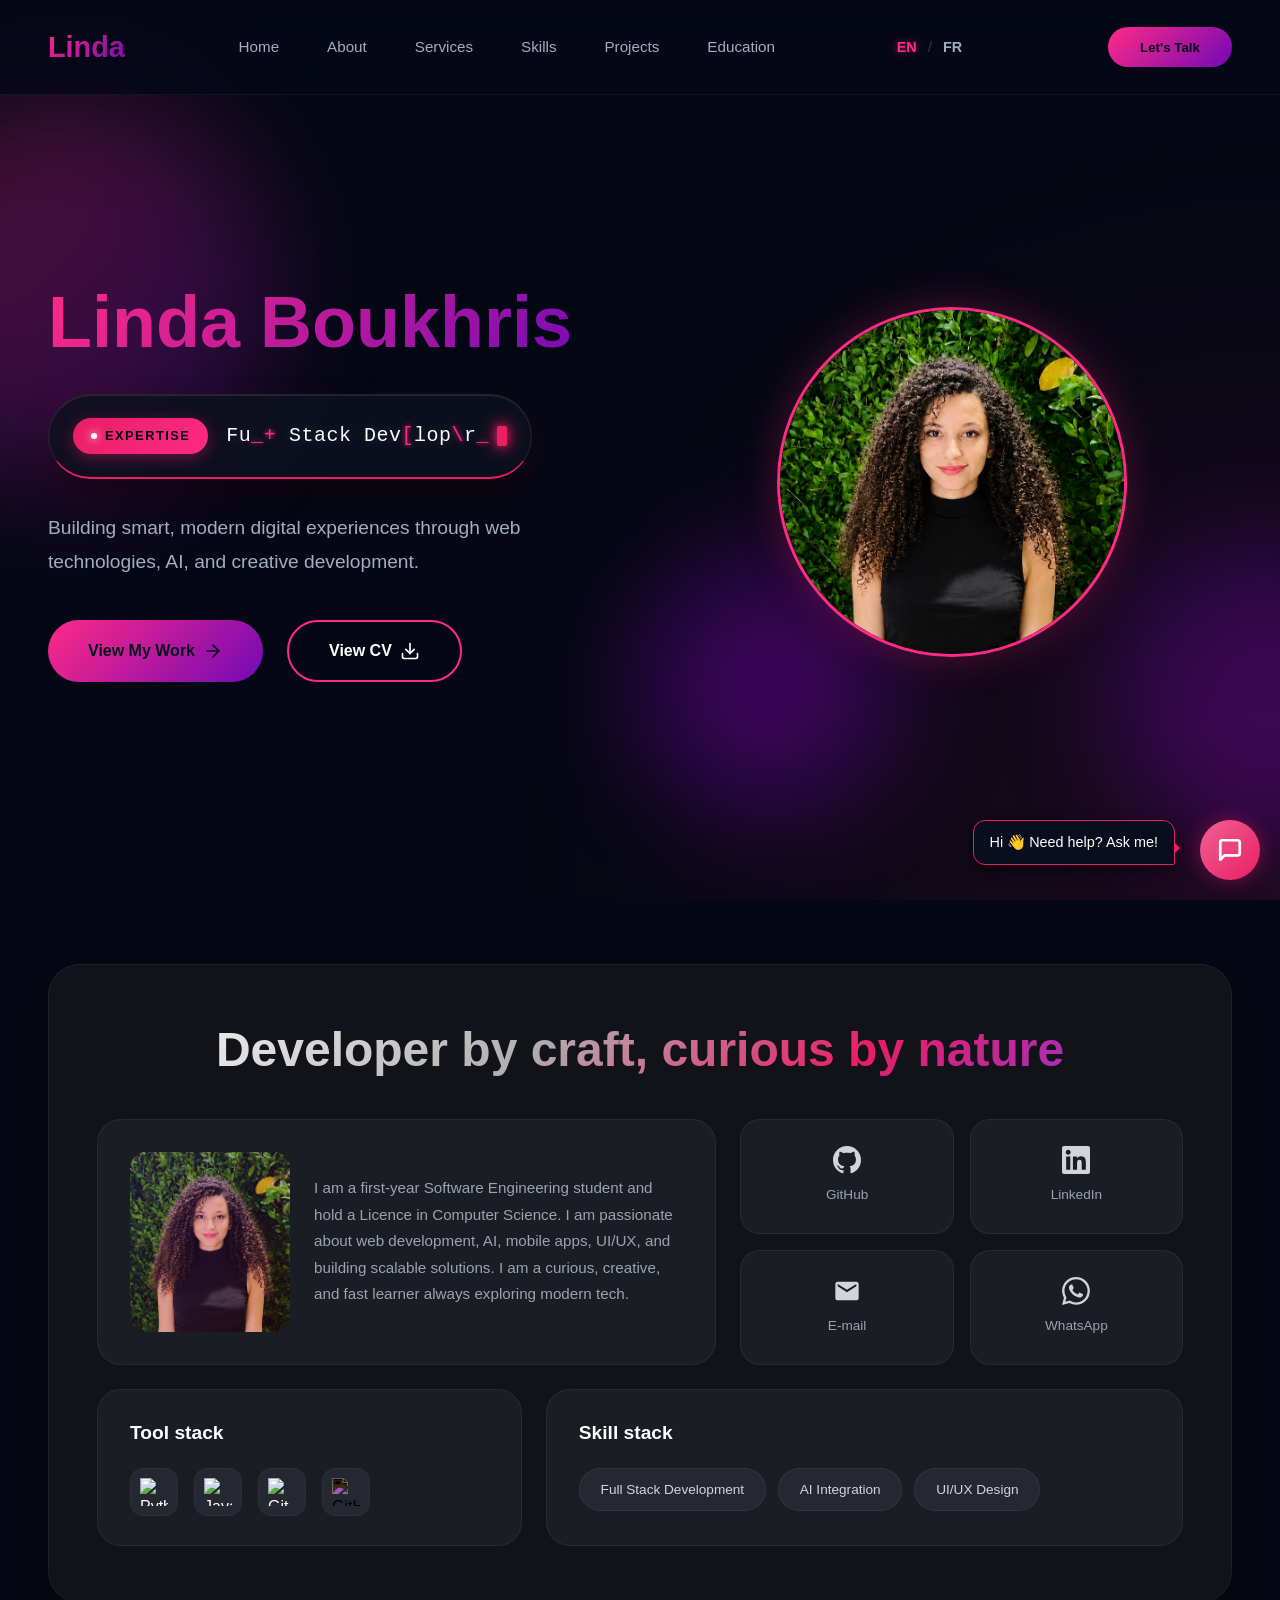
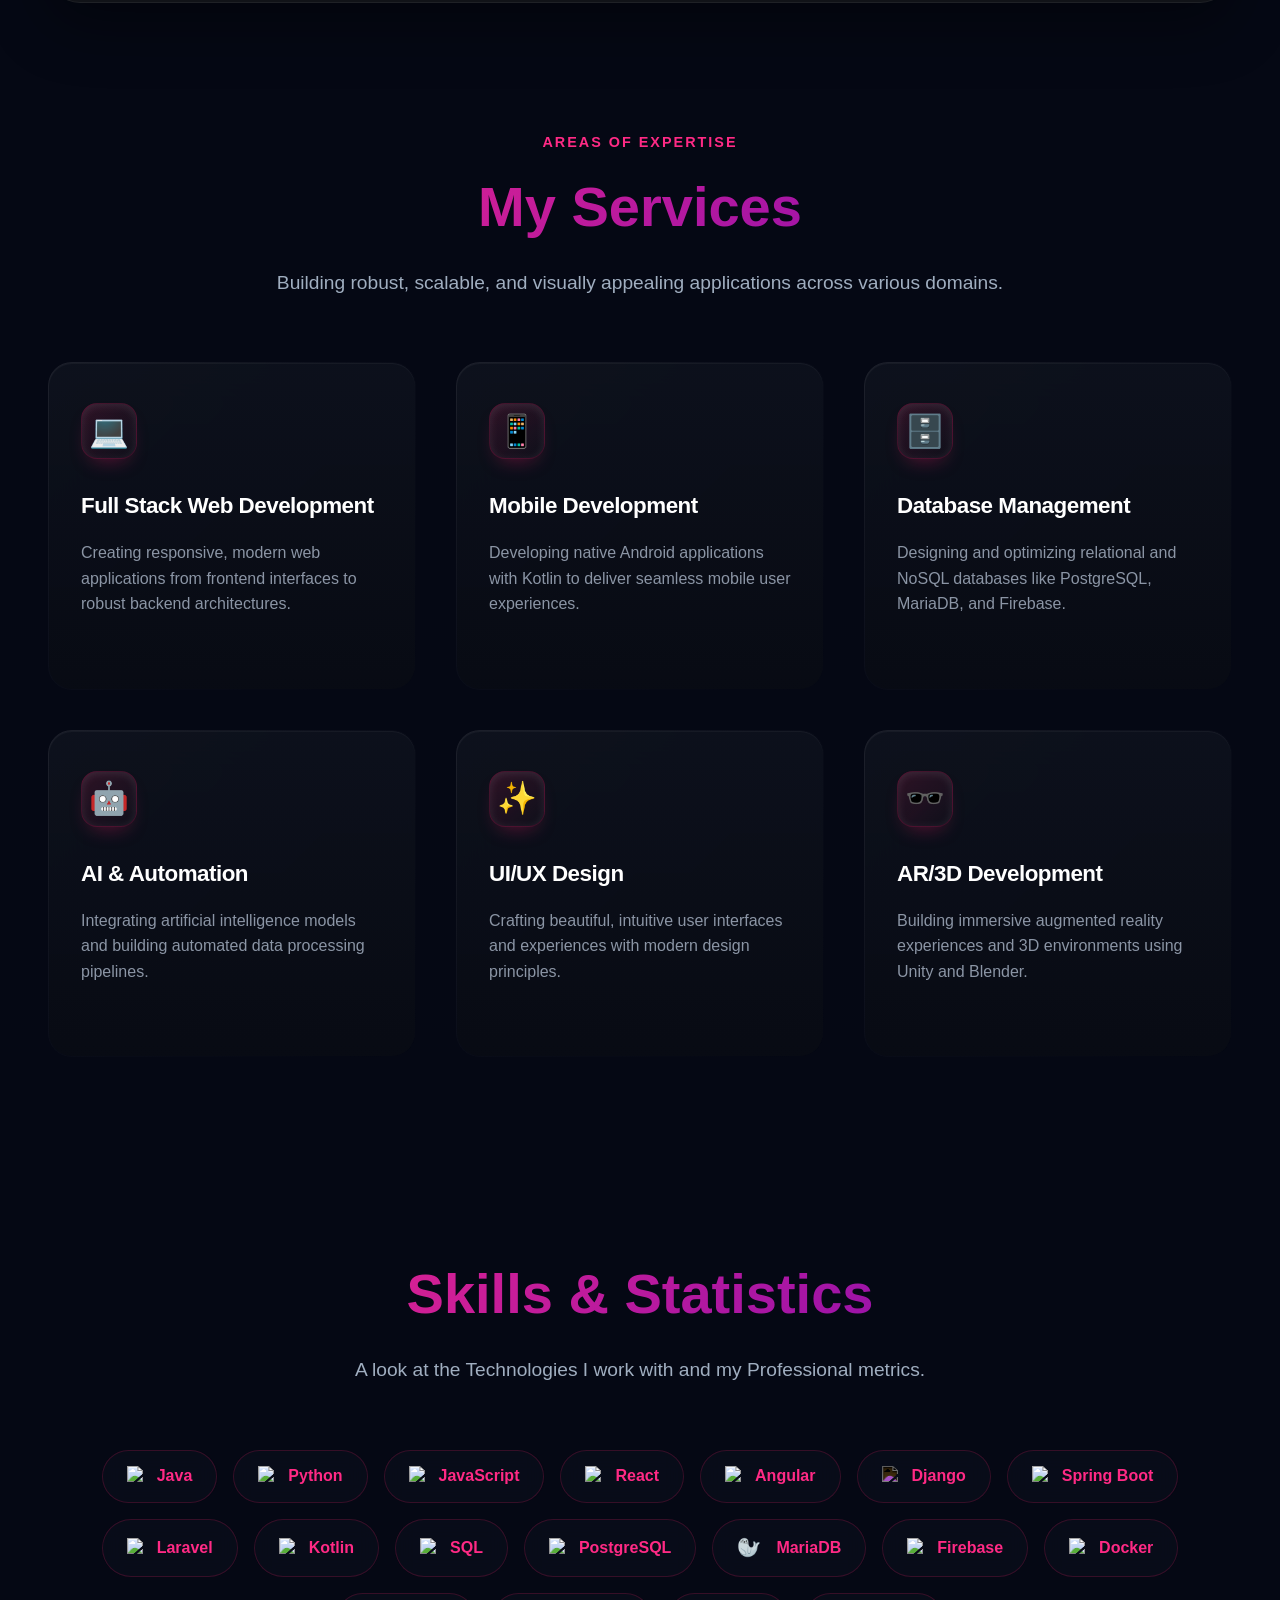
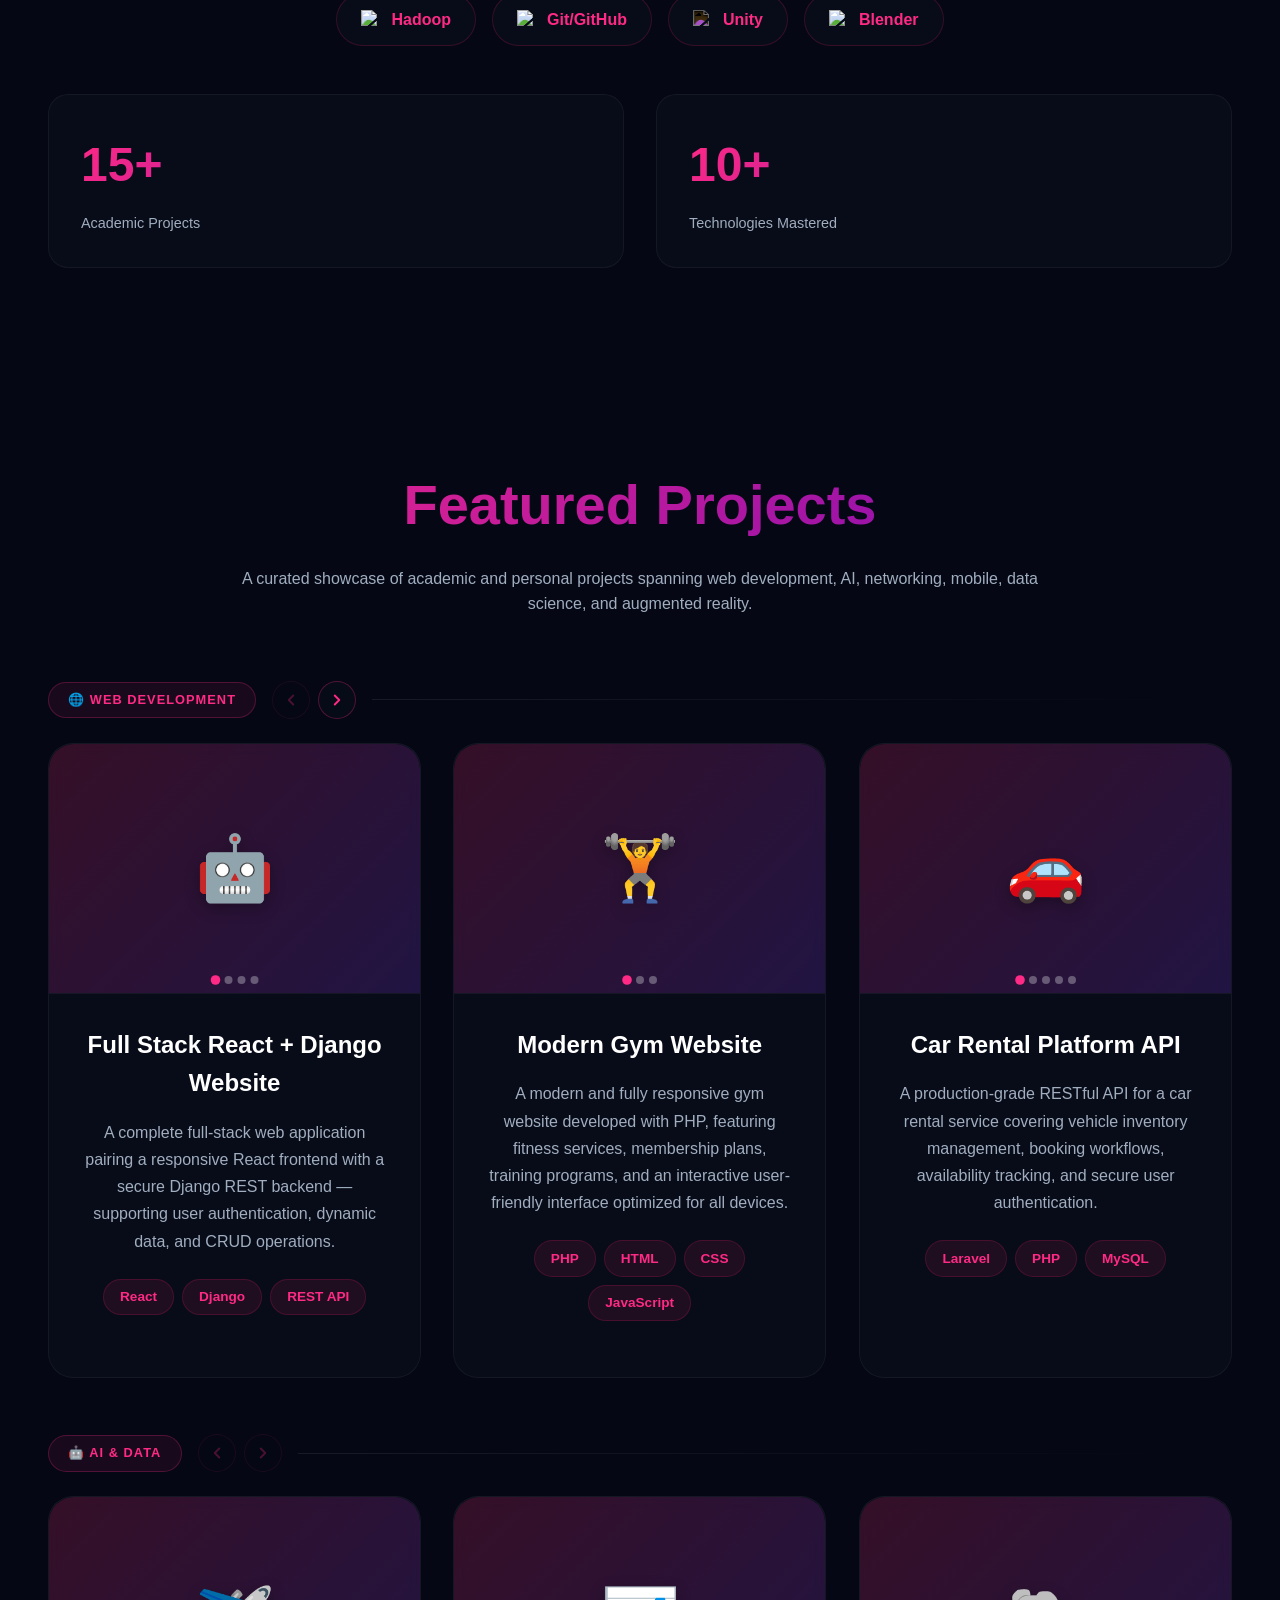
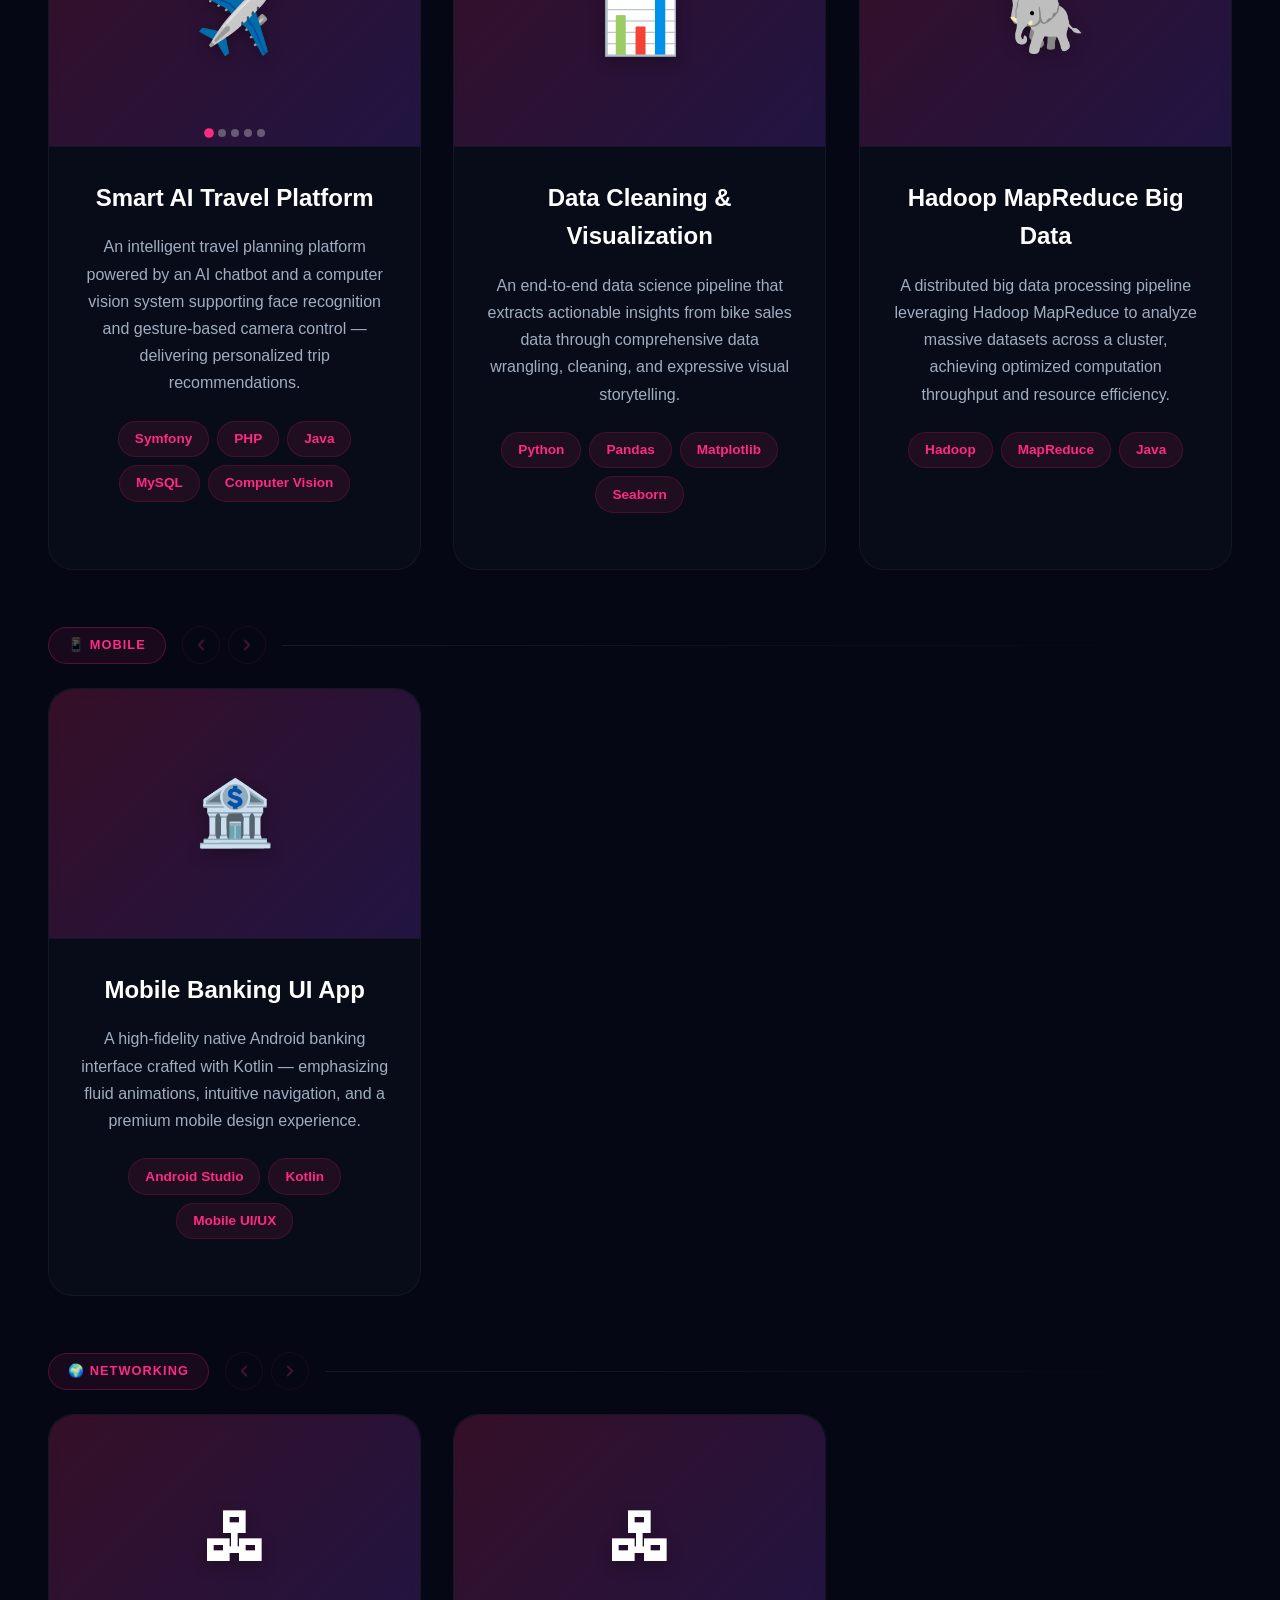
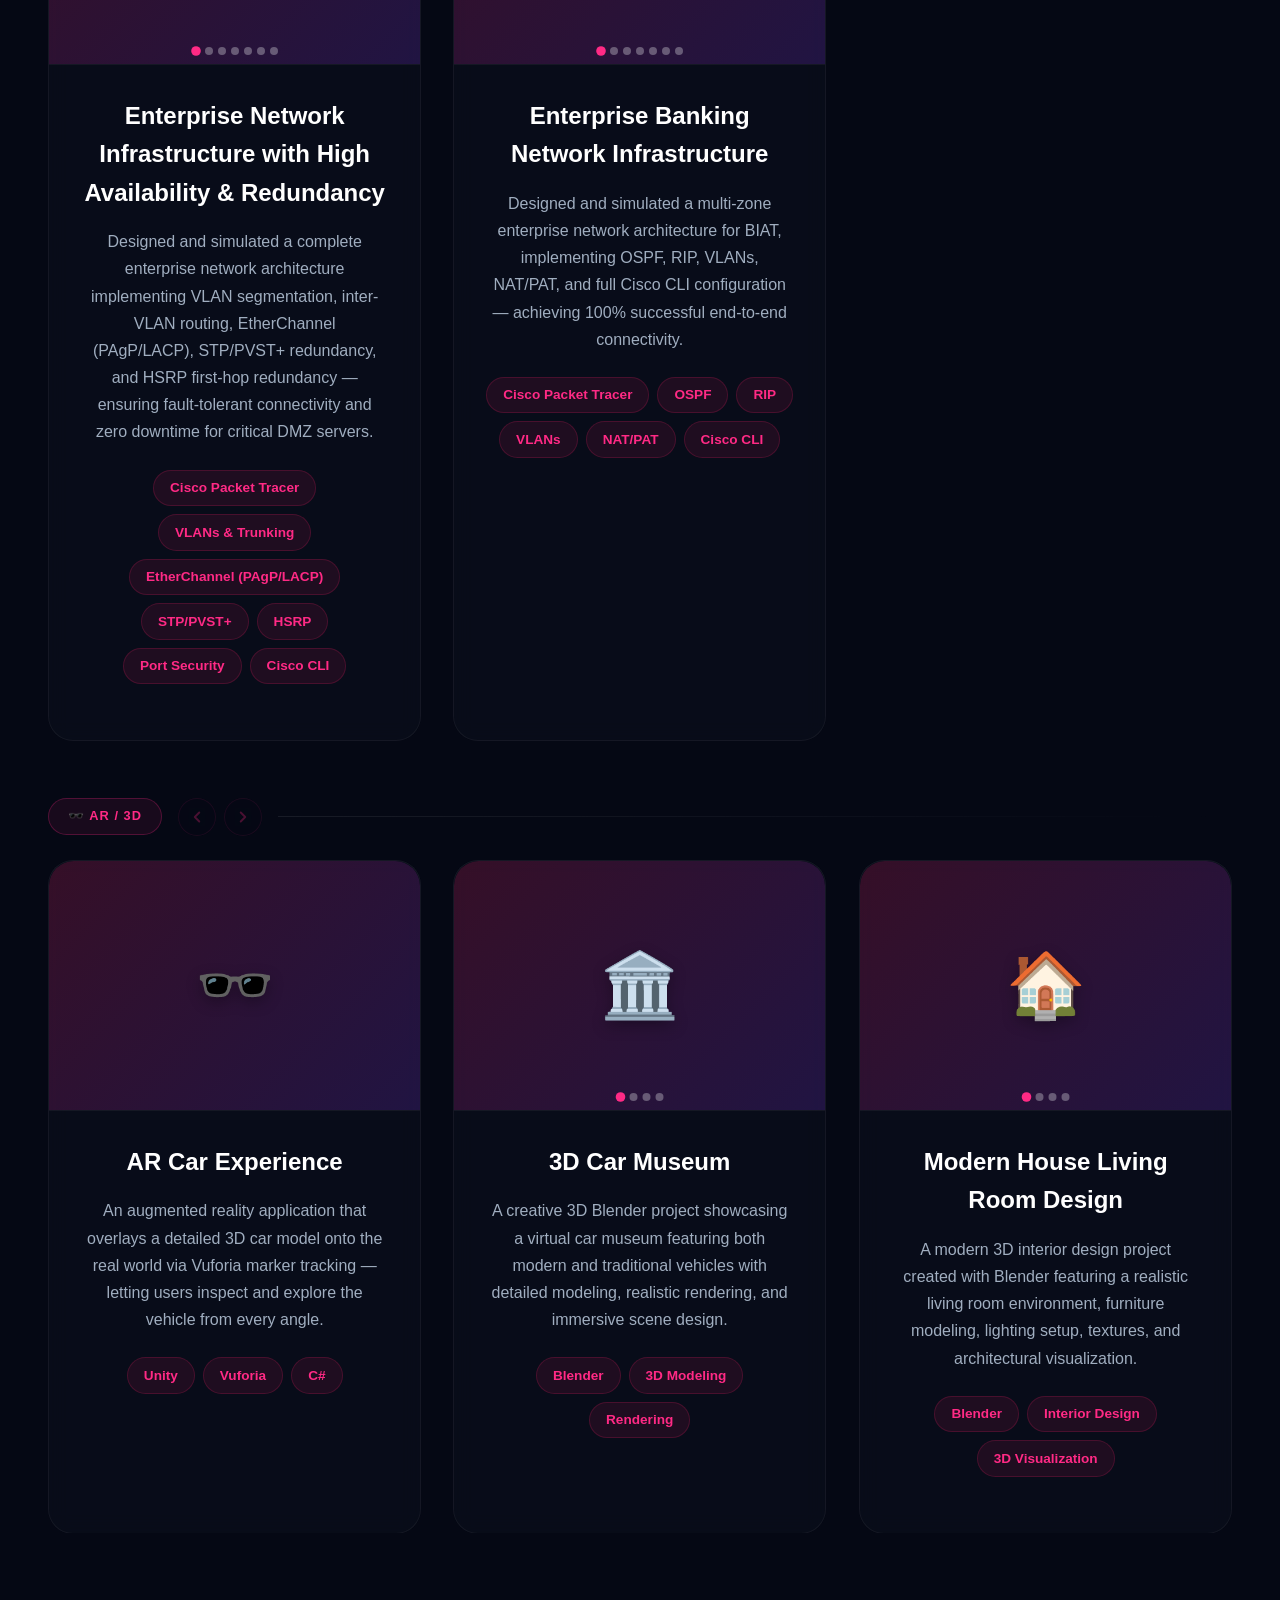
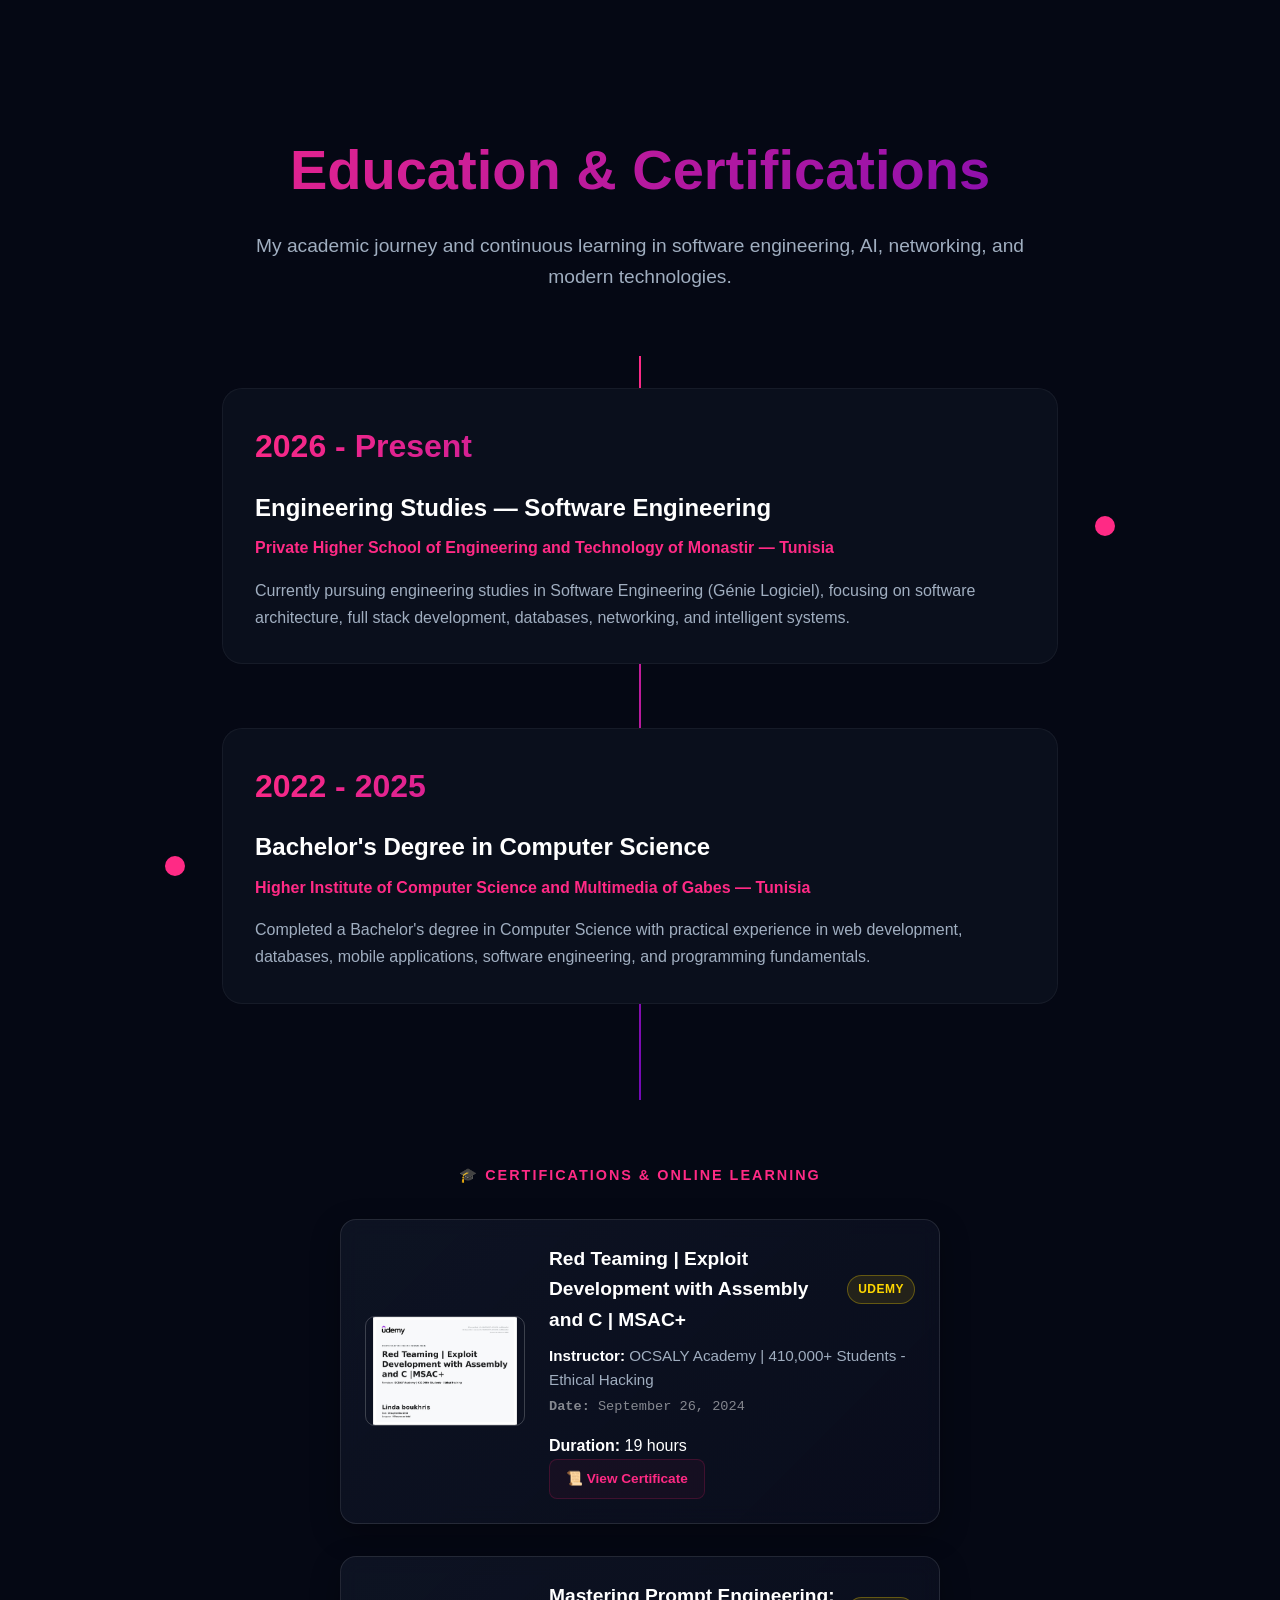
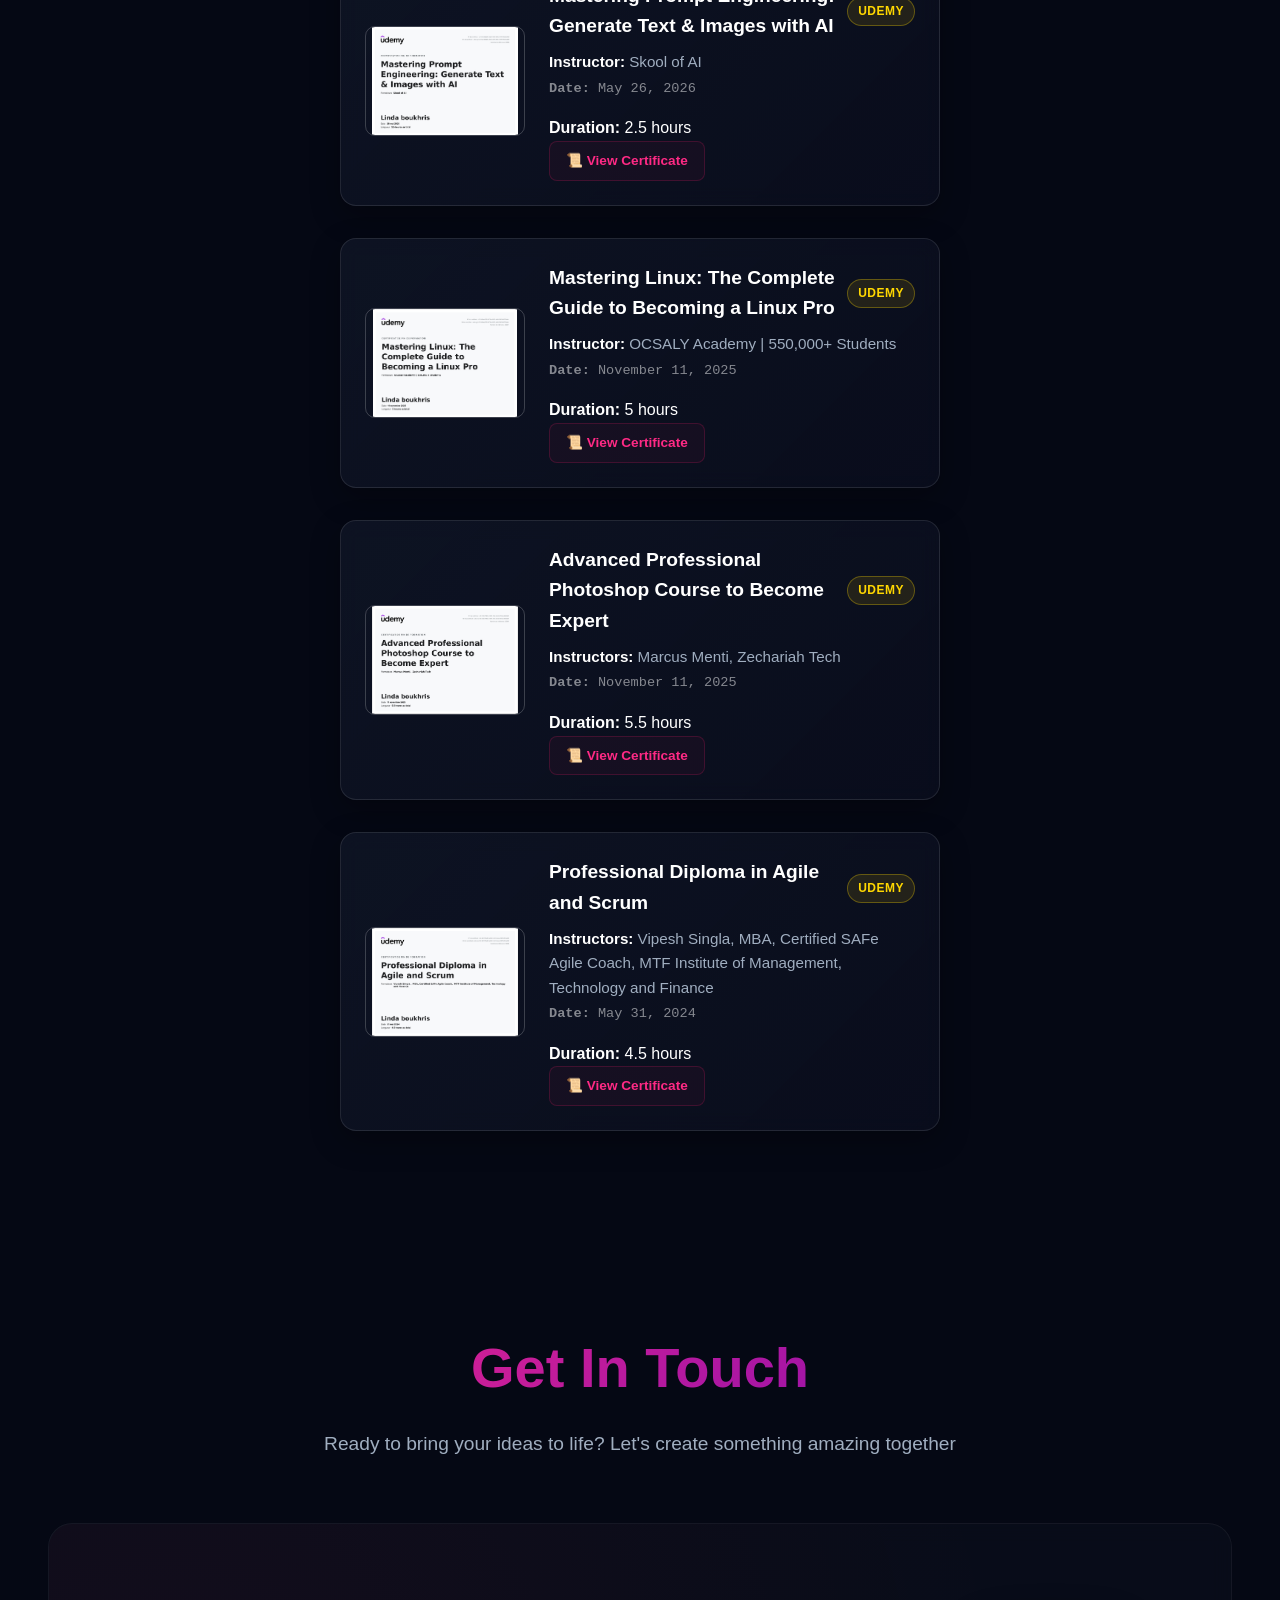
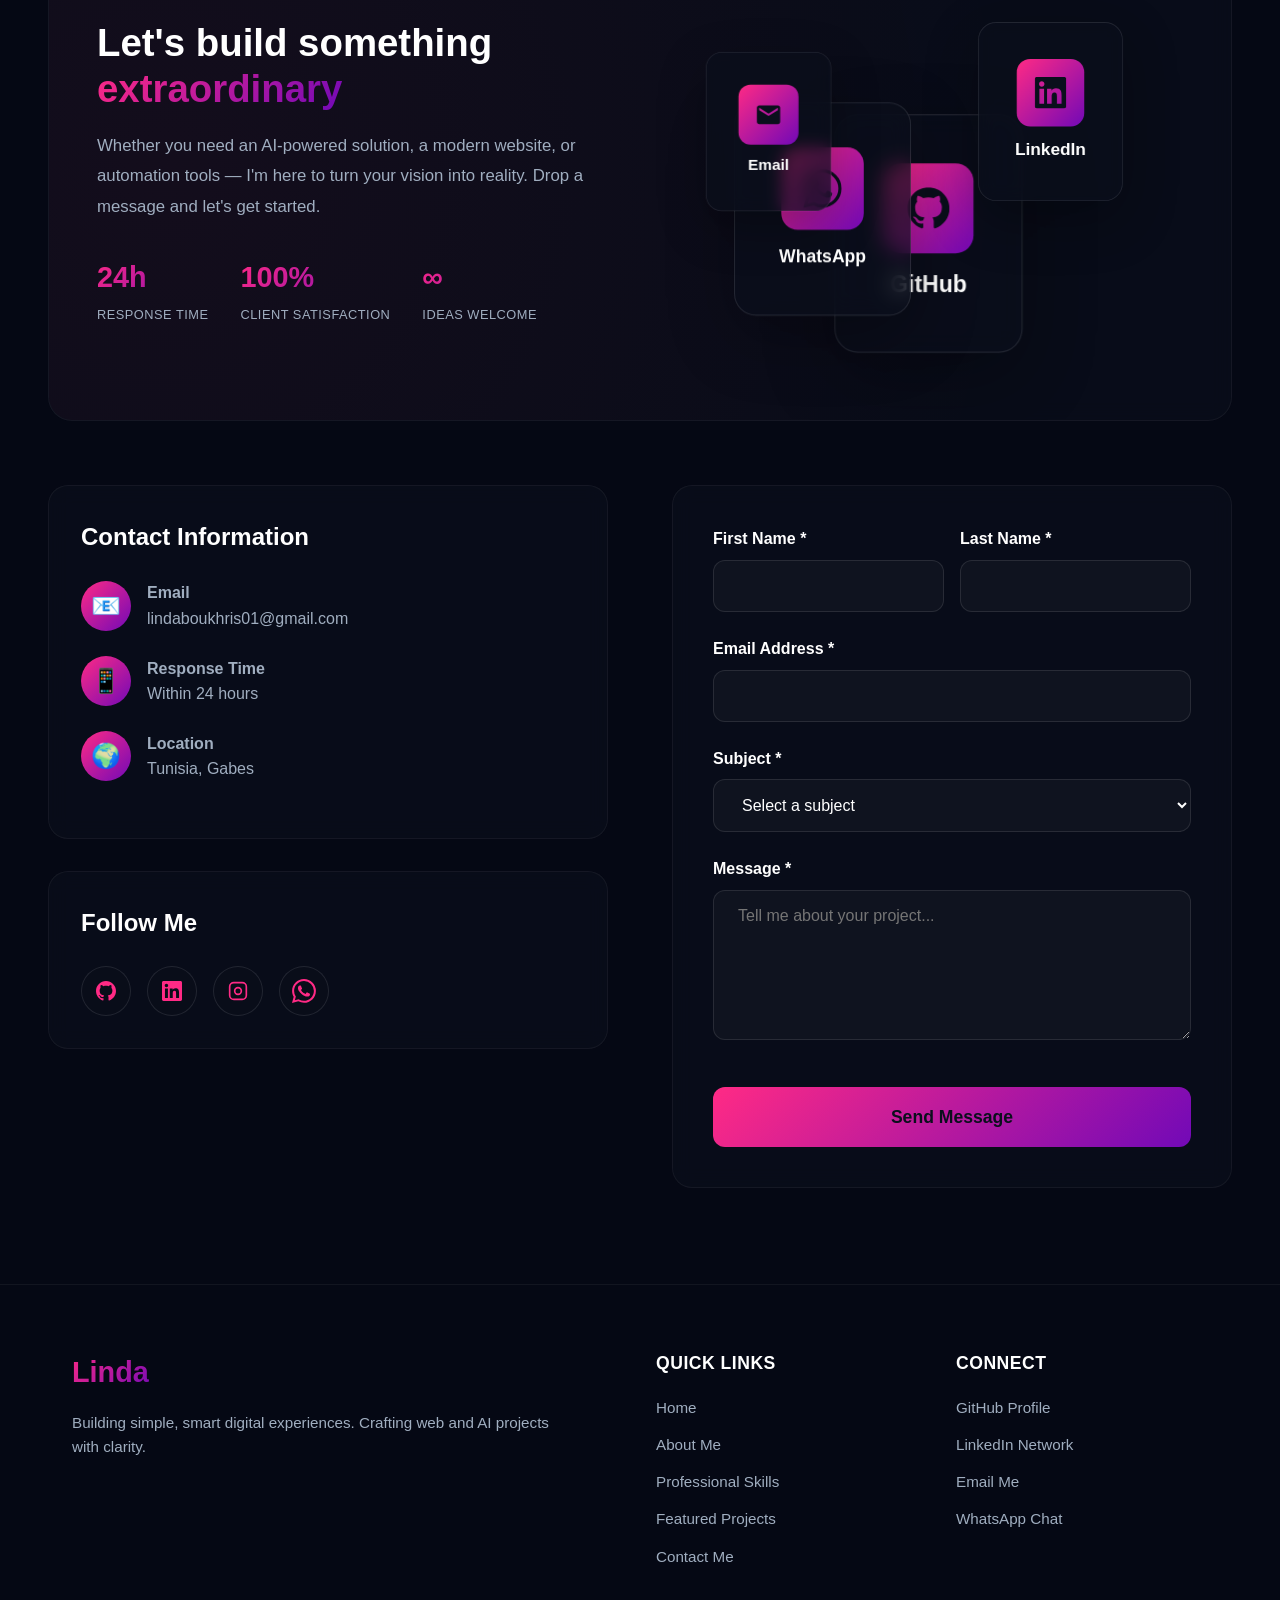
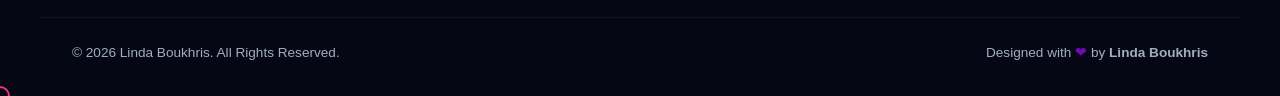
==== commit ac41abc9: "lang switcher" ====
--- a/PORTFOLIO-main/index.html
+++ b/PORTFOLIO-main/index.html
@@ -79,7 +79,7 @@
     </script>
 </head>
 
-<body>
+<body data-title-key="title_home">
     <div id="preloader">
         <div class="loader-content">
             <div class="loader-logo">Linda</div>
@@ -99,15 +99,20 @@
         <nav>
             <a href="/" class="logo">Linda</a>
             <ul class="nav-links" id="navLinks">
-                <li><a href="#home">Home</a></li>
-                <li><a href="#about">About</a></li>
+                <li><a href="#home" data-translate="nav_home">Home</a></li>
+                <li><a href="#about" data-translate="nav_about">About</a></li>
                 <!-- NEW: Added Services Link Here -->
-                <li><a href="#services">Services</a></li>
-                <li><a href="#skills">Skills</a></li>
-                <li><a href="#projects">Projects</a></li>
-                <li><a href="#education">Education</a></li>
+                <li><a href="#services" data-translate="nav_services">Services</a></li>
+                <li><a href="#skills" data-translate="nav_skills">Skills</a></li>
+                <li><a href="#projects" data-translate="nav_projects">Projects</a></li>
+                <li><a href="#education" data-translate="nav_education">Education</a></li>
             </ul>
-            <button class="nav-cta" onclick="location.href='#contact'">Let's Talk</button>
+            <div class="lang-switch">
+                <button class="lang-btn" data-lang="en" aria-label="Switch to English">EN</button>
+                <span class="lang-divider">/</span>
+                <button class="lang-btn" data-lang="fr" aria-label="Switch to French">FR</button>
+            </div>
+            <button class="nav-cta" onclick="location.href='#contact'" data-translate="nav_cta">Let's Talk</button>
             <div class="mobile-menu" id="mobileMenu">
                 <span></span>
                 <span></span>
@@ -121,23 +126,22 @@
             <div class="hero-text">
                 <h1>Linda Boukhris</h1>
                 <div class="premium-subtitle-wrapper">
-                    <div class="tech-badge-inline">Expertise</div>
+                    <div class="tech-badge-inline" data-translate="hero_badge">Expertise</div>
                     <p class="subtitle">
                         <span id="premium-typing-text"></span><span class="premium-cursor"></span>
                     </p>
                 </div>
-                <p>Building smart, modern digital experiences through web technologies, AI, and creative development.
-                </p>
+                <p data-translate="hero_text">Building smart, modern digital experiences through web technologies, AI, and creative development.</p>
                 <div class="hero-buttons">
                     <a href="#projects" class="btn btn-primary">
-                        View My Work
+                        <span data-translate="btn_view_work">View My Work</span>
                         <svg width="20" height="20" viewBox="0 0 24 24" fill="none" stroke="currentColor"
                             stroke-width="2" stroke-linecap="round" stroke-linejoin="round">
                             <line x1="5" y1="12" x2="19" y2="12"></line>
                             <polyline points="12 5 19 12 12 19"></polyline>
                         </svg> </a>
                     <a href="assets/CV_Linda_Boukhris.pdf" class="btn btn-secondary" target="_blank">
-                        View CV
+                        <span data-translate="btn_view_cv">View CV</span>
                         <svg width="20" height="20" viewBox="0 0 24 24" fill="none" stroke="currentColor"
                             stroke-width="2" stroke-linecap="round" stroke-linejoin="round">
                             <path d="M21 15v4a2 2 0 0 1-2 2H5a2 2 0 0 1-2-2v-4"></path>
@@ -163,7 +167,7 @@
     ========================================== -->
     <section id="about1" class="about1-section fade-in">
         <div class="about1-container">
-            <h2 class="about1-tagline">Developer by craft, curious by nature</h2>
+            <h2 class="about1-tagline" data-translate="about_tagline">Developer by craft, curious by nature</h2>
 
             <div class="about1-bento-grid">
                 <!-- Left: Profile Card -->
@@ -172,7 +176,7 @@
                         <img src="assets/profile2.png" alt="Linda Boukhris - Developer" loading="lazy" decoding="async">
                     </div>
                     <div class="about1-profile-bio">
-                        <p>I am a first-year Software Engineering student and hold a Licence in Computer Science. I am
+                        <p data-translate="about_bio">I am a first-year Software Engineering student and hold a Licence in Computer Science. I am
                             passionate about web development, AI, mobile apps, UI/UX, and building scalable solutions. I
                             am a curious, creative, and fast learner always exploring modern tech.</p>
                     </div>
@@ -217,7 +221,7 @@
             <!-- Bottom Row: Tool Stack + Skill Stack -->
             <div class="about1-bottom-row">
                 <div class="about1-toolstack-card">
-                    <h3 class="about1-card-title">Tool stack</h3>
+                    <h3 class="about1-card-title" data-translate="about_toolstack">Tool stack</h3>
                     <div class="about1-tool-icons">
                         <div class="about1-tool-icon" title="Python">
                             <img src="https://cdn.jsdelivr.net/gh/devicons/devicon/icons/python/python-original.svg"
@@ -239,11 +243,11 @@
                 </div>
 
                 <div class="about1-skillstack-card">
-                    <h3 class="about1-card-title">Skill stack</h3>
+                    <h3 class="about1-card-title" data-translate="about_skillstack">Skill stack</h3>
                     <div class="about1-skill-tags">
-                        <span class="about1-skill-tag">Full Stack Development</span>
-                        <span class="about1-skill-tag">AI Integration</span>
-                        <span class="about1-skill-tag">UI/UX Design</span>
+                        <span class="about1-skill-tag" data-translate="about_skill_fs">Full Stack Development</span>
+                        <span class="about1-skill-tag" data-translate="about_skill_ai">AI Integration</span>
+                        <span class="about1-skill-tag" data-translate="about_skill_ui">UI/UX Design</span>
                     </div>
                 </div>
             </div>
@@ -258,9 +262,9 @@
     ========================================== -->
     <section id="services" class="fade-in">
         <div class="section-header">
-            <div class="section-label">Areas of Expertise</div>
-            <h2 class="section-title">My Services</h2>
-            <p class="section-description">
+            <div class="section-label" data-translate="services_label">Areas of Expertise</div>
+            <h2 class="section-title" data-translate="services_title">My Services</h2>
+            <p class="section-description" data-translate="services_desc">
                 Building robust, scalable, and visually appealing applications across various domains.
             </p>
         </div>
@@ -273,8 +277,8 @@
                     <div class="enterprise-icon-box">
                         <span style="font-size: 2rem;">💻</span>
                     </div>
-                    <h3 class="enterprise-title">Full Stack Web Development</h3>
-                    <p class="enterprise-desc">Creating responsive, modern web applications from frontend interfaces to
+                    <h3 class="enterprise-title" data-translate="services_web_title">Full Stack Web Development</h3>
+                    <p class="enterprise-desc" data-translate="services_web_desc">Creating responsive, modern web applications from frontend interfaces to
                         robust backend architectures.</p>
                 </div>
             </div>
@@ -286,8 +290,8 @@
                     <div class="enterprise-icon-box">
                         <span style="font-size: 2rem;">📱</span>
                     </div>
-                    <h3 class="enterprise-title">Mobile Development</h3>
-                    <p class="enterprise-desc">Developing native Android applications with Kotlin to deliver seamless
+                    <h3 class="enterprise-title" data-translate="services_mobile_title">Mobile Development</h3>
+                    <p class="enterprise-desc" data-translate="services_mobile_desc">Developing native Android applications with Kotlin to deliver seamless
                         mobile user experiences.</p>
                 </div>
             </div>
@@ -299,8 +303,8 @@
                     <div class="enterprise-icon-box">
                         <span style="font-size: 2rem;">🗄️</span>
                     </div>
-                    <h3 class="enterprise-title">Database Management</h3>
-                    <p class="enterprise-desc">Designing and optimizing relational and NoSQL databases like PostgreSQL,
+                    <h3 class="enterprise-title" data-translate="services_db_title">Database Management</h3>
+                    <p class="enterprise-desc" data-translate="services_db_desc">Designing and optimizing relational and NoSQL databases like PostgreSQL,
                         MariaDB, and Firebase.</p>
                 </div>
             </div>
@@ -312,8 +316,8 @@
                     <div class="enterprise-icon-box">
                         <span style="font-size: 2rem;">🤖</span>
                     </div>
-                    <h3 class="enterprise-title">AI & Automation</h3>
-                    <p class="enterprise-desc">Integrating artificial intelligence models and building automated data
+                    <h3 class="enterprise-title" data-translate="services_ai_title">AI & Automation</h3>
+                    <p class="enterprise-desc" data-translate="services_ai_desc">Integrating artificial intelligence models and building automated data
                         processing pipelines.</p>
                 </div>
             </div>
@@ -325,8 +329,8 @@
                     <div class="enterprise-icon-box">
                         <span style="font-size: 2rem;">✨</span>
                     </div>
-                    <h3 class="enterprise-title">UI/UX Design</h3>
-                    <p class="enterprise-desc">Crafting beautiful, intuitive user interfaces and experiences with modern
+                    <h3 class="enterprise-title" data-translate="services_ui_title">UI/UX Design</h3>
+                    <p class="enterprise-desc" data-translate="services_ui_desc">Crafting beautiful, intuitive user interfaces and experiences with modern
                         design principles.</p>
                 </div>
             </div>
@@ -338,8 +342,8 @@
                     <div class="enterprise-icon-box">
                         <span style="font-size: 2rem;">🕶️</span>
                     </div>
-                    <h3 class="enterprise-title">AR/3D Development</h3>
-                    <p class="enterprise-desc">Building immersive augmented reality experiences and 3D environments
+                    <h3 class="enterprise-title" data-translate="services_ar_title">AR/3D Development</h3>
+                    <p class="enterprise-desc" data-translate="services_ar_desc">Building immersive augmented reality experiences and 3D environments
                         using Unity and Blender.</p>
                 </div>
             </div>
@@ -350,8 +354,8 @@
 
     <section id="skills" class="fade-in">
         <div class="section-header">
-            <h2 class="section-title">Skills & Statistics</h2>
-            <p class="section-description">
+            <h2 class="section-title" data-translate="skills_title">Skills & Statistics</h2>
+            <p class="section-description" data-translate="skills_desc">
                 A look at the Technologies I work with and my Professional metrics.
             </p>
         </div>
@@ -417,11 +421,11 @@
         <div class="stats-grid">
             <div class="stat-card">
                 <div class="stat-number">15+</div>
-                <div class="stat-label">Academic Projects</div>
+                <div class="stat-label" data-translate="skills_stat_projects">Academic Projects</div>
             </div>
             <div class="stat-card">
                 <div class="stat-number">10+</div>
-                <div class="stat-label">Technologies Mastered</div>
+                <div class="stat-label" data-translate="skills_stat_tech">Technologies Mastered</div>
             </div>
         </div>
 
@@ -429,8 +433,8 @@
 
     <section id="projects" class="fade-in">
         <div class="section-header">
-            <h2 class="section-title">Featured Projects</h2>
-            <p class="section-description" style="font-size: 1rem;">
+            <h2 class="section-title" data-translate="projects_title">Featured Projects</h2>
+            <p class="section-description" style="font-size: 1rem;" data-translate="projects_desc">
                 A curated showcase of academic and personal projects spanning web development, AI, networking, mobile,
                 data science, and augmented reality.
             </p>
@@ -439,7 +443,7 @@
         <!-- ── CATEGORY: Web Development ── -->
         <div class="carousel-block">
             <div class="projects-category-label">
-                <span class="category-pill">🌐 Web Development</span>
+                <span class="category-pill" data-translate="projects_cat_web">🌐 Web Development</span>
                 <div class="carousel-nav">
                     <button class="carousel-btn prev-btn" aria-label="Previous"><svg width="18" height="18"
                             viewBox="0 0 24 24" fill="none" stroke="currentColor" stroke-width="2.5"
@@ -468,8 +472,8 @@
                             <div class="dots-container"></div>
                         </div>
                         <div class="project-content">
-                            <h3 class="project-title">Full Stack React + Django Website</h3>
-                            <p class="project-description">A complete full-stack web application pairing a responsive
+                            <h3 class="project-title" data-translate="project_react_django_title">Full Stack React + Django Website</h3>
+                            <p class="project-description" data-translate="project_react_django_desc">A complete full-stack web application pairing a responsive
                                 React frontend with a secure Django REST backend — supporting user authentication,
                                 dynamic data, and CRUD operations.</p>
                             <div class="project-tech"><span class="tech-badge">React</span><span
@@ -489,8 +493,8 @@
                             <div class="dots-container"></div>
                         </div>
                         <div class="project-content">
-                            <h3 class="project-title">Modern Gym Website</h3>
-                            <p class="project-description">
+                            <h3 class="project-title" data-translate="project_gym_title">Modern Gym Website</h3>
+                            <p class="project-description" data-translate="project_gym_desc">
                                 A modern and fully responsive gym website developed with PHP, featuring fitness
                                 services, membership plans, training programs, and an interactive user-friendly
                                 interface optimized for all devices.
@@ -518,8 +522,8 @@
                             <div class="dots-container"></div>
                         </div>
                         <div class="project-content">
-                            <h3 class="project-title">Car Rental Platform API</h3>
-                            <p class="project-description">A production-grade RESTful API for a car rental service
+                            <h3 class="project-title" data-translate="project_car_rent_title">Car Rental Platform API</h3>
+                            <p class="project-description" data-translate="project_car_rent_desc">A production-grade RESTful API for a car rental service
                                 covering vehicle inventory management, booking workflows, availability tracking, and
                                 secure user authentication.</p>
                             <div class="project-tech"><span class="tech-badge">Laravel</span><span
@@ -533,8 +537,8 @@
                             </div>
                         </div>
                         <div class="project-content">
-                            <h3 class="project-title">Weather Website</h3>
-                            <p class="project-description">A modern React application that integrates a live weather
+                            <h3 class="project-title" data-translate="project_weather_title">Weather Website</h3>
+                            <p class="project-description" data-translate="project_weather_desc">A modern React application that integrates a live weather
                                 REST API to deliver real-time temperature, humidity, and forecasts through a clean,
                                 intuitive interface.</p>
                             <div class="project-tech"><span class="tech-badge">React</span><span class="tech-badge">REST
@@ -548,8 +552,8 @@
                             </div>
                         </div>
                         <div class="project-content">
-                            <h3 class="project-title">Subscription Management Platform</h3>
-                            <p class="project-description">A full-featured platform for managing user subscriptions,
+                            <h3 class="project-title" data-translate="project_sub_title">Subscription Management Platform</h3>
+                            <p class="project-description" data-translate="project_sub_desc">A full-featured platform for managing user subscriptions,
                                 billing cycles, and role-based access control — powered by a Java backend and a reactive
                                 Angular frontend.</p>
                             <div class="project-tech"><span class="tech-badge">Angular</span><span
@@ -564,7 +568,7 @@
         <!-- ── CATEGORY: AI & Data ── -->
         <div class="carousel-block">
             <div class="projects-category-label">
-                <span class="category-pill">🤖 AI &amp; Data</span>
+                <span class="category-pill" data-translate="projects_cat_ai">🤖 AI &amp; Data</span>
                 <div class="carousel-nav">
                     <button class="carousel-btn prev-btn" aria-label="Previous"><svg width="18" height="18"
                             viewBox="0 0 24 24" fill="none" stroke="currentColor" stroke-width="2.5"
@@ -594,8 +598,8 @@
                             <div class="dots-container"></div>
                         </div>
                         <div class="project-content">
-                            <h3 class="project-title">Smart AI Travel Platform</h3>
-                            <p class="project-description">An intelligent travel planning platform powered by an AI
+                            <h3 class="project-title" data-translate="project_travel_title">Smart AI Travel Platform</h3>
+                            <p class="project-description" data-translate="project_travel_desc">An intelligent travel planning platform powered by an AI
                                 chatbot and a computer vision system supporting face recognition and gesture-based
                                 camera control — delivering personalized trip recommendations.</p>
                             <div class="project-tech"><span class="tech-badge">Symfony</span><span
@@ -610,8 +614,8 @@
                             </div>
                         </div>
                         <div class="project-content">
-                            <h3 class="project-title">Data Cleaning &amp; Visualization</h3>
-                            <p class="project-description">An end-to-end data science pipeline that extracts actionable
+                            <h3 class="project-title" data-translate="project_data_title">Data Cleaning &amp; Visualization</h3>
+                            <p class="project-description" data-translate="project_data_desc">An end-to-end data science pipeline that extracts actionable
                                 insights from bike sales data through comprehensive data wrangling, cleaning, and
                                 expressive visual storytelling.</p>
                             <div class="project-tech"><span class="tech-badge">Python</span><span
@@ -626,8 +630,8 @@
                             </div>
                         </div>
                         <div class="project-content">
-                            <h3 class="project-title">Hadoop MapReduce Big Data</h3>
-                            <p class="project-description">A distributed big data processing pipeline leveraging Hadoop
+                            <h3 class="project-title" data-translate="project_hadoop_title">Hadoop MapReduce Big Data</h3>
+                            <p class="project-description" data-translate="project_hadoop_desc">A distributed big data processing pipeline leveraging Hadoop
                                 MapReduce to analyze massive datasets across a cluster, achieving optimized computation
                                 throughput and resource efficiency.</p>
                             <div class="project-tech"><span class="tech-badge">Hadoop</span><span
@@ -1277,7 +1281,7 @@
                     </div>
                     <div class="bot-info">
                         <span class="bot-name">Linda</span>
-                        <span class="bot-status">Online • </span>
+                        <span class="bot-status" data-translate="chat_status">Online • </span>
                     </div>
                 </div>
 
@@ -1291,7 +1295,7 @@
             </div>
 
             <div id="chat-messages" class="chat-messages scrollbar-neon">
-                <div class="message bot welcome-message">
+                <div class="message bot welcome-message" data-translate="chat_welcome">
                     Hello! 👋 I'm Linda's virtual assistant. Feel free to ask me about her **skills**, **projects**,
                     **education**, or how to **contact** her!
                 </div>
@@ -1303,7 +1307,7 @@
             </div>
 
             <div class="chat-input-area">
-                <input type="text" id="chat-input" placeholder="Type a message..." autocomplete="off">
+                <input type="text" id="chat-input" placeholder="Type a message..." data-translate="chat_placeholder" autocomplete="off">
                 <button id="send-btn" aria-label="Send message">
                     <svg width="22" height="22" viewBox="0 0 24 24" fill="none" stroke="currentColor" stroke-width="2"
                         stroke-linecap="round" stroke-linejoin="round">
@@ -1313,7 +1317,7 @@
                 </button>
             </div>
         </div>
-        <div id="chat-tooltip" class="chat-tooltip">Hi 👋 Need help? Ask me!</div>
+        <div id="chat-tooltip" class="chat-tooltip" data-translate="chat_tooltip">Hi 👋 Need help? Ask me!</div>
         <button id="chat-toggle-btn" aria-label="Open chat">
             <svg width="26" height="26" viewBox="0 0 24 24" fill="none" stroke="currentColor" stroke-width="2.5"
                 stroke-linecap="round" stroke-linejoin="round" class="chat-icon">
@@ -1322,6 +1326,7 @@
         </button>
     </div>
 
+    <script src="js/translate.js"></script>
     <script src="js/index.js"></script>
     <script src="js/carousel.js"></script>
     <script src="js/chatbot.js"></script>
--- a/PORTFOLIO-main/css/index.css
+++ b/PORTFOLIO-main/css/index.css
@@ -364,6 +364,55 @@
     z-index: 1001;
 }
 
+/* Language Switcher Styles */
+.lang-switch {
+    display: flex;
+    align-items: center;
+    gap: 0.2rem;
+    margin-right: 1.5rem;
+    z-index: 1002;
+}
+
+.lang-btn {
+    background: transparent;
+    border: none;
+    color: var(--gray);
+    cursor: pointer;
+    font-weight: 600;
+    font-size: 0.9rem;
+    padding: 4px 8px;
+    border-radius: 4px;
+    transition: all 0.3s ease;
+    outline: none;
+    font-family: inherit;
+}
+
+.lang-btn:hover {
+    color: var(--primary);
+}
+
+.lang-btn.active {
+    color: var(--primary);
+    text-shadow: 0 0 8px rgba(255, 42, 133, 0.6);
+}
+
+.lang-divider {
+    color: rgba(255, 255, 255, 0.2);
+    font-size: 0.9rem;
+    user-select: none;
+}
+
+@media (max-width: 768px) {
+    .lang-switch {
+        margin-right: 1rem;
+    }
+    .lang-btn {
+        font-size: 0.8rem;
+        padding: 2px 4px;
+    }
+}
+
+
 .mobile-menu span {
     width: 30px;
     height: 3px;
--- a/PORTFOLIO-main/css/projects.css
+++ b/PORTFOLIO-main/css/projects.css
@@ -409,6 +409,55 @@
     z-index: 1001;
 }
 
+/* Language Switcher Styles */
+.lang-switch {
+    display: flex;
+    align-items: center;
+    gap: 0.2rem;
+    margin-right: 1.5rem;
+    z-index: 1002;
+}
+
+.lang-btn {
+    background: transparent;
+    border: none;
+    color: var(--gray);
+    cursor: pointer;
+    font-weight: 600;
+    font-size: 0.9rem;
+    padding: 4px 8px;
+    border-radius: 4px;
+    transition: all 0.3s ease;
+    outline: none;
+    font-family: inherit;
+}
+
+.lang-btn:hover {
+    color: var(--primary);
+}
+
+.lang-btn.active {
+    color: var(--primary);
+    text-shadow: 0 0 8px rgba(255, 42, 133, 0.6);
+}
+
+.lang-divider {
+    color: rgba(255, 255, 255, 0.2);
+    font-size: 0.9rem;
+    user-select: none;
+}
+
+@media (max-width: 768px) {
+    .lang-switch {
+        margin-right: 1rem;
+    }
+    .lang-btn {
+        font-size: 0.8rem;
+        padding: 2px 4px;
+    }
+}
+
+
 .mobile-menu span {
     width: 30px;
     height: 3px;
@@ -1356,12 +1405,15 @@
         }
     }
 
+    .project-gallery {
+        height: 220px; /* Proper height for mobile */
+    }
+
     .gallery-item {
-
-        /* Tell browser the shape of image immediately (16:9 ratio is standard) */
-        aspect-ratio: 16 / 9;
+        min-width: 100%;
+        height: 100%;
+        object-fit: contain;
         background-color: var(--darker);
-        /* Show dark box instead of white flash while loading */
     }
 
     .form-row {
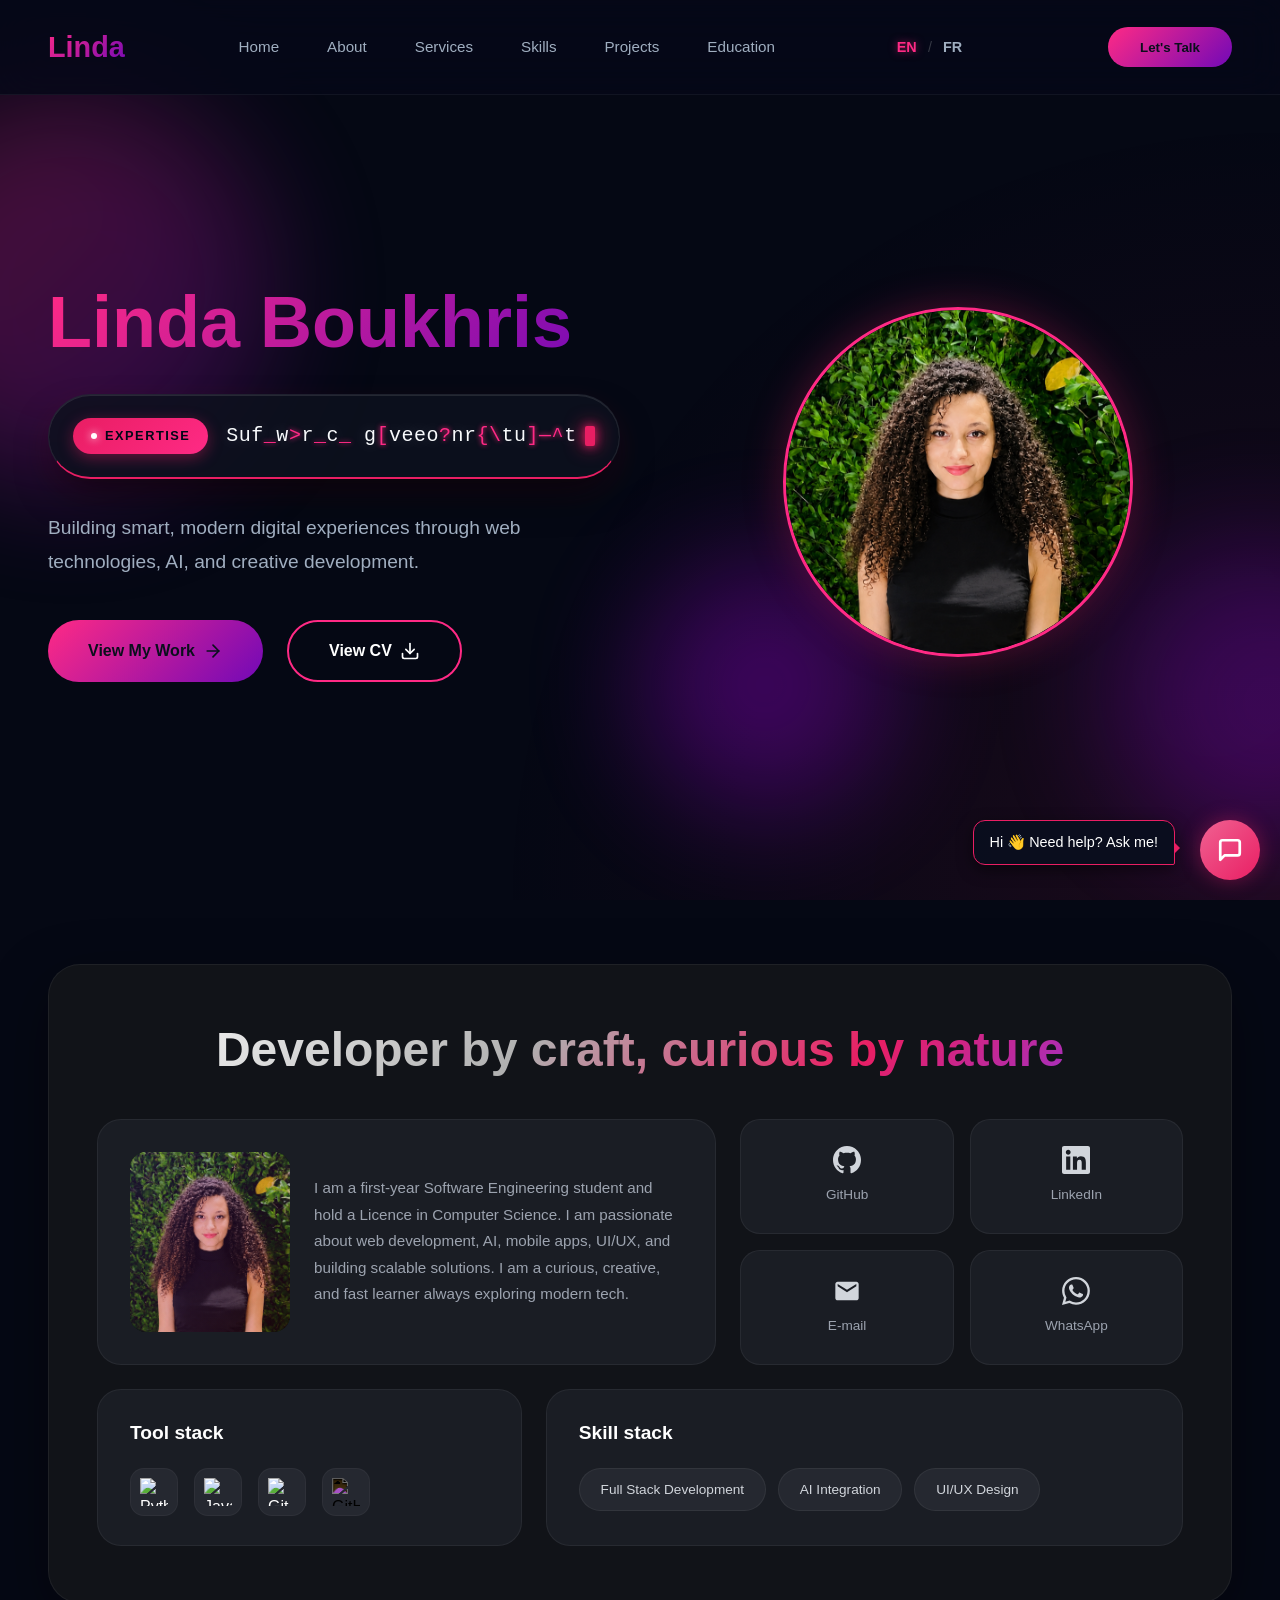
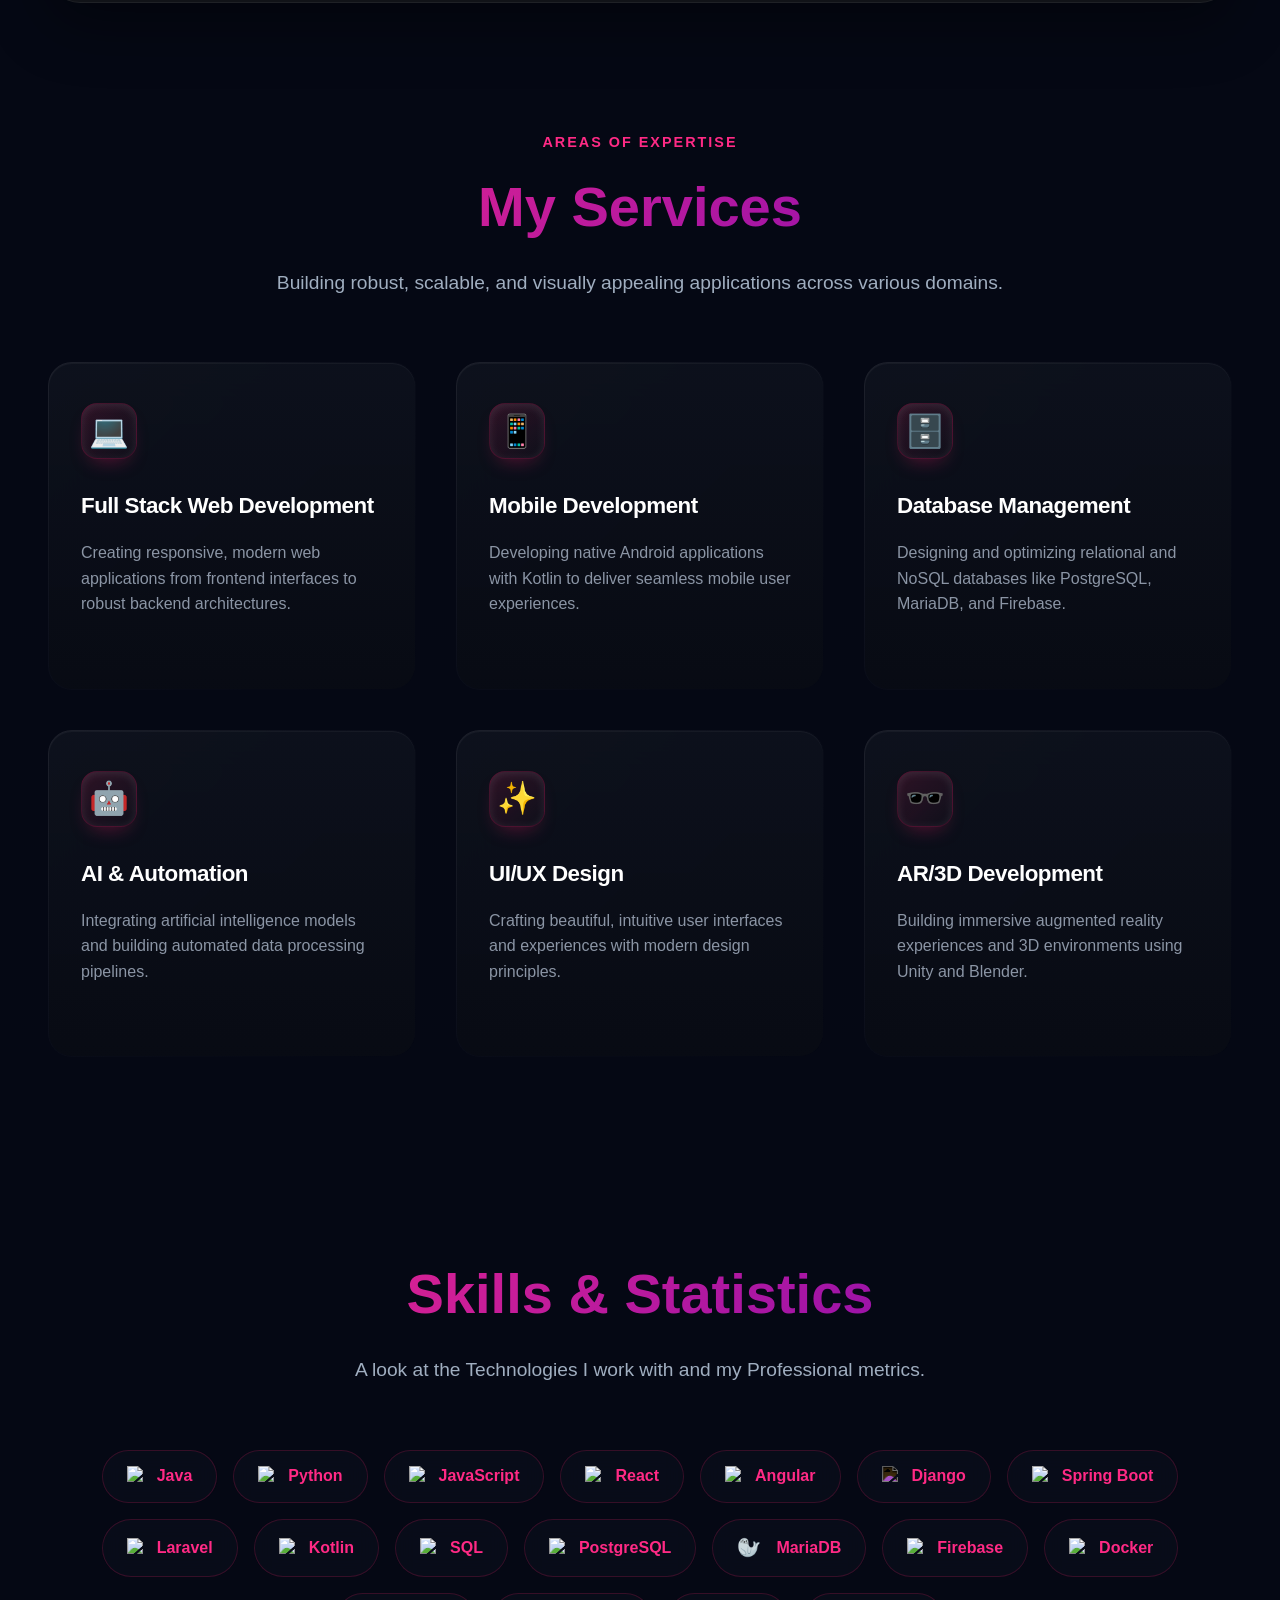
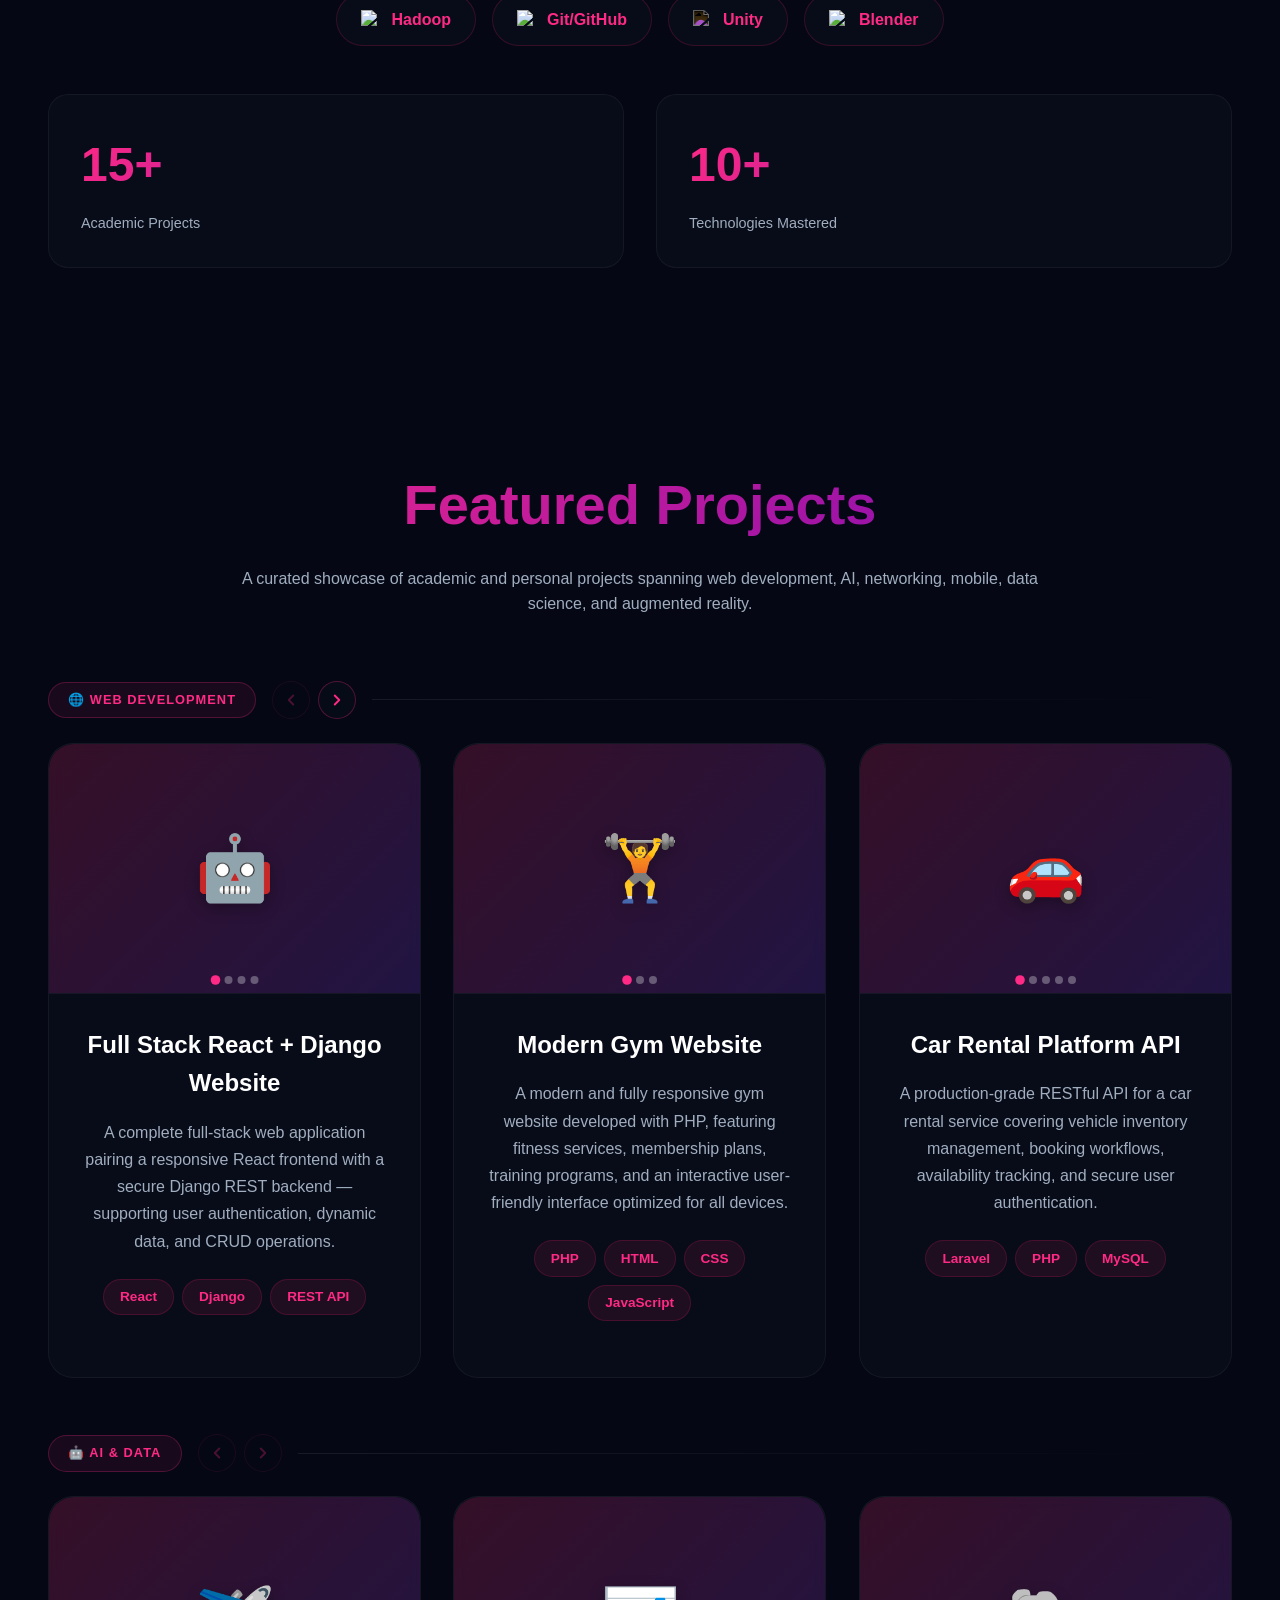
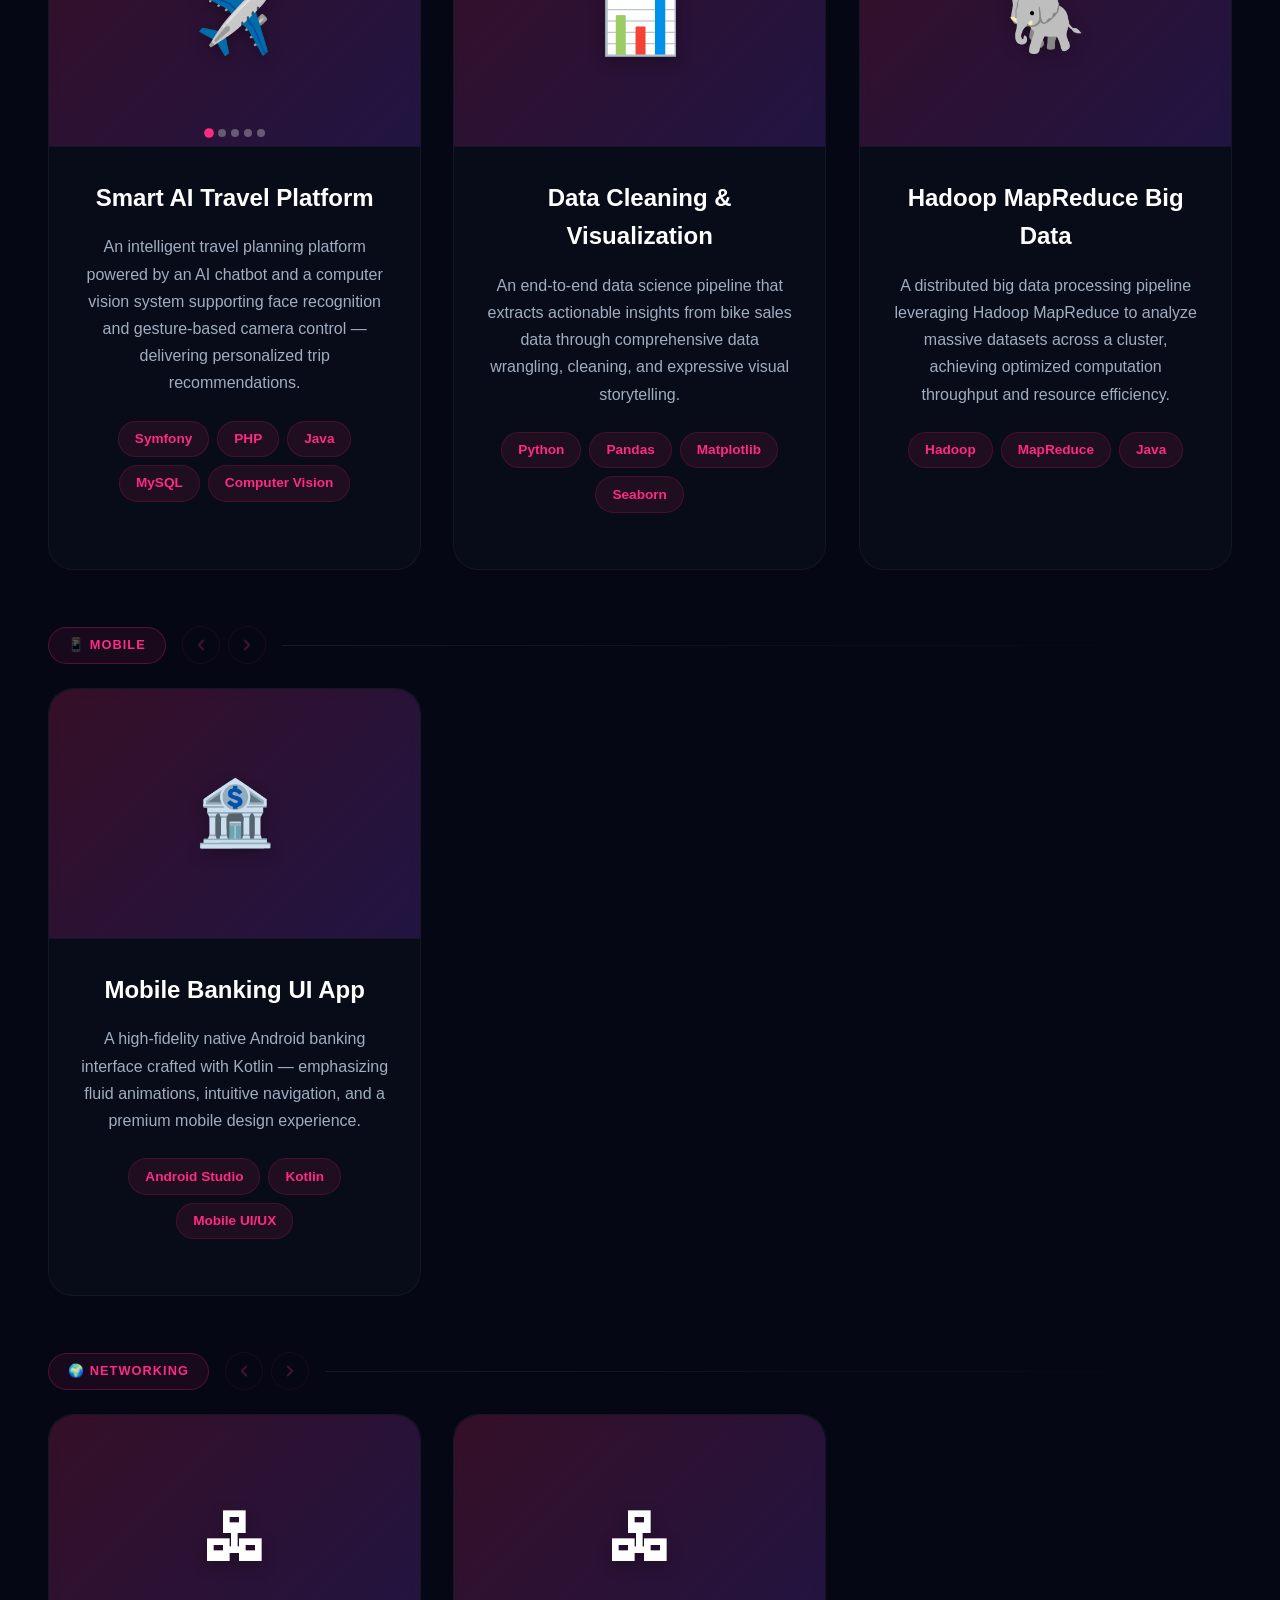
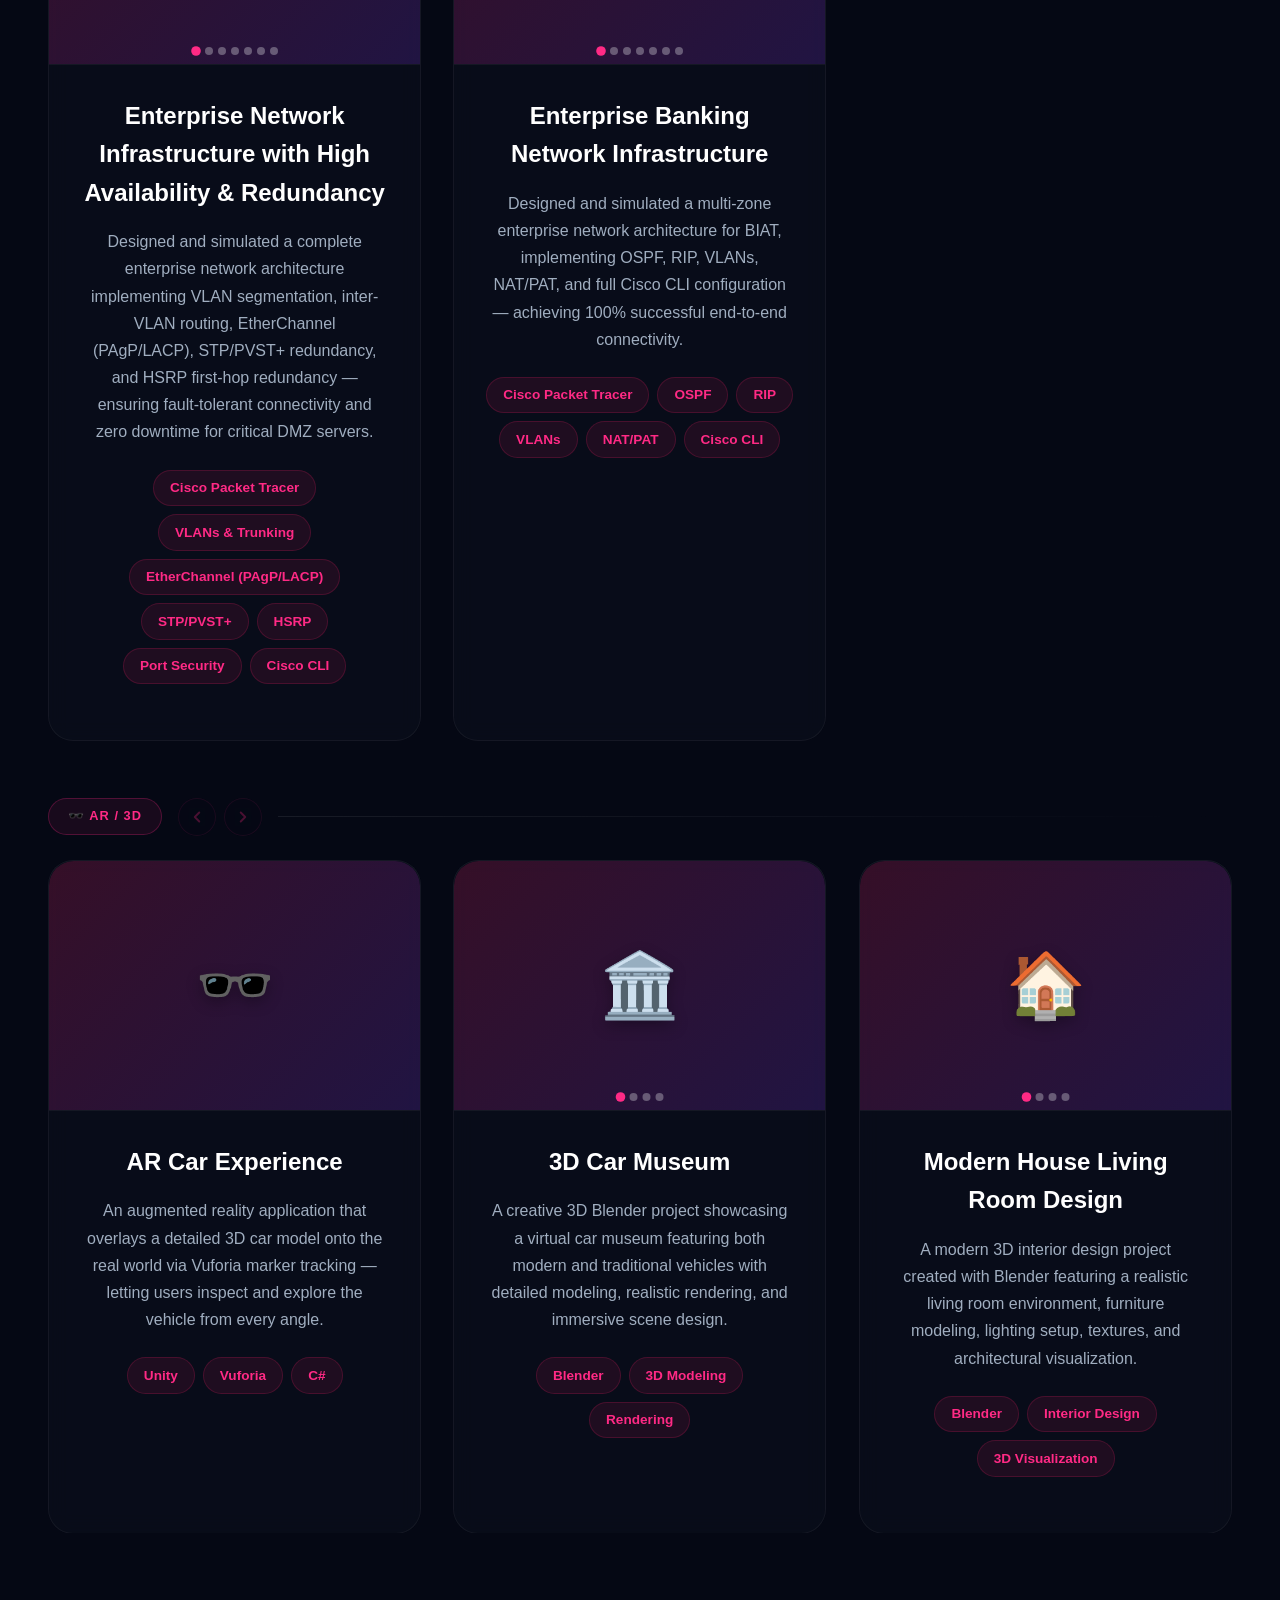
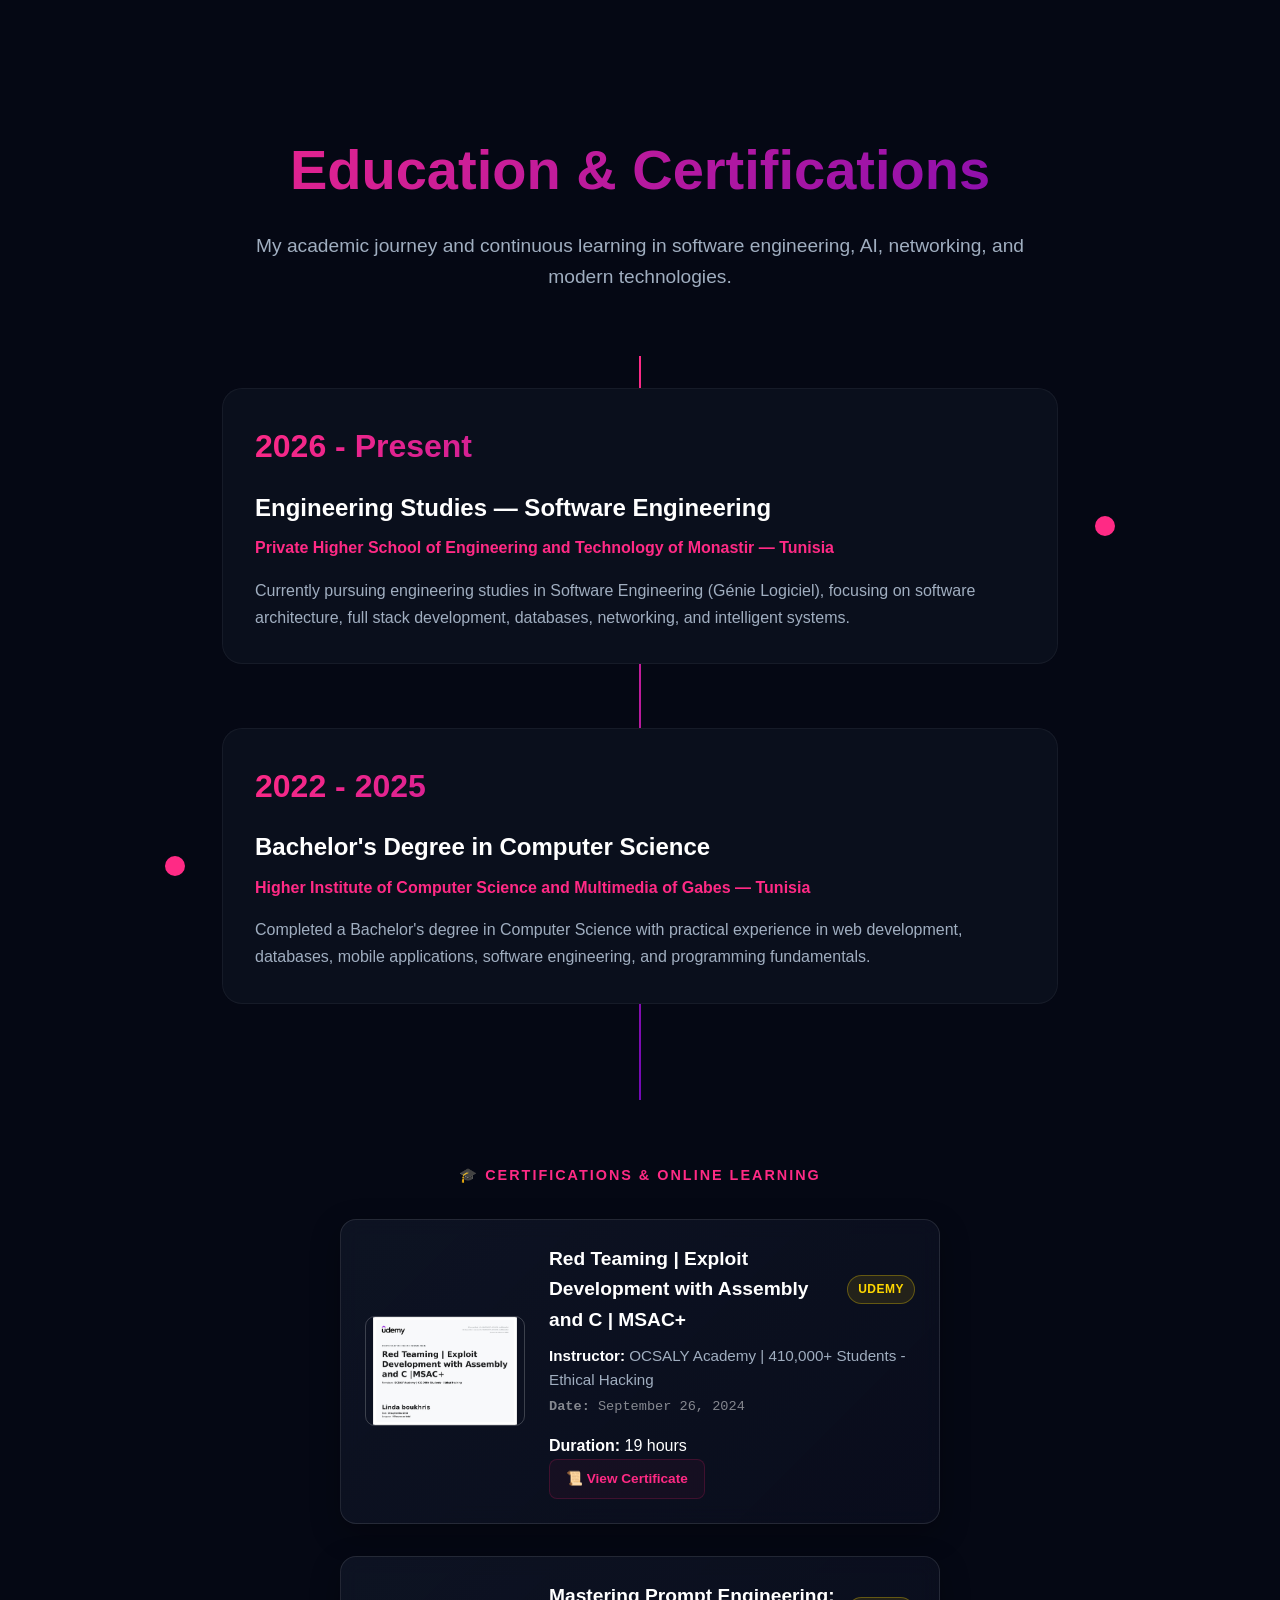
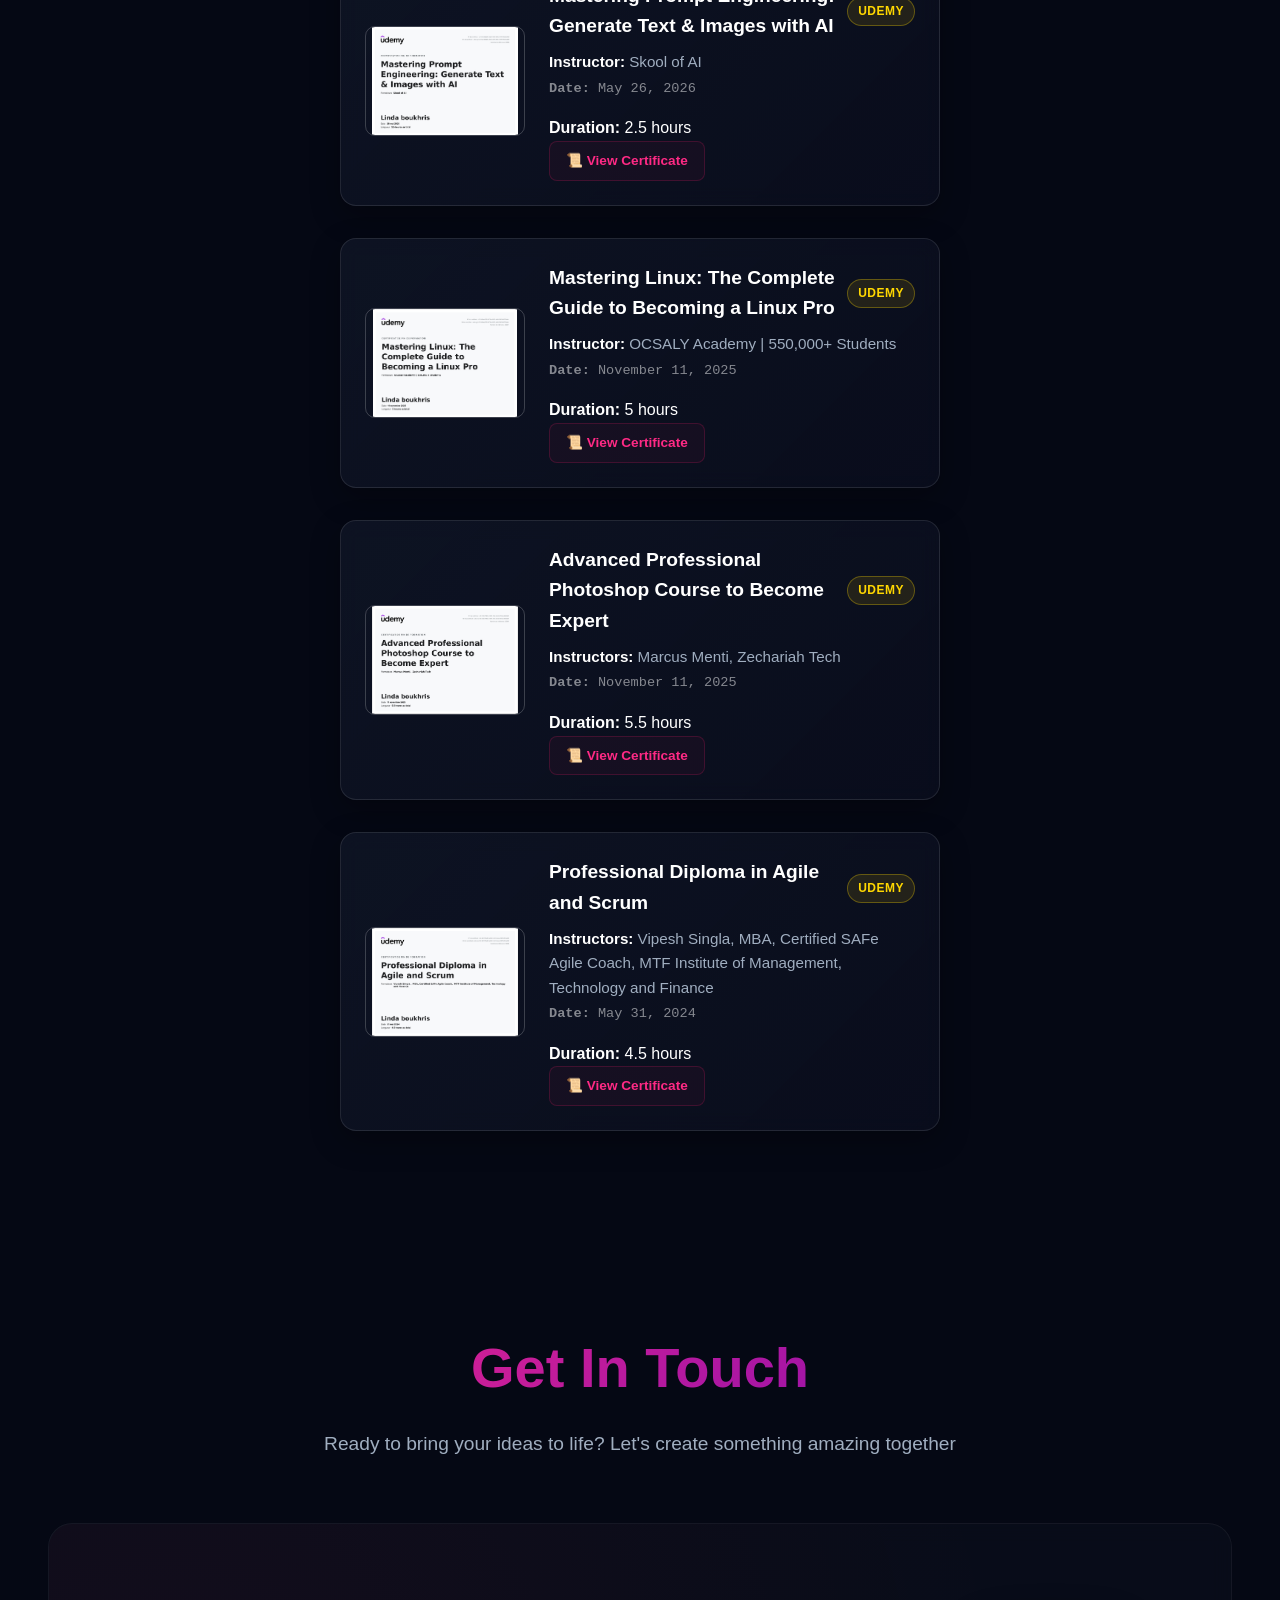
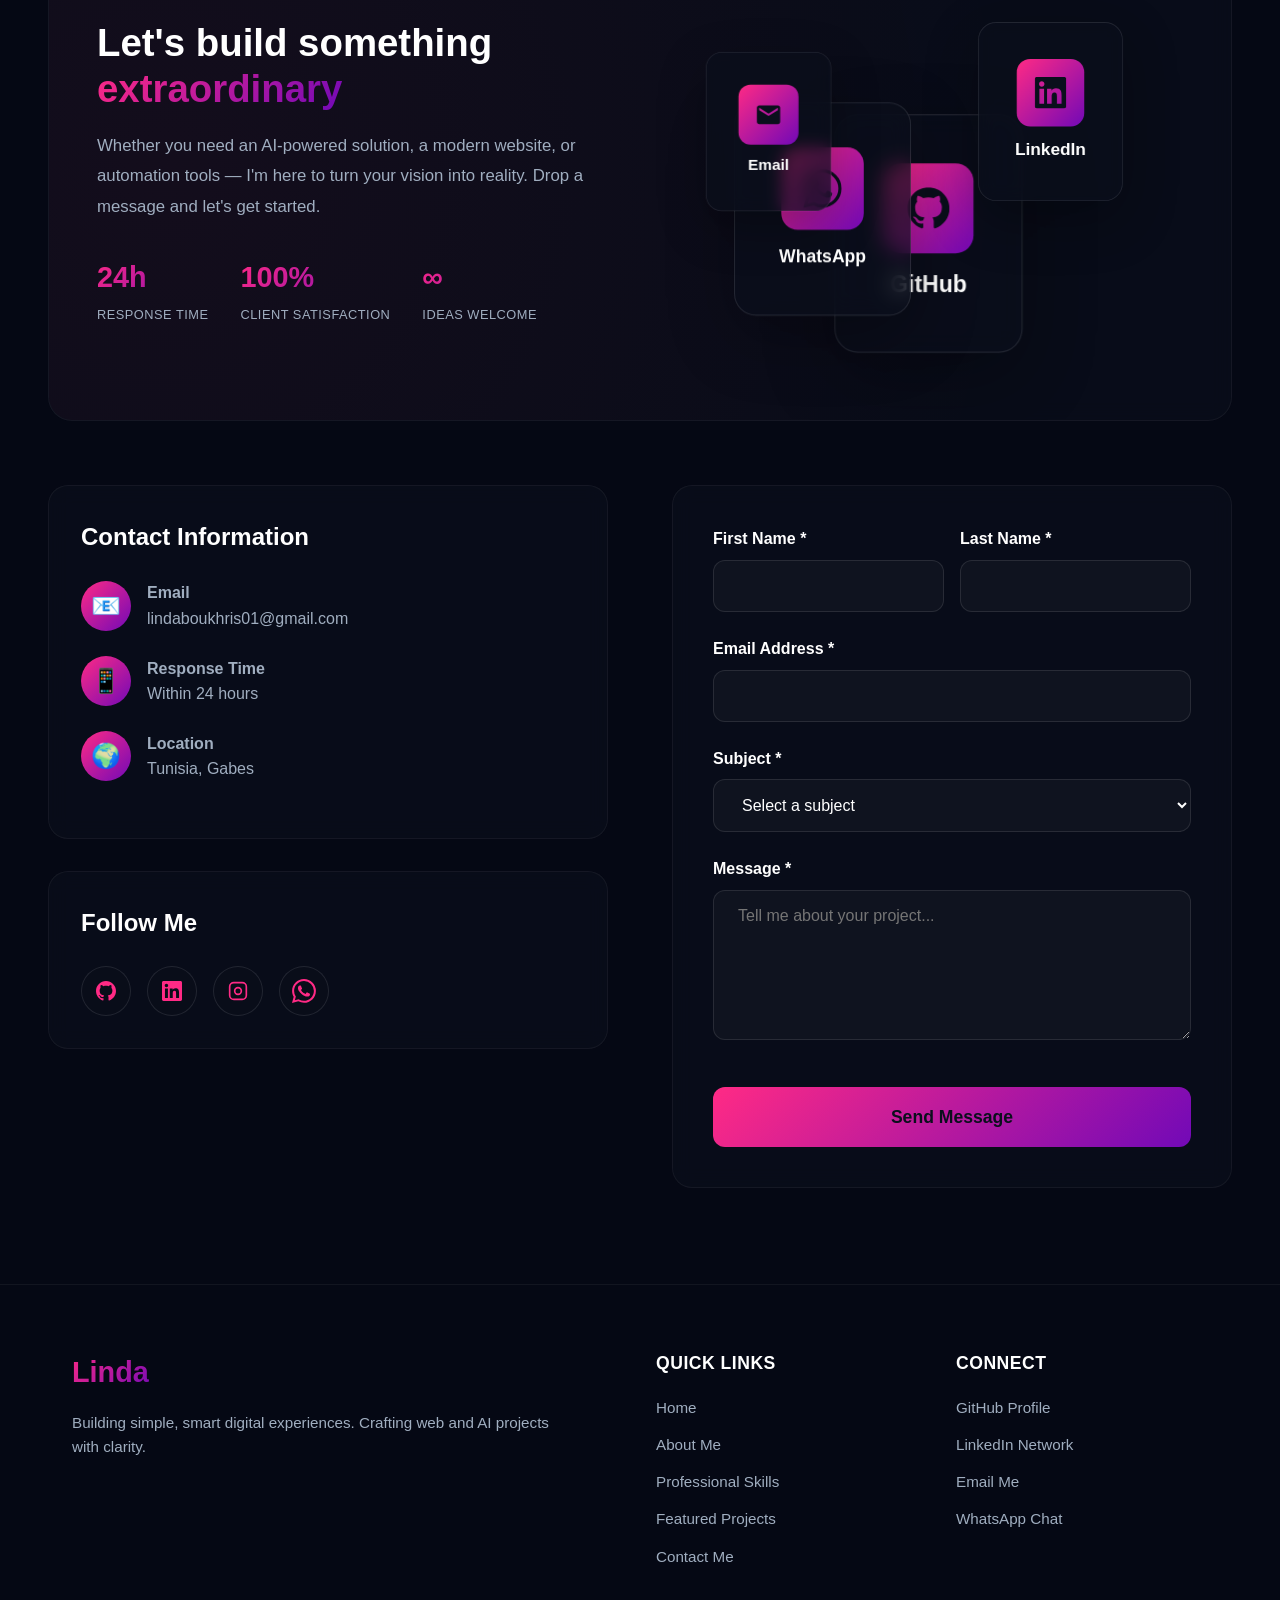
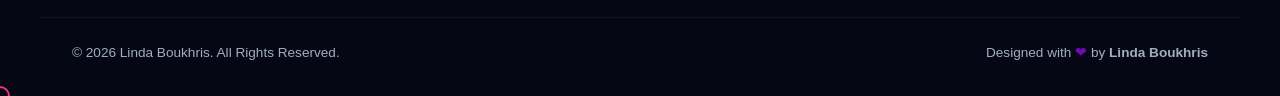
==== commit 66e0bdf0: "links" ====
--- a/PORTFOLIO-main/index.html
+++ b/PORTFOLIO-main/index.html
@@ -60,9 +60,9 @@
       "url": "https://lindaboukhris.online",
       "image": "https://lindaboukhris.online/assets/profile2.png",
       "sameAs": [
-        "https://github.com/Linda Boukhris",
-        "https://linkedin.com/in/Linda Boukhris",
-        "https://www.instagram.com/Linda_bk/",
+        "https://github.com/linda011",
+        "https://www.linkedin.com/in/linda-boukhris-b01a39277",
+        "https://www.instagram.com/liindabk/",
         "https://lindaboukhris.online"
       ],
       "alumniOf": {
@@ -131,7 +131,8 @@
                         <span id="premium-typing-text"></span><span class="premium-cursor"></span>
                     </p>
                 </div>
-                <p data-translate="hero_text">Building smart, modern digital experiences through web technologies, AI, and creative development.</p>
+                <p data-translate="hero_text">Building smart, modern digital experiences through web technologies, AI,
+                    and creative development.</p>
                 <div class="hero-buttons">
                     <a href="#projects" class="btn btn-primary">
                         <span data-translate="btn_view_work">View My Work</span>
@@ -176,7 +177,8 @@
                         <img src="assets/profile2.png" alt="Linda Boukhris - Developer" loading="lazy" decoding="async">
                     </div>
                     <div class="about1-profile-bio">
-                        <p data-translate="about_bio">I am a first-year Software Engineering student and hold a Licence in Computer Science. I am
+                        <p data-translate="about_bio">I am a first-year Software Engineering student and hold a Licence
+                            in Computer Science. I am
                             passionate about web development, AI, mobile apps, UI/UX, and building scalable solutions. I
                             am a curious, creative, and fast learner always exploring modern tech.</p>
                     </div>
@@ -184,16 +186,15 @@
 
                 <!-- Right: Social Links Grid -->
                 <div class="about1-social-grid">
-                    <a href="https://github.com/Linda Boukhris" target="_blank" class="about1-social-card"
-                        id="about1-github">
+                    <a href="https://github.com/linda011" target="_blank" class="about1-social-card" id="about1-github">
                         <svg width="28" height="28" viewBox="0 0 24 24" fill="currentColor">
                             <path
                                 d="M12 0c-6.626 0-12 5.373-12 12 0 5.302 3.438 9.8 8.207 11.387.599.111.793-.261.793-.577v-2.234c-3.338.726-4.033-1.416-4.033-1.416-.546-1.387-1.333-1.756-1.333-1.756-1.089-.745.083-.729.083-.729 1.205.084 1.839 1.237 1.839 1.237 1.07 1.834 2.807 1.304 3.492.997.107-.775.418-1.305.762-1.604-2.665-.305-5.467-1.334-5.467-5.931 0-1.311.469-2.381 1.236-3.221-.124-.303-.535-1.524.117-3.176 0 0 1.008-.322 3.301 1.23.957-.266 1.983-.399 3.003-.404 1.02.005 2.047.138 3.006.404 2.291-1.552 3.297-1.23 3.297-1.23.653 1.653.242 2.874.118 3.176.77.84 1.235 1.911 1.235 3.221 0 4.609-2.807 5.624-5.479 5.921.43.372.823 1.102.823 2.222v3.293c0 .319.192.694.801.576 4.765-1.589 8.199-6.086 8.199-11.386 0-6.627-5.373-12-12-12z" />
                         </svg>
                         <span>GitHub</span>
                     </a>
-                    <a href="https://linkedin.com/in/ch-hussain-ali" target="_blank" class="about1-social-card"
-                        id="about1-linkedin">
+                    <a href="https://www.linkedin.com/in/linda-boukhris-b01a39277" target="_blank"
+                        class="about1-social-card" id="about1-linkedin">
                         <svg width="28" height="28" viewBox="0 0 24 24" fill="currentColor">
                             <path
                                 d="M20.447 20.452h-3.554v-5.569c0-1.328-.027-3.037-1.852-3.037-1.853 0-2.136 1.445-2.136 2.939v5.667H9.351V9h3.414v1.561h.046c.477-.9 1.637-1.85 3.37-1.85 3.601 0 4.267 2.37 4.267 5.455v6.286zM5.337 7.433c-1.144 0-2.063-.926-2.063-2.065 0-1.138.92-2.063 2.063-2.063 1.14 0 2.064.925 2.064 2.063 0 1.139-.925 2.065-2.064 2.065zm1.782 13.019H3.555V9h3.564v11.452zM22.225 0H1.771C.792 0 0 .774 0 1.729v20.542C0 23.227.792 24 1.771 24h20.451C23.2 24 24 23.227 24 22.271V1.729C24 .774 23.2 0 22.222 0h.003z" />
@@ -207,8 +208,7 @@
                         </svg>
                         <span>E-mail</span>
                     </a>
-                    <a href="https://wa.me/923260440692" target="_blank" class="about1-social-card"
-                        id="about1-whatsapp">
+                    <a href="https://wa.me/21650891089" target="_blank" class="about1-social-card" id="about1-whatsapp">
                         <svg width="28" height="28" viewBox="0 0 16 16" fill="currentColor">
                             <path
                                 d="M13.601 2.326A7.85 7.85 0 0 0 7.994 0C3.627 0 .068 3.558.064 7.926c0 1.399.366 2.76 1.057 3.965L0 16l4.204-1.102a7.9 7.9 0 0 0 3.79.965h.004c4.368 0 7.926-3.558 7.93-7.93A7.9 7.9 0 0 0 13.6 2.326zM7.994 14.521a6.6 6.6 0 0 1-3.356-.92l-.24-.144-2.494.654.666-2.433-.156-.251a6.56 6.56 0 0 1-1.007-3.505c0-3.626 2.957-6.584 6.591-6.584a6.56 6.56 0 0 1 4.66 1.931 6.56 6.56 0 0 1 1.928 4.66c-.004 3.639-2.961 6.592-6.592 6.592m3.615-4.934c-.197-.099-1.17-.578-1.353-.646-.182-.065-.315-.099-.445.099-.133.197-.513.646-.627.775-.114.133-.232.148-.43.05-.197-.1-.836-.308-1.592-.985-.59-.525-.985-1.175-1.103-1.372-.114-.198-.011-.304.088-.403.087-.088.197-.232.296-.346.1-.114.133-.198.198-.33.065-.134.034-.248-.015-.347-.05-.099-.445-1.076-.612-1.47-.16-.389-.323-.335-.445-.34-.114-.007-.247-.007-.38-.007a.73.73 0 0 0-.529.247c-.182.198-.691.677-.691 1.654s.71 1.916.81 2.049c.098.133 1.394 2.132 3.383 2.992.47.205.84.326 1.129.418.475.152.904.129 1.246.08.38-.058 1.171-.48 1.338-.943.164-.464.164-.86.114-.943-.049-.084-.182-.133-.38-.232" />
@@ -278,7 +278,8 @@
                         <span style="font-size: 2rem;">💻</span>
                     </div>
                     <h3 class="enterprise-title" data-translate="services_web_title">Full Stack Web Development</h3>
-                    <p class="enterprise-desc" data-translate="services_web_desc">Creating responsive, modern web applications from frontend interfaces to
+                    <p class="enterprise-desc" data-translate="services_web_desc">Creating responsive, modern web
+                        applications from frontend interfaces to
                         robust backend architectures.</p>
                 </div>
             </div>
@@ -291,7 +292,8 @@
                         <span style="font-size: 2rem;">📱</span>
                     </div>
                     <h3 class="enterprise-title" data-translate="services_mobile_title">Mobile Development</h3>
-                    <p class="enterprise-desc" data-translate="services_mobile_desc">Developing native Android applications with Kotlin to deliver seamless
+                    <p class="enterprise-desc" data-translate="services_mobile_desc">Developing native Android
+                        applications with Kotlin to deliver seamless
                         mobile user experiences.</p>
                 </div>
             </div>
@@ -304,7 +306,8 @@
                         <span style="font-size: 2rem;">🗄️</span>
                     </div>
                     <h3 class="enterprise-title" data-translate="services_db_title">Database Management</h3>
-                    <p class="enterprise-desc" data-translate="services_db_desc">Designing and optimizing relational and NoSQL databases like PostgreSQL,
+                    <p class="enterprise-desc" data-translate="services_db_desc">Designing and optimizing relational and
+                        NoSQL databases like PostgreSQL,
                         MariaDB, and Firebase.</p>
                 </div>
             </div>
@@ -317,7 +320,8 @@
                         <span style="font-size: 2rem;">🤖</span>
                     </div>
                     <h3 class="enterprise-title" data-translate="services_ai_title">AI & Automation</h3>
-                    <p class="enterprise-desc" data-translate="services_ai_desc">Integrating artificial intelligence models and building automated data
+                    <p class="enterprise-desc" data-translate="services_ai_desc">Integrating artificial intelligence
+                        models and building automated data
                         processing pipelines.</p>
                 </div>
             </div>
@@ -330,7 +334,8 @@
                         <span style="font-size: 2rem;">✨</span>
                     </div>
                     <h3 class="enterprise-title" data-translate="services_ui_title">UI/UX Design</h3>
-                    <p class="enterprise-desc" data-translate="services_ui_desc">Crafting beautiful, intuitive user interfaces and experiences with modern
+                    <p class="enterprise-desc" data-translate="services_ui_desc">Crafting beautiful, intuitive user
+                        interfaces and experiences with modern
                         design principles.</p>
                 </div>
             </div>
@@ -343,7 +348,8 @@
                         <span style="font-size: 2rem;">🕶️</span>
                     </div>
                     <h3 class="enterprise-title" data-translate="services_ar_title">AR/3D Development</h3>
-                    <p class="enterprise-desc" data-translate="services_ar_desc">Building immersive augmented reality experiences and 3D environments
+                    <p class="enterprise-desc" data-translate="services_ar_desc">Building immersive augmented reality
+                        experiences and 3D environments
                         using Unity and Blender.</p>
                 </div>
             </div>
@@ -464,16 +470,18 @@
                             <button class="nav-btn prev-btn">❮</button>
                             <div class="project-gallery">
                                 <div class="gallery-item emoji-cover">🤖</div>
-                                <img src="assets/FileIQ-1.png" class="gallery-item" alt="FileIQ Dashboard">
-                                <img src="assets/FileIQ-2.png" class="gallery-item" alt="FileIQ Chat Interface">
-                                <img src="assets/FileIQ-3.png" class="gallery-item" alt="FileIQ Results">
+                                <img src="assets/proj img/venue1.jpeg" class="gallery-item" alt="FileIQ Dashboard">
+                                <img src="assets/proj img/venue2.jpeg" class="gallery-item" alt="FileIQ Chat Interface">
+                                <img src="assets/proj img/venue3.jpeg" class="gallery-item" alt="FileIQ Results">
                             </div>
                             <button class="nav-btn next-btn">❯</button>
                             <div class="dots-container"></div>
                         </div>
                         <div class="project-content">
-                            <h3 class="project-title" data-translate="project_react_django_title">Full Stack React + Django Website</h3>
-                            <p class="project-description" data-translate="project_react_django_desc">A complete full-stack web application pairing a responsive
+                            <h3 class="project-title" data-translate="project_react_django_title">Full Stack React +
+                                Django Website</h3>
+                            <p class="project-description" data-translate="project_react_django_desc">A complete
+                                full-stack web application pairing a responsive
                                 React frontend with a secure Django REST backend — supporting user authentication,
                                 dynamic data, and CRUD operations.</p>
                             <div class="project-tech"><span class="tech-badge">React</span><span
@@ -522,8 +530,10 @@
                             <div class="dots-container"></div>
                         </div>
                         <div class="project-content">
-                            <h3 class="project-title" data-translate="project_car_rent_title">Car Rental Platform API</h3>
-                            <p class="project-description" data-translate="project_car_rent_desc">A production-grade RESTful API for a car rental service
+                            <h3 class="project-title" data-translate="project_car_rent_title">Car Rental Platform API
+                            </h3>
+                            <p class="project-description" data-translate="project_car_rent_desc">A production-grade
+                                RESTful API for a car rental service
                                 covering vehicle inventory management, booking workflows, availability tracking, and
                                 secure user authentication.</p>
                             <div class="project-tech"><span class="tech-badge">Laravel</span><span
@@ -538,7 +548,8 @@
                         </div>
                         <div class="project-content">
                             <h3 class="project-title" data-translate="project_weather_title">Weather Website</h3>
-                            <p class="project-description" data-translate="project_weather_desc">A modern React application that integrates a live weather
+                            <p class="project-description" data-translate="project_weather_desc">A modern React
+                                application that integrates a live weather
                                 REST API to deliver real-time temperature, humidity, and forecasts through a clean,
                                 intuitive interface.</p>
                             <div class="project-tech"><span class="tech-badge">React</span><span class="tech-badge">REST
@@ -552,8 +563,10 @@
                             </div>
                         </div>
                         <div class="project-content">
-                            <h3 class="project-title" data-translate="project_sub_title">Subscription Management Platform</h3>
-                            <p class="project-description" data-translate="project_sub_desc">A full-featured platform for managing user subscriptions,
+                            <h3 class="project-title" data-translate="project_sub_title">Subscription Management
+                                Platform</h3>
+                            <p class="project-description" data-translate="project_sub_desc">A full-featured platform
+                                for managing user subscriptions,
                                 billing cycles, and role-based access control — powered by a Java backend and a reactive
                                 Angular frontend.</p>
                             <div class="project-tech"><span class="tech-badge">Angular</span><span
@@ -598,8 +611,10 @@
                             <div class="dots-container"></div>
                         </div>
                         <div class="project-content">
-                            <h3 class="project-title" data-translate="project_travel_title">Smart AI Travel Platform</h3>
-                            <p class="project-description" data-translate="project_travel_desc">An intelligent travel planning platform powered by an AI
+                            <h3 class="project-title" data-translate="project_travel_title">Smart AI Travel Platform
+                            </h3>
+                            <p class="project-description" data-translate="project_travel_desc">An intelligent travel
+                                planning platform powered by an AI
                                 chatbot and a computer vision system supporting face recognition and gesture-based
                                 camera control — delivering personalized trip recommendations.</p>
                             <div class="project-tech"><span class="tech-badge">Symfony</span><span
@@ -614,8 +629,10 @@
                             </div>
                         </div>
                         <div class="project-content">
-                            <h3 class="project-title" data-translate="project_data_title">Data Cleaning &amp; Visualization</h3>
-                            <p class="project-description" data-translate="project_data_desc">An end-to-end data science pipeline that extracts actionable
+                            <h3 class="project-title" data-translate="project_data_title">Data Cleaning &amp;
+                                Visualization</h3>
+                            <p class="project-description" data-translate="project_data_desc">An end-to-end data science
+                                pipeline that extracts actionable
                                 insights from bike sales data through comprehensive data wrangling, cleaning, and
                                 expressive visual storytelling.</p>
                             <div class="project-tech"><span class="tech-badge">Python</span><span
@@ -630,8 +647,10 @@
                             </div>
                         </div>
                         <div class="project-content">
-                            <h3 class="project-title" data-translate="project_hadoop_title">Hadoop MapReduce Big Data</h3>
-                            <p class="project-description" data-translate="project_hadoop_desc">A distributed big data processing pipeline leveraging Hadoop
+                            <h3 class="project-title" data-translate="project_hadoop_title">Hadoop MapReduce Big Data
+                            </h3>
+                            <p class="project-description" data-translate="project_hadoop_desc">A distributed big data
+                                processing pipeline leveraging Hadoop
                                 MapReduce to analyze massive datasets across a cluster, achieving optimized computation
                                 throughput and resource efficiency.</p>
                             <div class="project-tech"><span class="tech-badge">Hadoop</span><span
@@ -1081,7 +1100,7 @@
             </div>
             <div class="contact-hero-visual">
                 <div class="hero-image-container">
-                    <a href="https://github.com/Linda Boukhris" target="_blank" class="floating-card card-3">
+                    <a href="https://github.com/linda011" target="_blank" class="floating-card card-3">
                         <div class="tech-icon">
                             <svg width="24" height="24" viewBox="0 0 24 24" fill="currentColor">
                                 <path
@@ -1090,7 +1109,8 @@
                         </div>
                         <p>GitHub</p>
                     </a>
-                    <a href="https://linkedin.com/in/ch-hussain-ali" target="_blank" class="floating-card card-2">
+                    <a href="https://www.linkedin.com/in/linda-boukhris-b01a39277" target="_blank"
+                        class="floating-card card-2">
                         <div class="tech-icon">
                             <svg width="24" height="24" viewBox="0 0 24 24" fill="currentColor">
                                 <path
@@ -1099,7 +1119,7 @@
                         </div>
                         <p>LinkedIn</p>
                     </a>
-                    <a href="https://wa.me/923260440692" target="_blank" class="floating-card card-1">
+                    <a href="https://wa.me/21650891089" target="_blank" class="floating-card card-1">
                         <div class="tech-icon">
                             <svg width="24" height="24" viewBox="0 0 16 16" fill="currentColor">
                                 <path
@@ -1150,19 +1170,20 @@
                 <div class="contact-card">
                     <h3>Follow Me</h3>
                     <div class="social-links">
-                        <a href="https://github.com/Linda Boukhris/" class="social-link" target="_blank">
+                        <a href="https://github.com/linda011/" class="social-link" target="_blank">
                             <svg width="20" height="20" viewBox="0 0 24 24" fill="currentColor">
                                 <path
                                     d="M12 0c-6.626 0-12 5.373-12 12 0 5.302 3.438 9.8 8.207 11.387.599.111.793-.261.793-.577v-2.234c-3.338.726-4.033-1.416-4.033-1.416-.546-1.387-1.333-1.756-1.333-1.756-1.089-.745.083-.729.083-.729 1.205.084 1.839 1.237 1.839 1.237 1.07 1.834 2.807 1.304 3.492.997.107-.775.418-1.305.762-1.604-2.665-.305-5.467-1.334-5.467-5.931 0-1.311.469-2.381 1.236-3.221-.124-.303-.535-1.524.117-3.176 0 0 1.008-.322 3.301 1.23.957-.266 1.983-.399 3.003-.404 1.02.005 2.047.138 3.006.404 2.291-1.552 3.297-1.23 3.297-1.23.653 1.653.242 2.874.118 3.176.77.84 1.235 1.911 1.235 3.221 0 4.609-2.807 5.624-5.479 5.921.43.372.823 1.102.823 2.222v3.293c0 .319.192.694.801.576 4.765-1.589 8.199-6.086 8.199-11.386 0-6.627-5.373-12-12-12z" />
                             </svg>
                         </a>
-                        <a href="https://linkedin.com/in/Linda Boukhris" class="social-link" target="_blank">
+                        <a href="https://www.linkedin.com/in/linda-boukhris-b01a39277" class="social-link"
+                            target="_blank">
                             <svg width="20" height="20" viewBox="0 0 24 24" fill="currentColor">
                                 <path
                                     d="M20.447 20.452h-3.554v-5.569c0-1.328-.027-3.037-1.852-3.037-1.853 0-2.136 1.445-2.136 2.939v5.667H9.351V9h3.414v1.561h.046c.477-.9 1.637-1.85 3.37-1.85 3.601 0 4.267 2.37 4.267 5.455v6.286zM5.337 7.433c-1.144 0-2.063-.926-2.063-2.065 0-1.138.92-2.063 2.063-2.063 1.14 0 2.064.925 2.064 2.063 0 1.139-.925 2.065-2.064 2.065zm1.782 13.019H3.555V9h3.564v11.452zM22.225 0H1.771C.792 0 0 .774 0 1.729v20.542C0 23.227.792 24 1.771 24h20.451C23.2 24 24 23.227 24 22.271V1.729C24 .774 23.2 0 22.222 0h.003z" />
                             </svg>
                         </a>
-                        <a href="https://www.instagram.com/Linda Boukhris/" class="social-link" target="_blank"
+                        <a href="https://www.instagram.com/liindabk/" class="social-link" target="_blank"
                             rel="noopener noreferrer">
                             <svg width="20" height="20" viewBox="0 0 24 24" fill="none" stroke="currentColor"
                                 stroke-width="2" stroke-linecap="round" stroke-linejoin="round">
@@ -1172,7 +1193,7 @@
                                 <circle cx="12" cy="12" r="4" />
                             </svg>
                         </a>
-                        <a href="https://wa.me/923260440692" class="social-link whatsapp" target="_blank"
+                        <a href="https://wa.me/21650891089" class="social-link whatsapp" target="_blank"
                             rel="noopener noreferrer">
                             <svg width="24" height="24" viewBox="0 0 16 16" fill="currentColor">
                                 <path
@@ -1246,16 +1267,17 @@
                 <h3 class="footer-heading">Connect</h3>
                 <ul class="footer-links-list">
                     <li>
-                        <a href="https://github.com/Linda Boukhris" target="_blank">GitHub Profile</a>
+                        <a href="https://github.com/linda011" target="_blank">GitHub Profile</a>
                     </li>
                     <li>
-                        <a href="https://linkedin.com/in/ch-hussain-ali" target="_blank">LinkedIn Network</a>
+                        <a href="https://www.linkedin.com/in/linda-boukhris-b01a39277" target="_blank">LinkedIn
+                            Network</a>
                     </li>
                     <li>
                         <a href="mailto:lindaboukhris01@gmail.com">Email Me</a>
                     </li>
                     <li>
-                        <a href="https://wa.me/923260440692" target="_blank">WhatsApp Chat</a>
+                        <a href="https://wa.me/21650891089" target="_blank">WhatsApp Chat</a>
                     </li>
                 </ul>
             </div>
@@ -1307,7 +1329,8 @@
             </div>
 
             <div class="chat-input-area">
-                <input type="text" id="chat-input" placeholder="Type a message..." data-translate="chat_placeholder" autocomplete="off">
+                <input type="text" id="chat-input" placeholder="Type a message..." data-translate="chat_placeholder"
+                    autocomplete="off">
                 <button id="send-btn" aria-label="Send message">
                     <svg width="22" height="22" viewBox="0 0 24 24" fill="none" stroke="currentColor" stroke-width="2"
                         stroke-linecap="round" stroke-linejoin="round">
